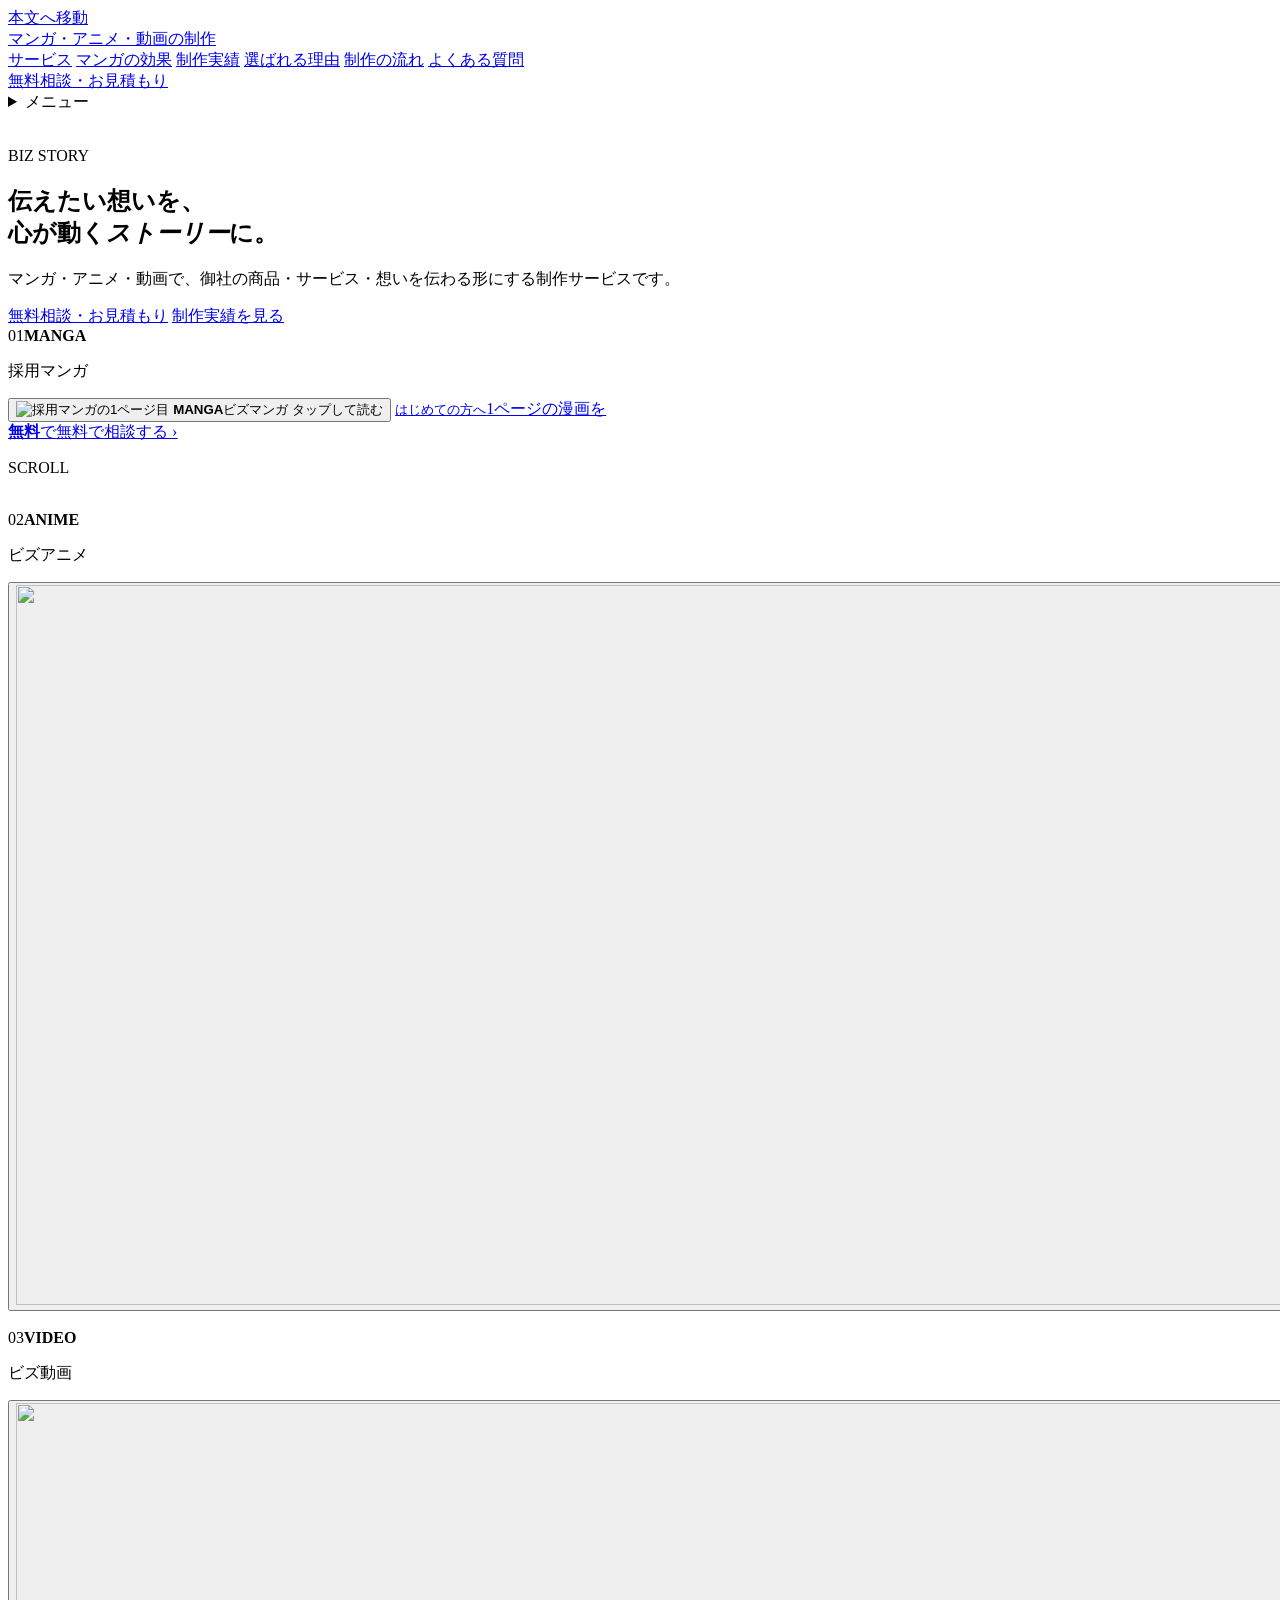
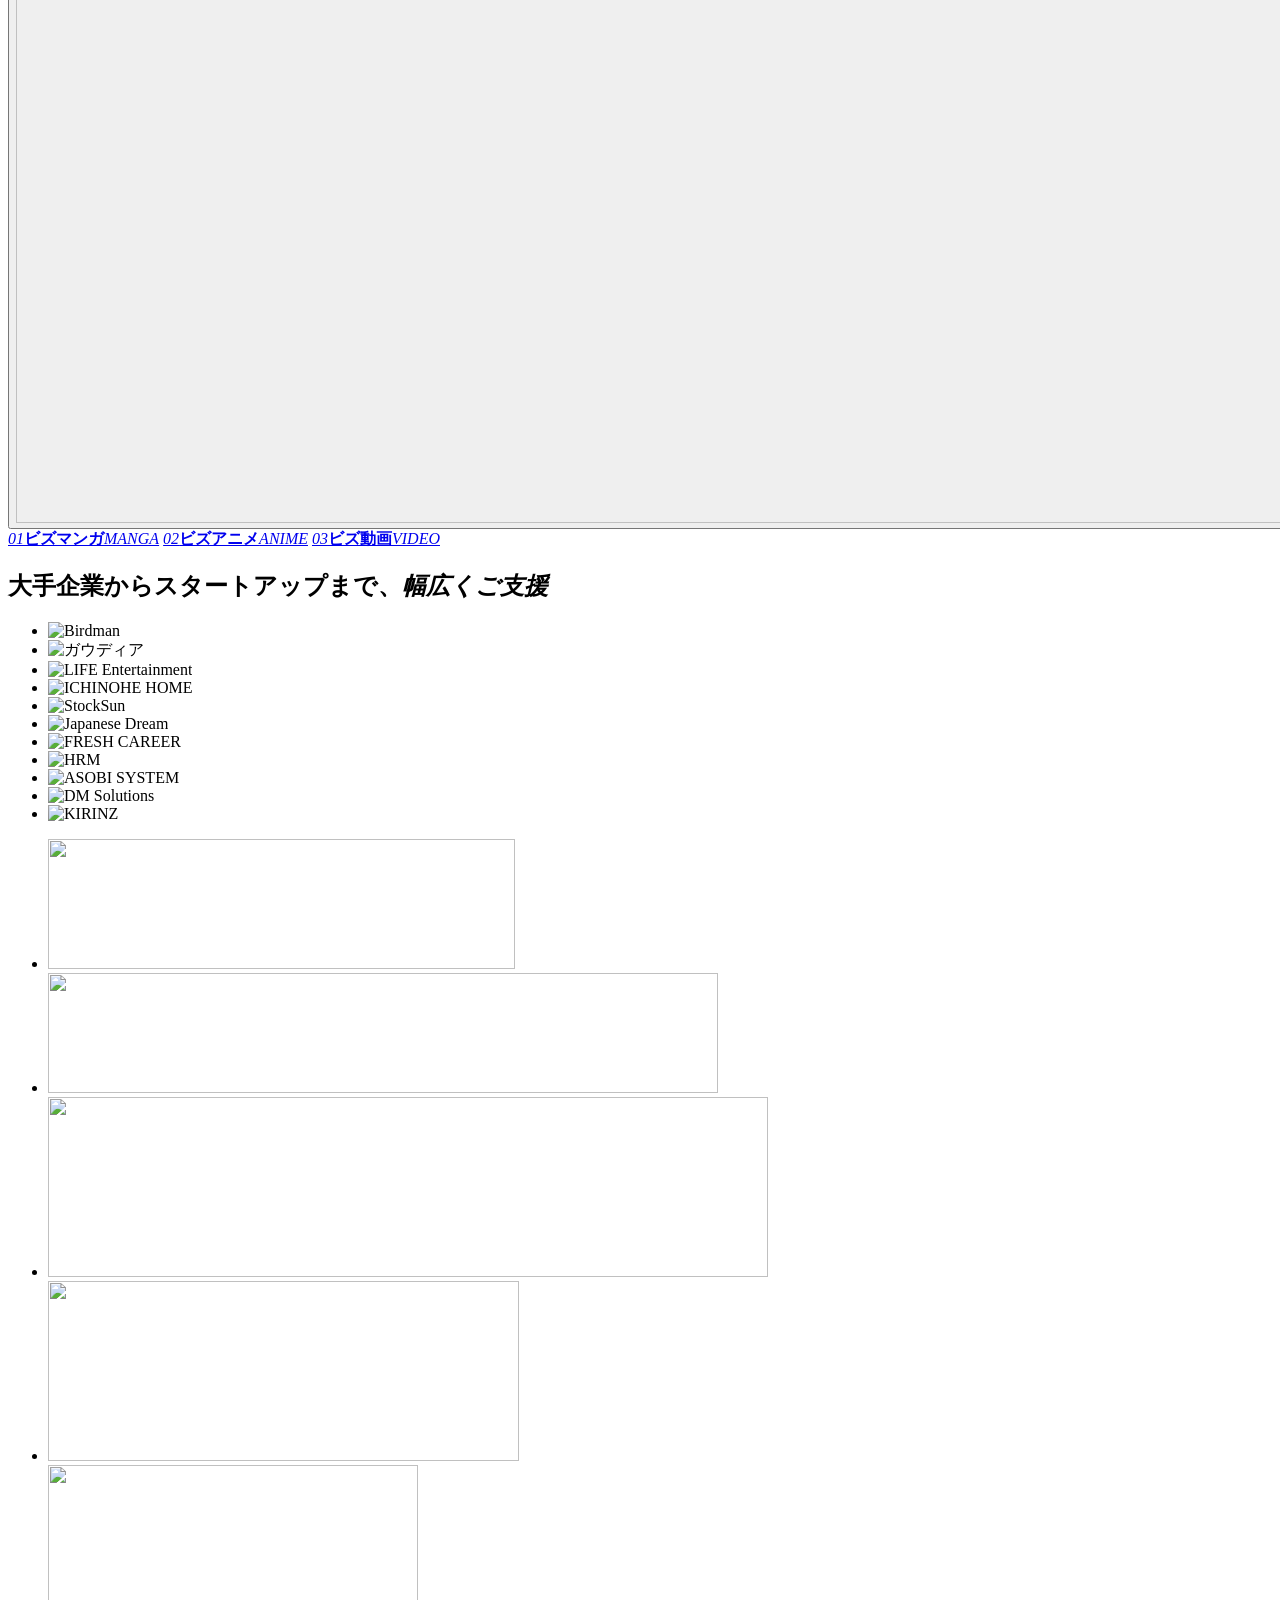
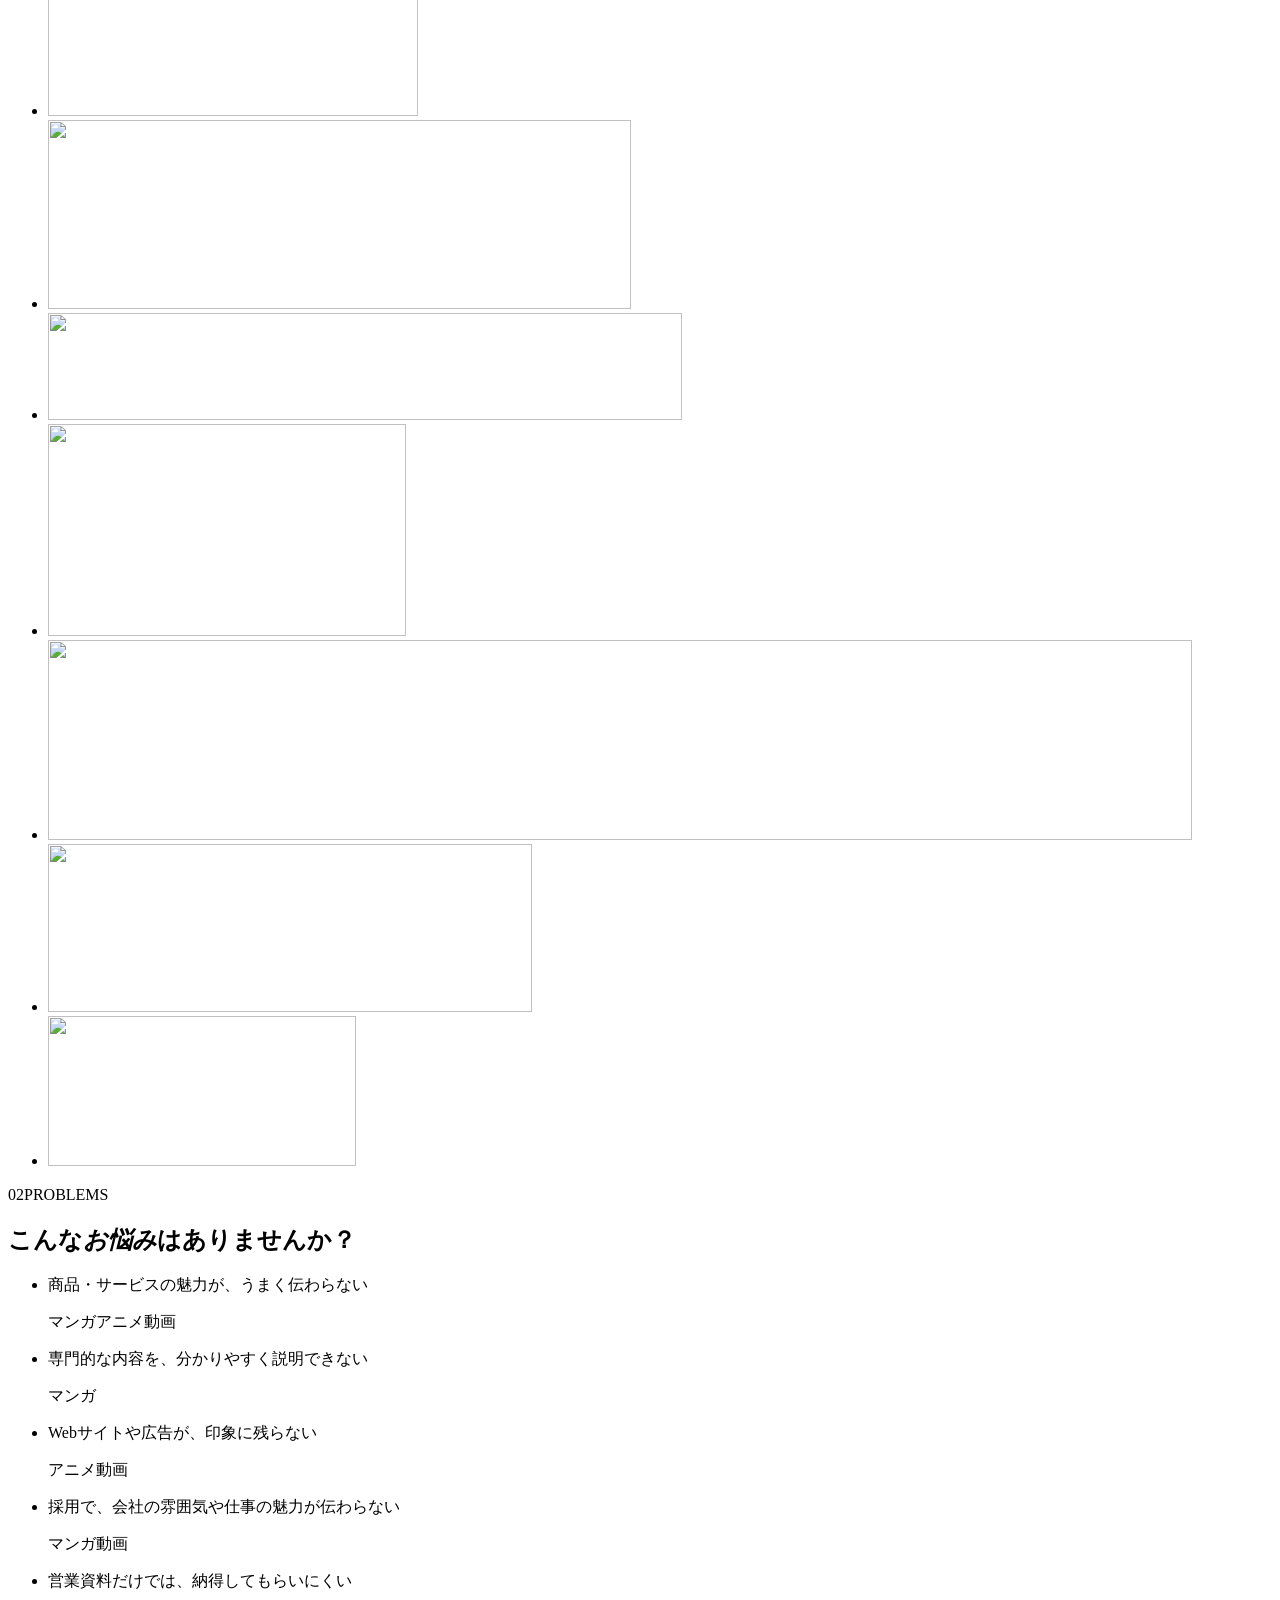
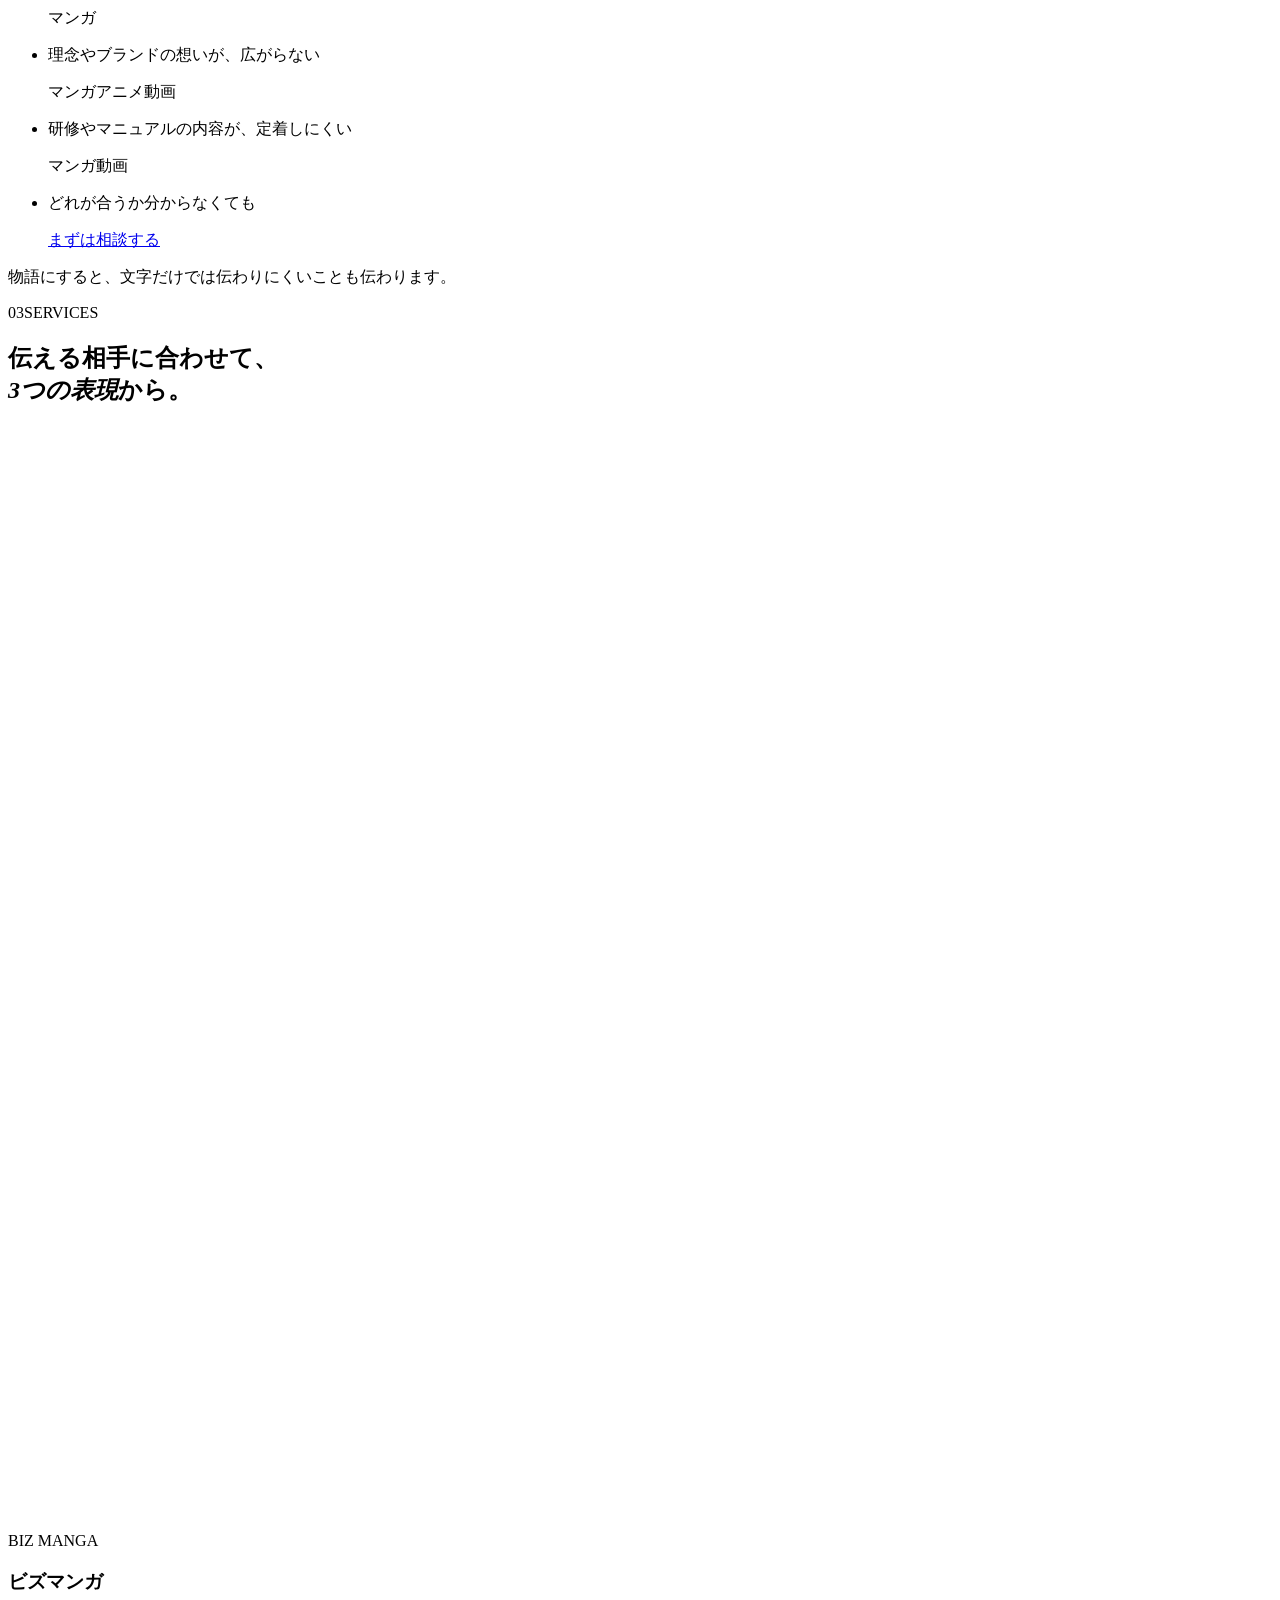
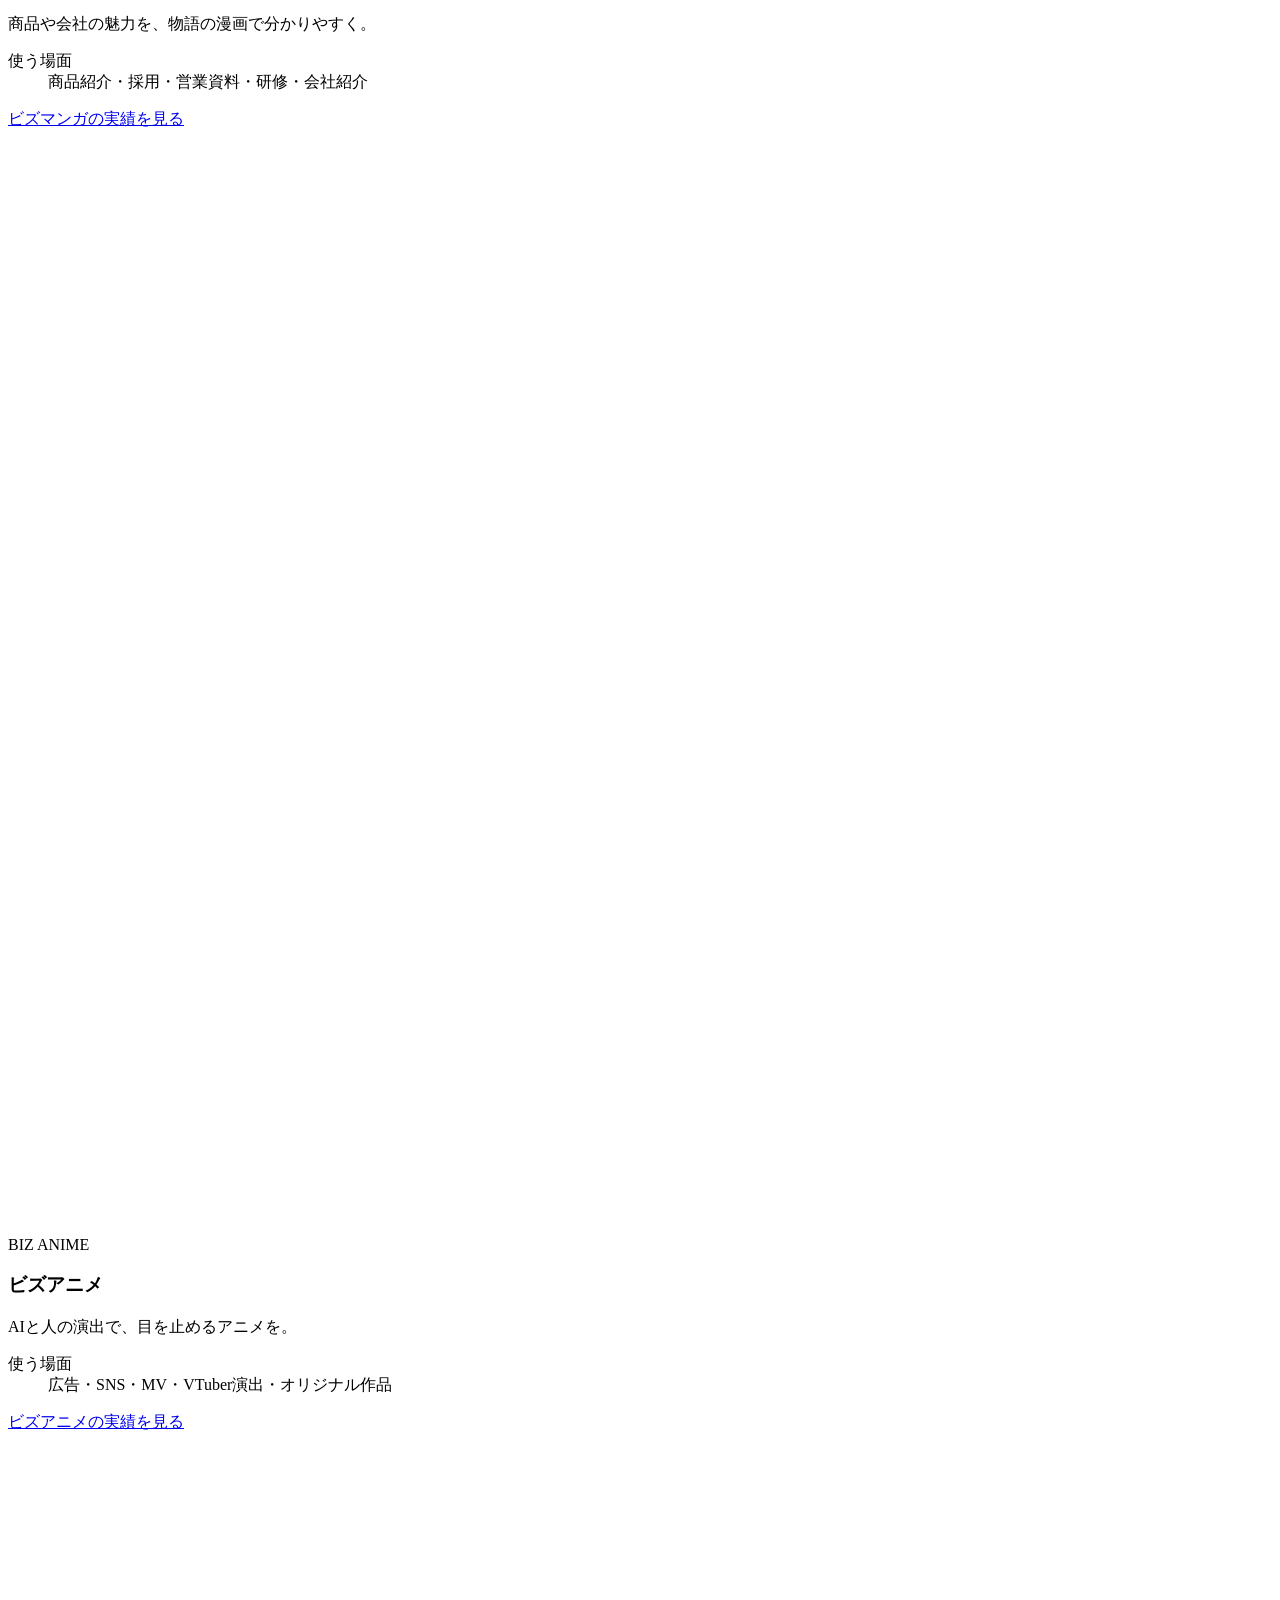
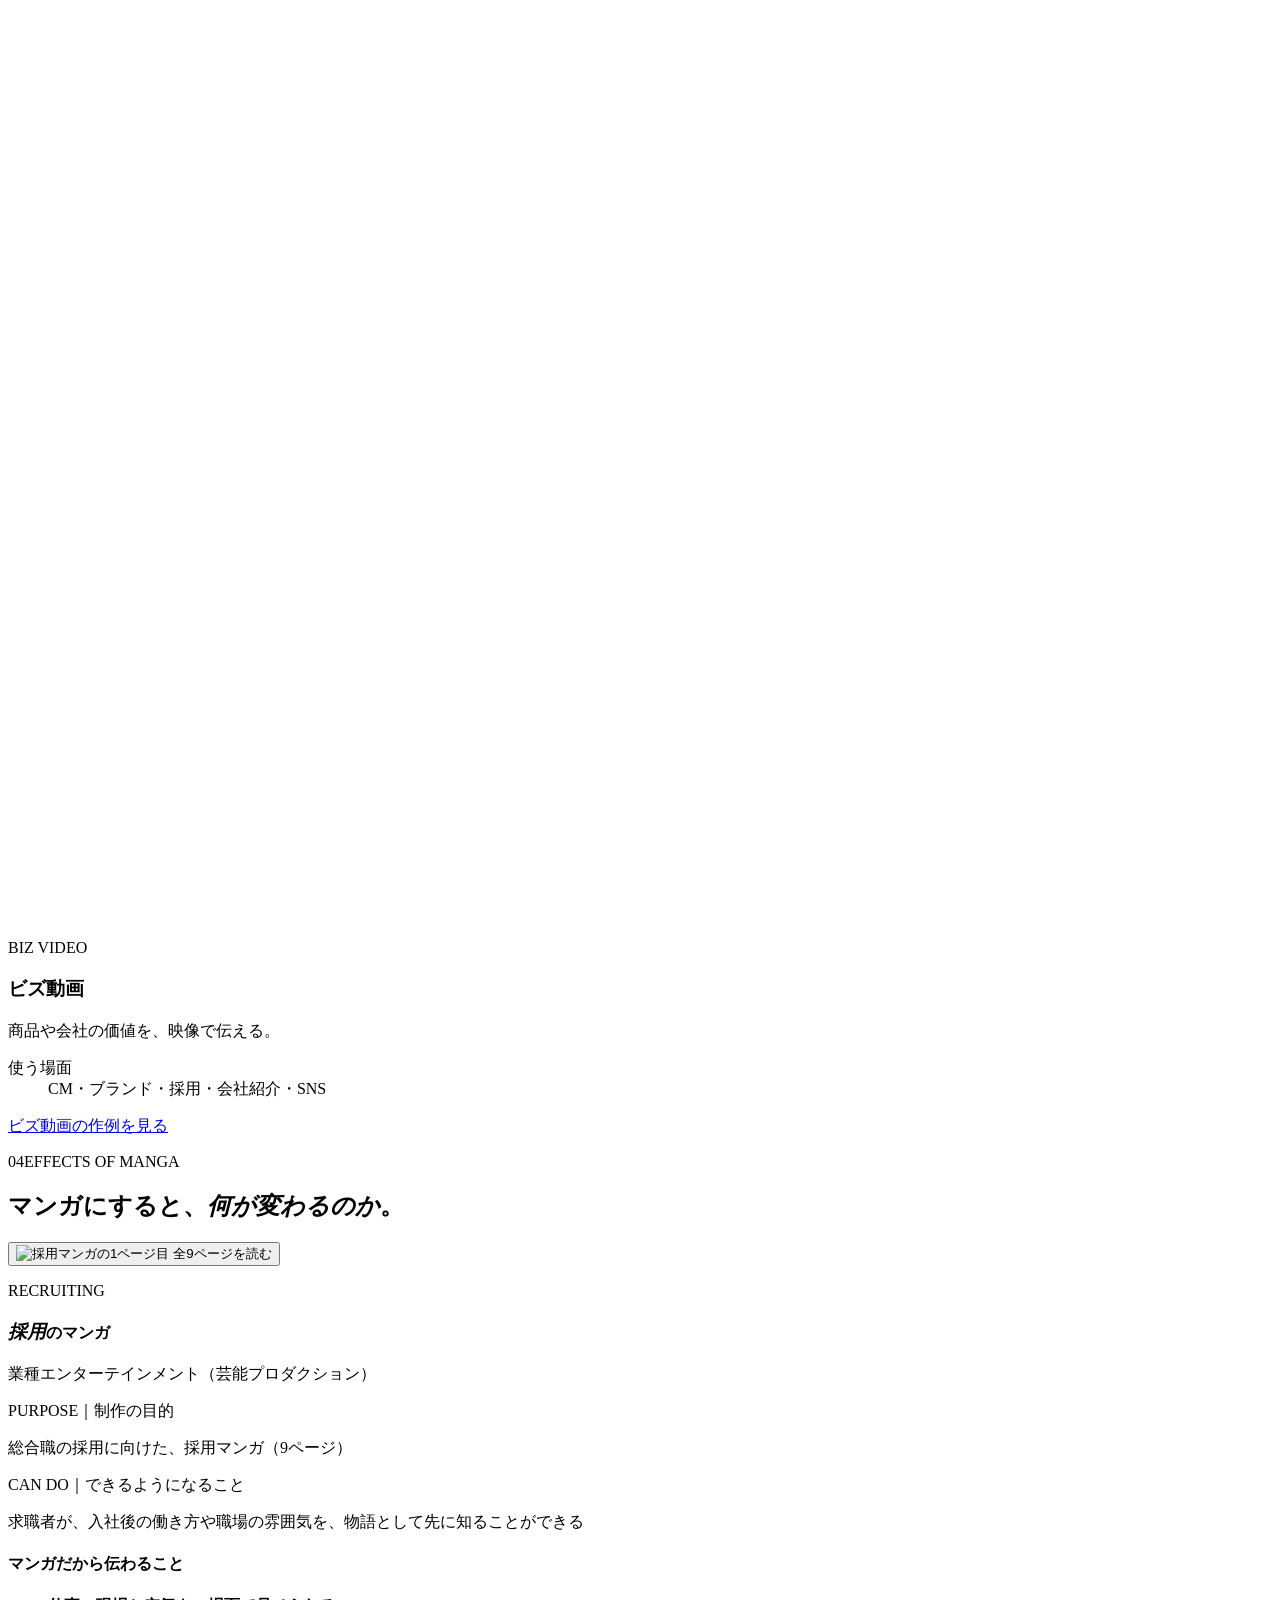
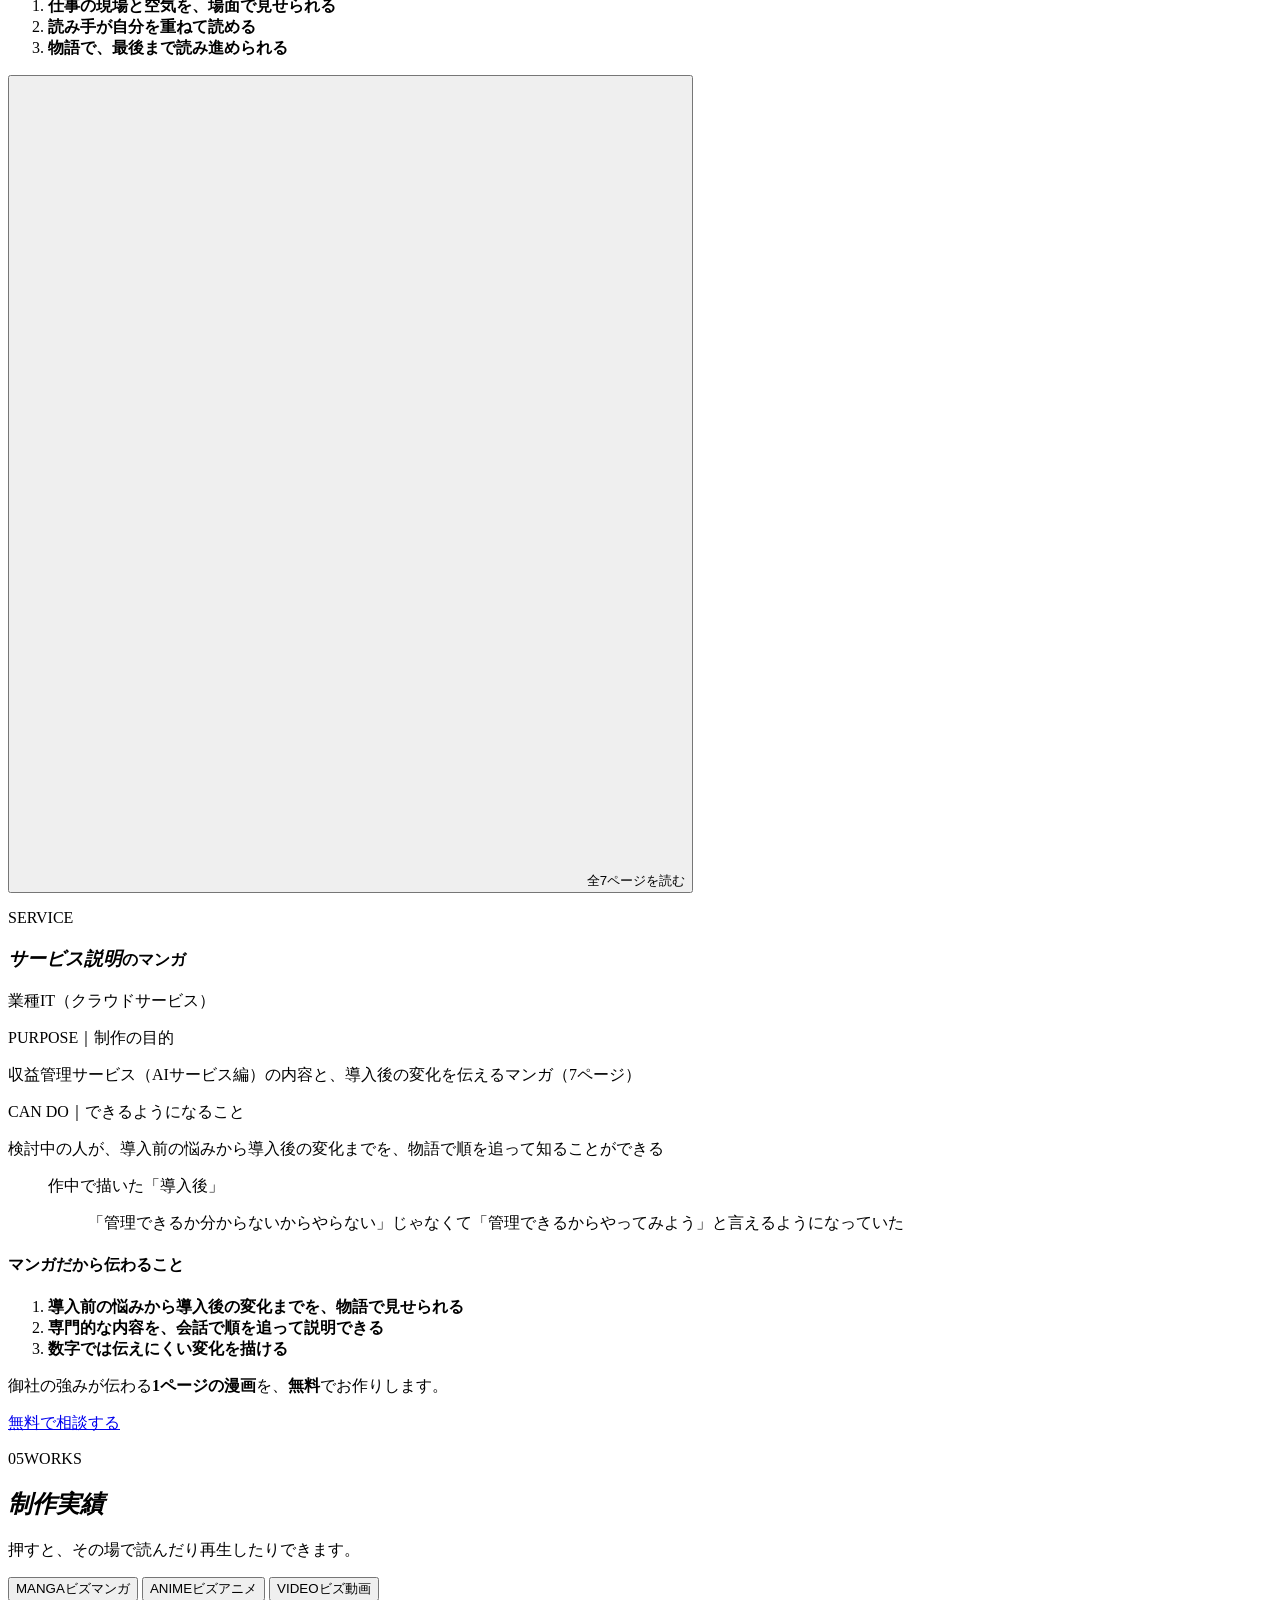
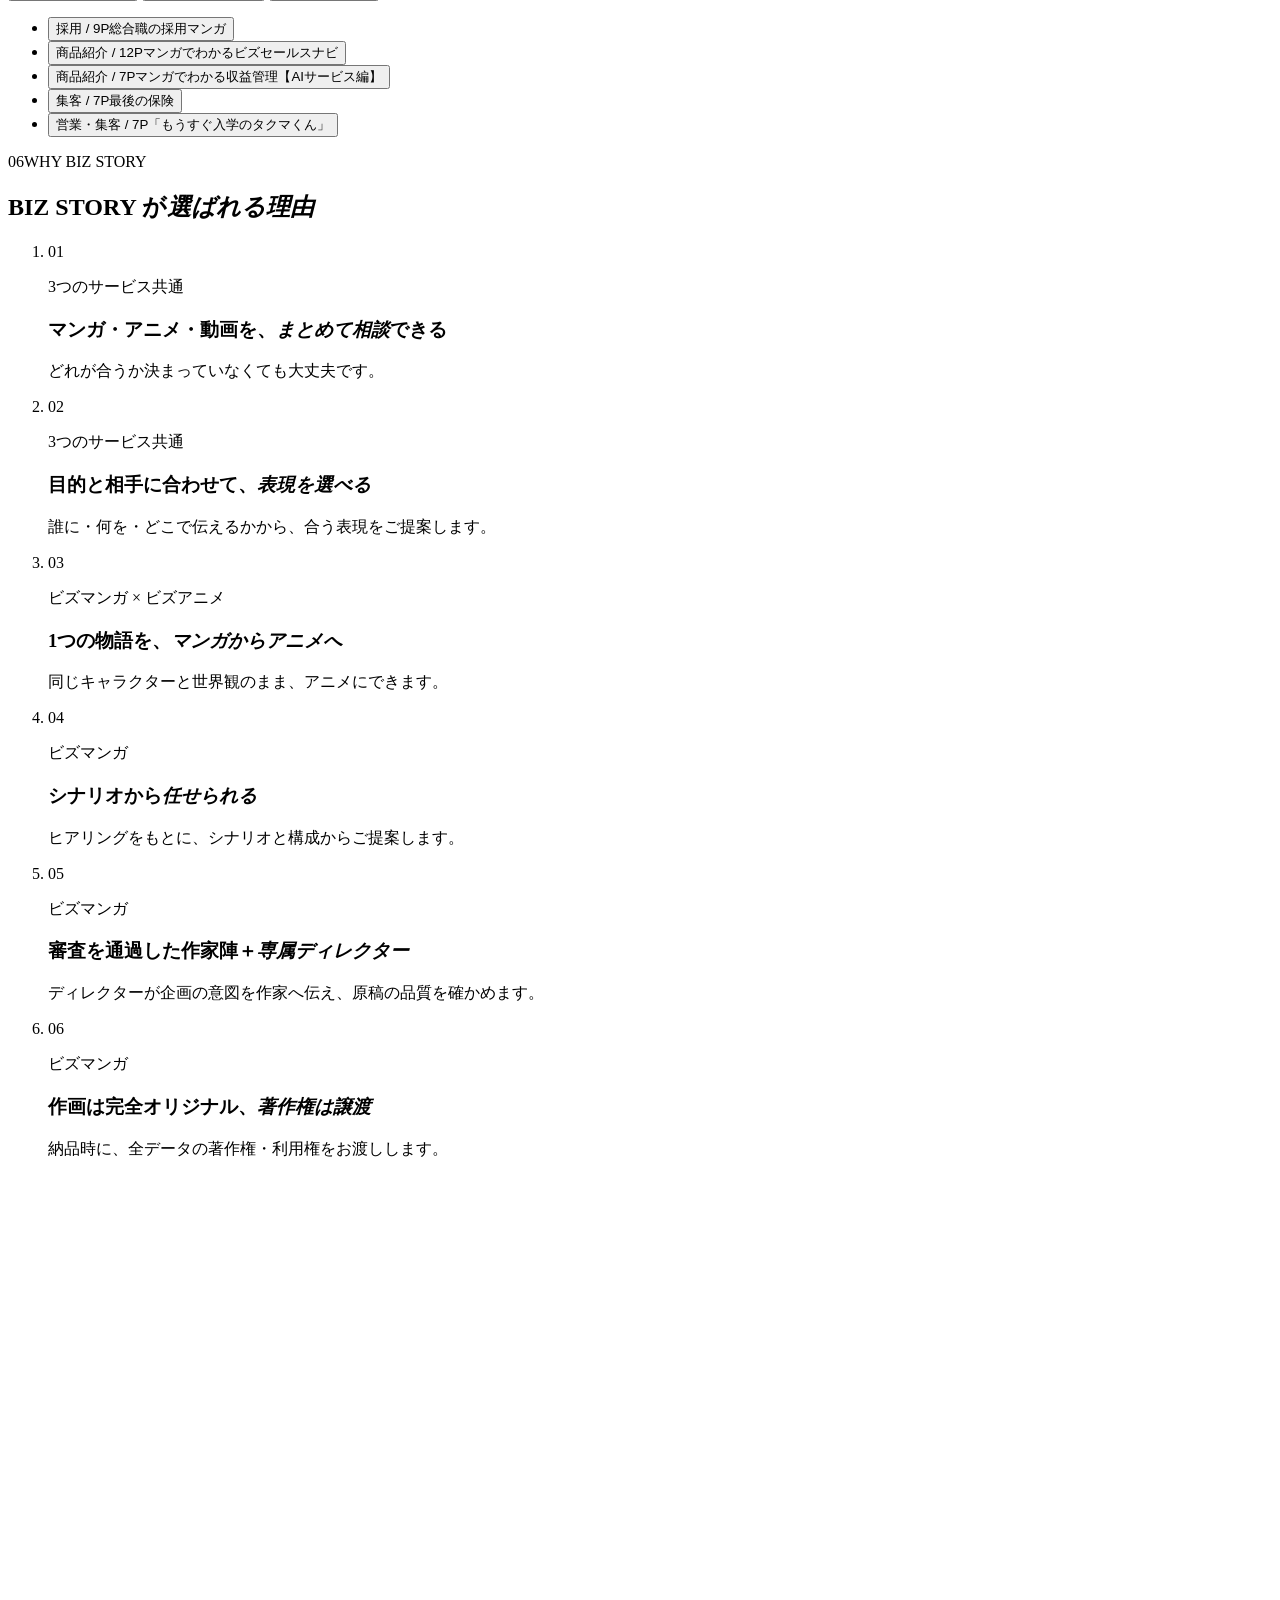
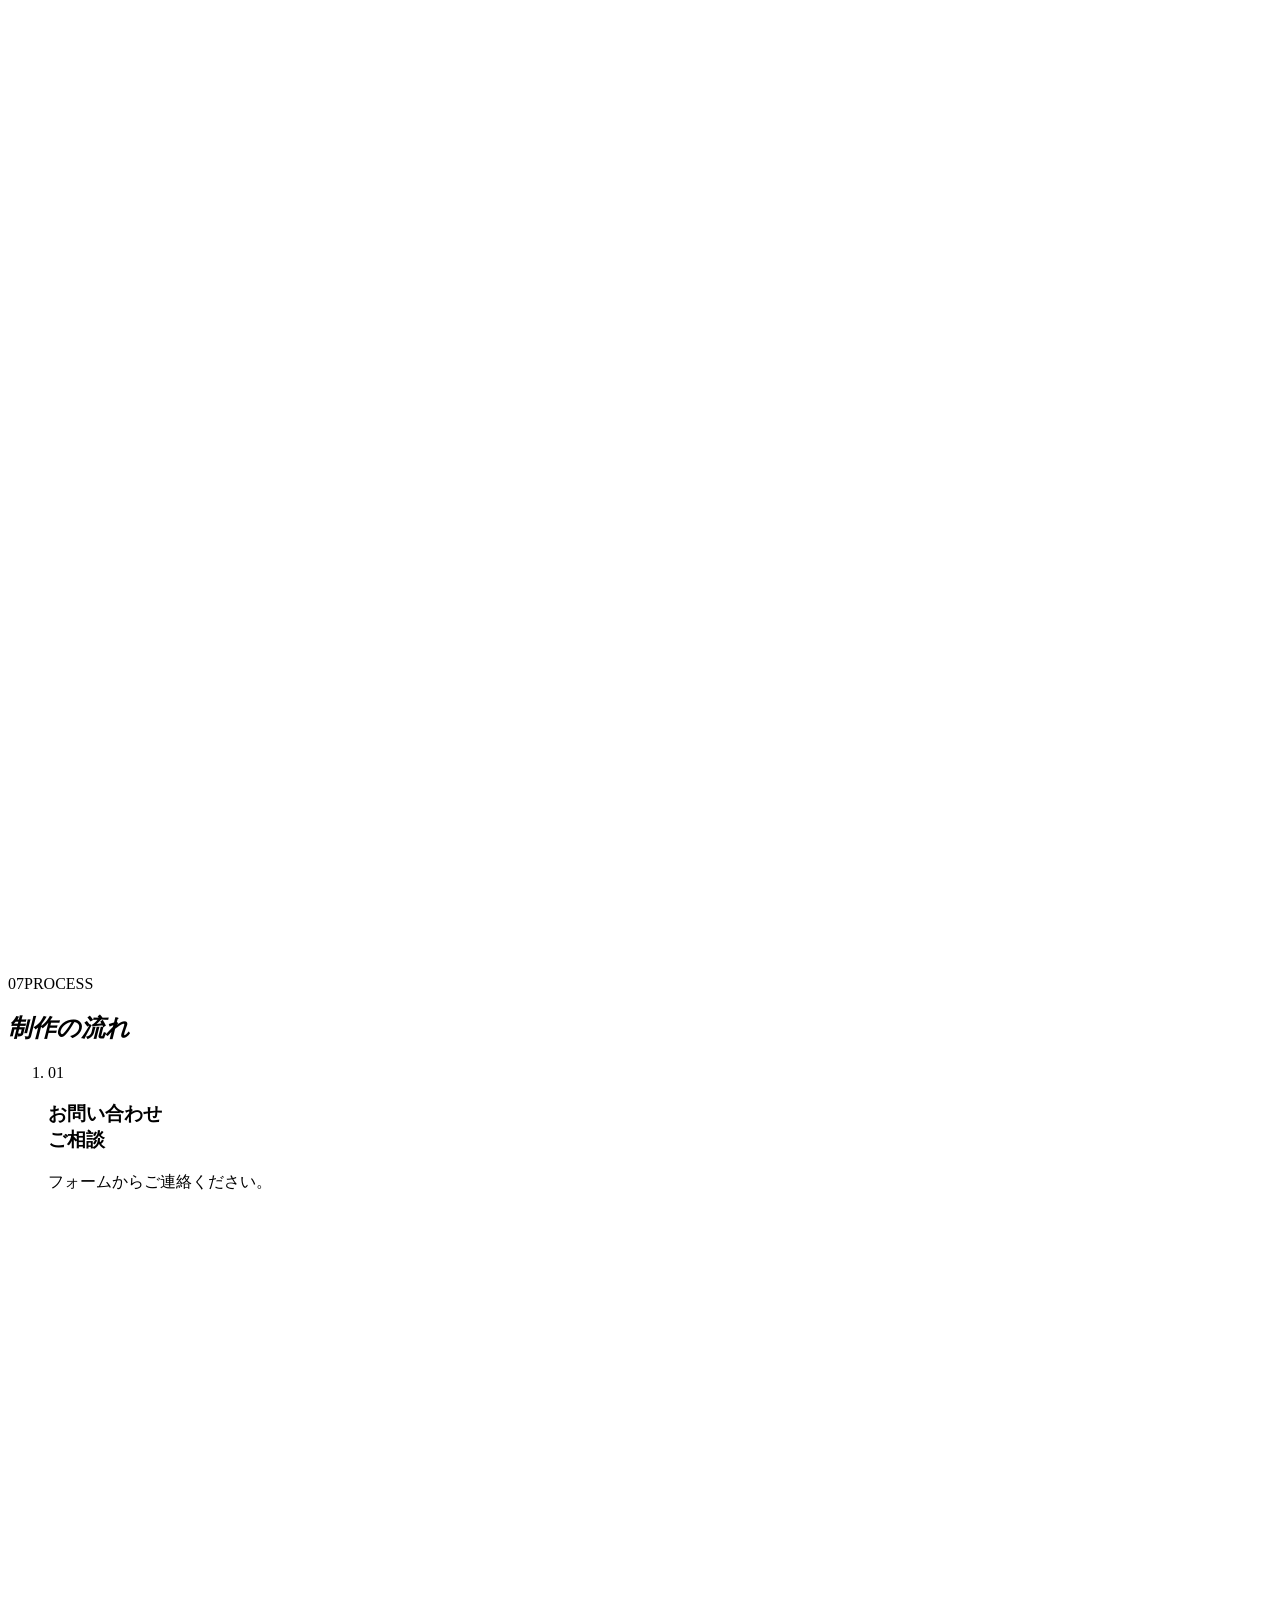
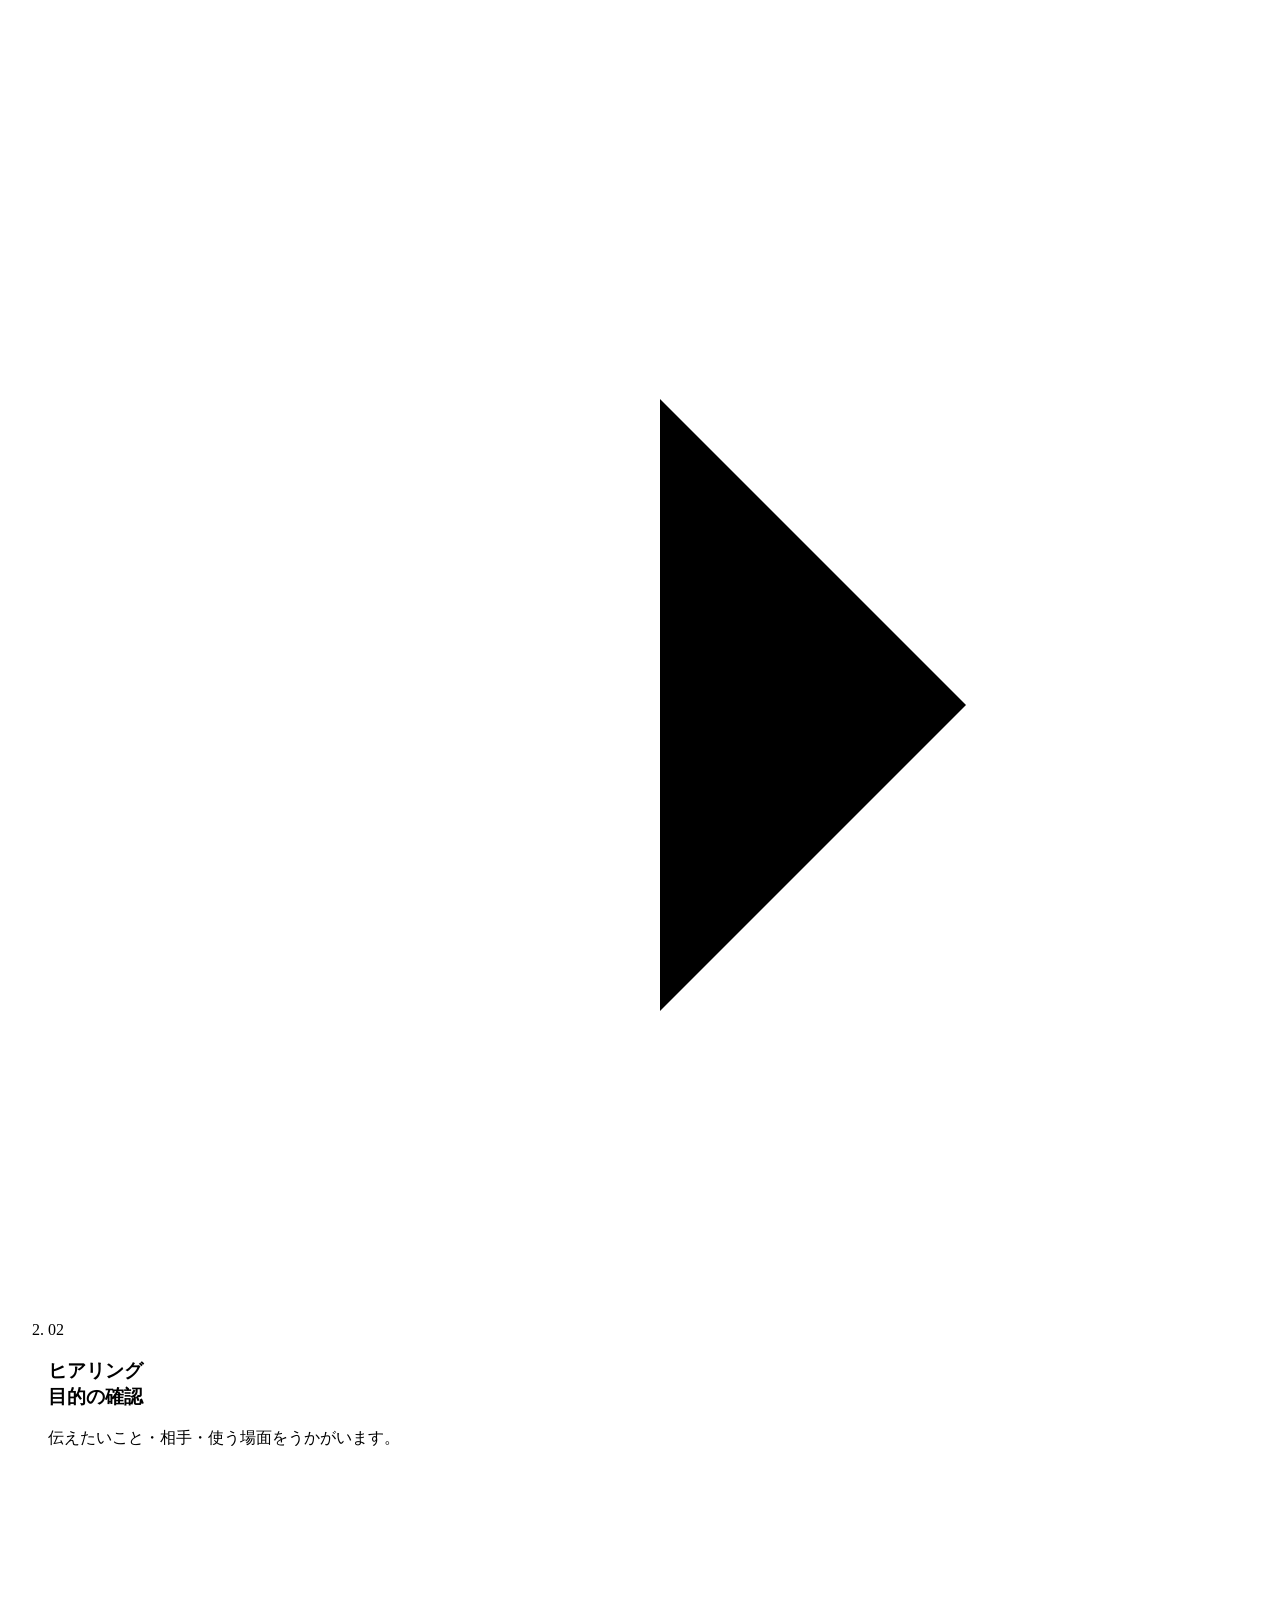
==== v7/index.html @ 313390fc "fix(v7): 事例マンガの実在の社名・商品名を架空の名前にし、広告ページを外す - サービス説明マンガ: ソアスク→Aシステム、クラルテ→A株式会社。最後の広告ページ（8ページ目）を削除して全7ペ" ====
<!DOCTYPE html>
<html lang="ja">
<head>
  <meta charset="UTF-8">
  <meta name="referrer" content="strict-origin-when-cross-origin">
  <meta name="viewport" content="width=device-width, initial-scale=1.0">
  <!-- BIZ STORY（ビズストーリー）の LP（v7。v5 をもとに、運営会社を合同会社KUROMに変え、「何ができるようになるか」で見せる形にした。
       デザインは依頼者の試作（bizstory-lp PR #1 の prototype_top）に合わせた: トップ（マンガ → アニメ → 3つの表現）と「02 マンガの効果」。
       素材は今あるもの（マンガ6本・アニメ8本・実写の作例37本・ASOBI SYSTEM のアニメ）だけで作る。
       使う場面: ① 営業担当（社長）が商談中に画面共有して見せる（主目的）② 商談後・営業メールで URL を受け取った人が社内で見る。
       営業メールは「1ページの漫画を初回無料で」という提案なので、トップと最後に無料の案内を置く。
       構成（2026-11-11 のフィードバック: 伝えたい所は大きく・文章は必要なものだけ・相談ボタンは大きく・ContentsX を知らない人が迷わない順番）:
         01 トップ（何の会社か＋相談ボタン。マンガ → アニメ → 動画 → 3つの表現）→ 02 お悩み → 03 サービス → 04 マンガの効果
         → 05 制作実績 → 06 選ばれる理由 → 07 制作の流れ → 08 よくある質問 → 09 お問い合わせ。画面下に相談ボタンを出し続ける。
         「導入のメリット」「活用シーン」は、お悩み・マンガの効果と重なるので外した。
       守ること: 実績の数字・顧客名・成果を作らない／「大手の約1/5」「一気通貫」「ワンストップ」など確かめていない言い方を使わない／
       納期・修正回数を決めつけない／ビズ動画の対応範囲を言い切らない。数値の実績は、今ある資料に無いので載せていない（先方に掲載の了承をとれたら載せてよい）。
       公開先は https://kurom.jp/（GitHub Pages。リポジトリの .github/workflows/pages.yml が v7/ を公開する）。ドメインは下の canonical・og:url の2か所だけに書いている。
       WordPress には接続しない（このドメインからは読めない）。事例のデータは bizstory.js の中にある。 -->
  <meta http-equiv="Content-Security-Policy" content="default-src 'self'; script-src 'self'; style-src 'self' https://fonts.googleapis.com; img-src 'self' data: https://i.ytimg.com; font-src 'self' https://fonts.gstatic.com; connect-src 'none'; frame-src https://www.youtube-nocookie.com; media-src 'self'; object-src 'none'; base-uri 'self'; form-action 'none'">
  <meta http-equiv="Permissions-Policy" content="interest-cohort=(), browsing-topics=()">
  <meta http-equiv="X-Content-Type-Options" content="nosniff">
  <title>BIZ STORY（ビズストーリー）｜マンガ・アニメ・動画の制作</title>
  <meta name="description" content="BIZ STORY（ビズストーリー）は、マンガ・アニメ・動画の3つの表現で、企業の商品・サービス・想いを伝わる形にする制作サービスです。">
  <meta name="robots" content="noindex, follow">
  <meta name="theme-color" content="#0a0a0a">
  <meta property="og:type" content="website">
  <meta property="og:title" content="BIZ STORY（ビズストーリー）｜マンガ・アニメ・動画の制作">
  <meta property="og:description" content="伝えたい想いを、心が動くストーリーに。マンガ・アニメ・動画の制作サービスです。">
  <link rel="canonical" href="https://kurom.jp/">
  <meta property="og:url" content="https://kurom.jp/">
  <!-- SNS で共有したときの画像を用意したら入れる: <meta property="og:image" content="https://kurom.jp/images/og.png"> -->
  <link rel="icon" href="data:,">
  <link rel="preconnect" href="https://fonts.googleapis.com">
  <link rel="preconnect" href="https://fonts.gstatic.com" crossorigin>
  <link rel="stylesheet" href="https://fonts.googleapis.com/css2?family=Noto+Sans+JP:wght@400;500;700;900&family=Noto+Serif+JP:wght@700;900&family=Public+Sans:wght@700;900&display=swap">
  <link rel="stylesheet" href="bizstory.css?v=20261115b">
  <link rel="preload" href="images/manga/asobi-recruit/01.webp?v=20261115b" as="image" type="image/webp">
  <script defer src="bizstory.js?v=20261115b"></script>
</head>
<body class="bs-page bs-v5 bs-v6">
  <a class="bs-skip" href="#main">本文へ移動</a>

  <header class="bs-header">
    <div class="bs-header__inner">
      <!-- ロゴは正式なデータが無いので、文字と本の形の簡単な印で仮に作っている（正式なロゴが届いたら差し替える） -->
      <a class="bs-brand" href="#top" aria-label="BIZ STORY ビズストーリー トップへ">
        <span class="bs-brand__mark" aria-hidden="true"></span>
        <span class="bs6-brand__tag">マンガ・アニメ・動画の制作</span>
      </a>
      <nav class="bs-nav" aria-label="ページ内">
        <a class="bs-nav__link" href="#services">サービス</a>
        <a class="bs-nav__link" href="#effects">マンガの効果</a>
        <a class="bs-nav__link" href="#works">制作実績</a>
        <a class="bs-nav__link" href="#reasons">選ばれる理由</a>
        <a class="bs-nav__link" href="#flow">制作の流れ</a>
        <a class="bs-nav__link" href="#faq">よくある質問</a>
      </nav>
      <a class="bs-cta" href="contact.html">無料相談・お見積もり</a>
      <details class="bs-menu" data-bs-menu>
        <summary class="bs-menu__btn" aria-label="ページ内のメニュー"><span class="bs-menu__icon" aria-hidden="true"></span>メニュー</summary>
        <nav class="bs-menu__panel" aria-label="ページ内（メニュー）">
          <a class="bs-menu__top" href="#solutions">こんなお悩みに</a>
          <a class="bs-menu__top" href="#services">サービス</a>
          <a class="bs-menu__top" href="#effects">マンガの効果</a>
          <a class="bs-menu__top" href="#works">制作実績</a>
          <a class="bs-menu__top" href="#reasons">選ばれる理由</a>
          <a class="bs-menu__top" href="#flow">制作の流れ</a>
          <a class="bs-menu__top" href="#faq">よくある質問</a>
          <a class="bs-menu__top" href="#contact">お問い合わせ</a>
        </nav>
      </details>
    </div>
  </header>

  <main id="main">
    <!-- ===== 01 トップ（マンガを1ページまるごと大きく → スクロールでアニメ → 動画 → 3つの表現）。
         ContentsX を知らない人が最初に「何の会社か」と「どこから相談するか」が分かるように、説明の1文と大きな相談ボタンを置く。
         マンガとアニメは顔が並ぶと視線が迷うので、別の画面に分ける。キャッチコピーはマンガに重ねず、左のぼかした背景の上に置く ===== -->
    <section class="bs6-hero" id="top" aria-labelledby="bs-top-title">
      <img class="bs6-blur" src="images/manga/asobi-recruit/01.webp?v=20261115b" alt="" aria-hidden="true">
      <div class="bs6-hero__inner">
        <div class="bs6-hero__copy">
          <p class="bs6-mast" aria-hidden="true"><span>B</span>IZ STORY</p>
          <h1 class="bs6-hero__title" id="bs-top-title">伝えたい想いを、<br>心が動く<em>ストーリー</em>に。</h1>
          <p class="bs6-hero__lead">マンガ・アニメ・動画で、<wbr>御社の商品・サービス・想いを<wbr>伝わる形にする<wbr>制作サービスです。</p>
          <div class="bs6-hero__actions">
            <a class="bs-btn bs-btn--lg bs6-btn--cta" href="contact.html">無料相談・お見積もり</a>
            <a class="bs-btn bs6-btn--line" href="#works">制作実績を見る</a>
          </div>
          <div class="bs6-anime__label bs6-hero__label"><span class="bs6-num">01</span><b>MANGA</b><p>採用マンガ</p></div>
        </div>
        <div class="bs6-hero__visual">
          <button class="bs6-page" type="button" data-bs-read="asobi-recruit" aria-haspopup="dialog">
            <img src="images/manga/asobi-recruit/01.webp?v=20261115b" width="900" height="1125" alt="採用マンガの1ページ目" fetchpriority="high">
            <span class="bs6-label"><b>MANGA</b>ビズマンガ</span>
            <span class="bs6-page__hint">タップして読む</span>
          </button>
          <!-- 営業メール（「1ページの漫画を初回無料で」）から来た人への案内。条件は未確定なので、お問い合わせ後に案内する -->
          <a class="bs6-stamp" href="contact.html?topic=free"><small>はじめての方へ</small><span>1ページの漫画を<br><b>無料</b>で</span><u>無料で相談する ›</u></a>
        </div>
      </div>
      <p class="bs6-scroll" aria-hidden="true">SCROLL</p>
    </section>

    <section class="bs6-anime" aria-label="ビズアニメの作品">
      <img class="bs6-blur" src="https://i.ytimg.com/vi/V9ZC16hTlZI/hqdefault.jpg" alt="" aria-hidden="true">
      <div class="bs6-anime__inner">
        <div class="bs6-anime__label"><span class="bs6-num">02</span><b>ANIME</b><p>ビズアニメ</p></div>
        <button class="bs6-screen" type="button" data-bs-play="V9ZC16hTlZI" data-bs-title="Good Bye MV" aria-haspopup="dialog" aria-label="ビズアニメの作品「Good Bye MV」を再生">
          <img src="https://i.ytimg.com/vi/V9ZC16hTlZI/maxresdefault.jpg" width="1280" height="720" alt="">
          <span class="bs-card__play" aria-hidden="true"></span>
        </button>
      </div>
    </section>

    <section class="bs6-anime bs6-video" aria-label="ビズ動画の作品">
      <img class="bs6-blur" src="https://i.ytimg.com/vi/4eCx5g9XSYQ/maxresdefault.jpg" alt="" aria-hidden="true">
      <div class="bs6-anime__inner">
        <div class="bs6-anime__label"><span class="bs6-num">03</span><b>VIDEO</b><p>ビズ動画</p></div>
        <button class="bs6-screen" type="button" data-bs-play="4eCx5g9XSYQ" data-bs-title="オフロード車 CM" aria-haspopup="dialog" aria-label="ビズ動画の作例「オフロード車 CM」を再生">
          <img src="https://i.ytimg.com/vi/4eCx5g9XSYQ/maxresdefault.jpg" width="1280" height="720" alt="">
          <span class="bs-card__play" aria-hidden="true"></span>
        </button>
      </div>
    </section>

    <nav class="bs6-strip" aria-label="3つの表現">
      <a href="#works" data-bs-tab-link="manga"><img src="images/manga/asobi-recruit/01.webp?v=20261115b" alt=""><span><i class="bs6-num">01</i><b>ビズマンガ</b><em>MANGA</em></span></a>
      <a href="#works" data-bs-tab-link="anime"><img src="https://i.ytimg.com/vi/V9ZC16hTlZI/hqdefault.jpg" alt=""><span><i class="bs6-num">02</i><b>ビズアニメ</b><em>ANIME</em></span></a>
      <a href="#works" data-bs-tab-link="video"><img src="https://i.ytimg.com/vi/4eCx5g9XSYQ/hqdefault.jpg" alt=""><span><i class="bs6-num">03</i><b>ビズ動画</b><em>VIDEO</em></span></a>
    </nav>

    <!-- 取引先のロゴ（ビズマンガのトップページに出ている社。画像は contentsx.jp から写した。マクニカは会議で「古い事例」とされたので外した） -->
    <section class="bs-clients" aria-labelledby="bs-clients-title">
      <div class="bs-container">
        <h2 class="bs-clients__title" id="bs-clients-title">大手企業から<wbr>スタートアップまで、<wbr><em>幅広くご支援</em></h2>
      </div>
      <div class="bs-clients__viewport">
        <div class="bs-clients__track">
          <ul class="bs-clients__list">
            <li><img src="images/clients/birdman.png" width="467" height="130" alt="Birdman" decoding="async"></li>
            <li><img src="images/clients/gaudia.png" width="670" height="120" alt="ガウディア" decoding="async"></li>
            <li><img src="images/clients/life-entertainment.png" width="720" height="180" alt="LIFE Entertainment" decoding="async"></li>
            <li><img src="images/clients/ichinohe-home.png" width="471" height="180" alt="ICHINOHE HOME" decoding="async"></li>
            <li><img src="images/clients/stocksun.png" width="370" height="251" alt="StockSun" decoding="async"></li>
            <li><img src="images/clients/japanese-dream.png" width="583" height="189" alt="Japanese Dream" decoding="async"></li>
            <li><img src="images/clients/fresh-career.png" width="634" height="107" alt="FRESH CAREER" decoding="async"></li>
            <li><img src="images/clients/hrm.png" width="358" height="212" alt="HRM" decoding="async"></li>
            <li><img src="images/clients/asobi-system.webp" width="1144" height="200" alt="ASOBI SYSTEM" decoding="async"></li>
            <li><img src="images/clients/dm-solutions.webp" width="484" height="168" alt="DM Solutions" decoding="async"></li>
            <li><img src="images/clients/kirinz.webp" width="308" height="150" alt="KIRINZ" decoding="async"></li>
          </ul>
          <ul class="bs-clients__list" aria-hidden="true">
            <li><img src="images/clients/birdman.png" width="467" height="130" alt="" decoding="async"></li>
            <li><img src="images/clients/gaudia.png" width="670" height="120" alt="" decoding="async"></li>
            <li><img src="images/clients/life-entertainment.png" width="720" height="180" alt="" decoding="async"></li>
            <li><img src="images/clients/ichinohe-home.png" width="471" height="180" alt="" decoding="async"></li>
            <li><img src="images/clients/stocksun.png" width="370" height="251" alt="" decoding="async"></li>
            <li><img src="images/clients/japanese-dream.png" width="583" height="189" alt="" decoding="async"></li>
            <li><img src="images/clients/fresh-career.png" width="634" height="107" alt="" decoding="async"></li>
            <li><img src="images/clients/hrm.png" width="358" height="212" alt="" decoding="async"></li>
            <li><img src="images/clients/asobi-system.webp" width="1144" height="200" alt="" decoding="async"></li>
            <li><img src="images/clients/dm-solutions.webp" width="484" height="168" alt="" decoding="async"></li>
            <li><img src="images/clients/kirinz.webp" width="308" height="150" alt="" decoding="async"></li>
          </ul>
        </div>
      </div>
    </section>

    <!-- ===== 02 こんなお悩みに（自分ごとにしてもらう。悩みを大きく、合う表現は札だけ。おすすめの表現は目安） ===== -->
    <section class="bs-section" id="solutions" aria-labelledby="bs-solutions-title">
      <div class="bs-container">
        <div class="bs-head">
          <p class="bs-eyebrow"><span class="bs-eyebrow__no">02</span>PROBLEMS</p>
          <h2 class="bs-h2" id="bs-solutions-title">こんな<em>お悩み</em>は<wbr>ありませんか？</h2>
        </div>
        <ul class="bs-solutions bs-solutions--short">
          <li><p class="bs-solutions__pain">商品・サービスの<wbr>魅力が、<wbr>うまく伝わらない</p><p class="bs-solutions__fit"><span>マンガ</span><span>アニメ</span><span>動画</span></p></li>
          <li><p class="bs-solutions__pain">専門的な内容を、<wbr>分かりやすく<wbr>説明できない</p><p class="bs-solutions__fit"><span>マンガ</span></p></li>
          <li><p class="bs-solutions__pain">Webサイトや<wbr>広告が、<wbr>印象に残らない</p><p class="bs-solutions__fit"><span>アニメ</span><span>動画</span></p></li>
          <li><p class="bs-solutions__pain">採用で、<wbr>会社の雰囲気や<wbr>仕事の魅力が<wbr>伝わらない</p><p class="bs-solutions__fit"><span>マンガ</span><span>動画</span></p></li>
          <li><p class="bs-solutions__pain">営業資料だけでは、<wbr>納得して<wbr>もらいにくい</p><p class="bs-solutions__fit"><span>マンガ</span></p></li>
          <li><p class="bs-solutions__pain">理念や<wbr>ブランドの想いが、<wbr>広がらない</p><p class="bs-solutions__fit"><span>マンガ</span><span>アニメ</span><span>動画</span></p></li>
          <li><p class="bs-solutions__pain">研修や<wbr>マニュアルの<wbr>内容が、<wbr>定着しにくい</p><p class="bs-solutions__fit"><span>マンガ</span><span>動画</span></p></li>
          <li class="bs-solutions__more"><p class="bs-solutions__pain">どれが合うか<wbr>分からなくても</p><a class="bs-solutions__link" href="contact.html">まずは相談する</a></li>
        </ul>
        <p class="bs7-bridge">物語にすると、<wbr>文字だけでは<wbr>伝わりにくいことも<wbr>伝わります。</p>
      </div>
    </section>

    <!-- ===== 03 サービス（3つの違いを短く。押すと制作実績の該当タブへ） ===== -->
    <section class="bs-section bs-section--cream" id="services" aria-labelledby="bs-services-title">
      <div class="bs-container">
        <div class="bs-head">
          <p class="bs-eyebrow"><span class="bs-eyebrow__no">03</span>SERVICES</p>
          <h2 class="bs-h2" id="bs-services-title">伝える相手に合わせて、<br><em>3つの表現</em>から。</h2>
        </div>
        <div class="bs-services3">
          <article class="bs-service">
            <img class="bs-service__img" src="images/bizmanga.webp" width="1448" height="1086" alt="" loading="lazy">
            <div class="bs-service__body">
              <p class="bs-service__en">BIZ MANGA</p>
              <h3 class="bs-service__name">ビズマンガ</h3>
              <p class="bs-service__def">商品や会社の魅力を、<wbr>物語の漫画で<wbr>分かりやすく。</p>
              <dl class="bs-service__rows">
                <div><dt>使う場面</dt><dd>商品紹介・採用・営業資料・研修・会社紹介</dd></div>
              </dl>
              <a class="bs-service__more" href="#works" data-bs-tab-link="manga">ビズマンガの実績を見る</a>
            </div>
          </article>
          <article class="bs-service">
            <img class="bs-service__img" src="images/bizanime.webp" width="1448" height="1086" alt="" loading="lazy">
            <div class="bs-service__body">
              <p class="bs-service__en">BIZ ANIME</p>
              <h3 class="bs-service__name">ビズアニメ</h3>
              <p class="bs-service__def">AIと人の演出で、<wbr>目を止めるアニメを。</p>
              <dl class="bs-service__rows">
                <div><dt>使う場面</dt><dd>広告・SNS・MV・VTuber演出・オリジナル作品</dd></div>
              </dl>
              <a class="bs-service__more" href="#works" data-bs-tab-link="anime">ビズアニメの実績を見る</a>
            </div>
          </article>
          <article class="bs-service">
            <img class="bs-service__img" src="images/bizvideo.webp" width="1448" height="1086" alt="" loading="lazy">
            <div class="bs-service__body">
              <p class="bs-service__en">BIZ VIDEO</p>
              <h3 class="bs-service__name">ビズ動画</h3>
              <p class="bs-service__def">商品や会社の価値を、<wbr>映像で伝える。</p>
              <dl class="bs-service__rows">
                <div><dt>使う場面</dt><dd>CM・ブランド・採用・会社紹介・SNS</dd></div>
              </dl>
              <a class="bs-service__more" href="#works" data-bs-tab-link="video">ビズ動画の作例を見る</a>
            </div>
          </article>
        </div>
      </div>
    </section>

    <!-- ===== 04 マンガの効果（目的ごとに、制作の目的と「何ができるようになるか」を実際の作品で見せる。
         数値の成果は、今ある資料に無いので載せていない。先方に掲載の了承をとれたら、できることの下に足す。数字や成果は作らない） ===== -->
    <section class="bs-section bs-section--cream bs6-effects" id="effects" aria-labelledby="bs-effects-title">
      <div class="bs-container">
        <div class="bs-head">
          <p class="bs-eyebrow"><span class="bs-eyebrow__no">04</span>EFFECTS OF MANGA</p>
          <h2 class="bs-h2" id="bs-effects-title">マンガにすると、<em>何が変わるのか</em>。</h2>
        </div>
        <article class="bs6-uc" aria-labelledby="bs6-uc-recruit">
          <div class="bs6-uc__media">
            <button class="bs6-page bs6-page--tilt" type="button" data-bs-read="asobi-recruit" aria-haspopup="dialog">
              <img src="images/manga/asobi-recruit/01.webp?v=20261115b" width="900" height="1125" alt="採用マンガの1ページ目" loading="lazy">
              <span class="bs6-page__hint">全9ページを読む</span>
            </button>
          </div>
          <div class="bs6-uc__body">
            <p class="bs6-uc__en">RECRUITING</p>
            <h3 class="bs6-uc__title" id="bs6-uc-recruit"><em>採用</em><small>のマンガ</small></h3>
            <p class="bs6-uc__industry"><span>業種</span>エンターテインメント（芸能プロダクション）</p>
            <div class="bs6-ba">
              <div class="bs6-ba__before"><p class="bs6-ba__label">PURPOSE｜制作の目的</p><p>総合職の採用に向けた、採用マンガ（9ページ）</p></div>
              <span class="bs6-ba__arrow" aria-hidden="true"></span>
              <div class="bs6-ba__after"><p class="bs6-ba__label">CAN DO｜できるようになること</p><p class="bs6-ba__result">求職者が、<wbr>入社後の働き方や<wbr>職場の雰囲気を、<wbr>物語として<wbr>先に知ることができる</p></div>
            </div>
            <div class="bs6-why">
              <!-- マンガという媒体の特徴（成果の言い切りはしない） -->
              <h4>マンガだから伝わること</h4>
              <ol>
                <li><b>仕事の現場と空気を、場面で見せられる</b></li>
                <li><b>読み手が自分を重ねて読める</b></li>
                <li><b>物語で、最後まで読み進められる</b></li>
              </ol>
            </div>
          </div>
        </article>
        <article class="bs6-uc bs6-uc--flip" aria-labelledby="bs6-uc-service">
          <div class="bs6-uc__media">
            <button class="bs6-page bs6-page--tilt" type="button" data-bs-read="service-manga" aria-haspopup="dialog">
              <img src="images/manga/service-manga/effect.png?v=20261115b" width="567" height="807" alt="サービス説明のマンガ。導入後の変化を描いたページ" loading="lazy">
              <span class="bs6-page__hint">全7ページを読む</span>
            </button>
          </div>
          <div class="bs6-uc__body">
            <p class="bs6-uc__en">SERVICE</p>
            <h3 class="bs6-uc__title" id="bs6-uc-service"><em>サービス説明</em><small>のマンガ</small></h3>
            <p class="bs6-uc__industry"><span>業種</span>IT（クラウドサービス）</p>
            <div class="bs6-ba">
              <div class="bs6-ba__before"><p class="bs6-ba__label">PURPOSE｜制作の目的</p><p>収益管理サービス（AIサービス編）の内容と、導入後の変化を伝えるマンガ（7ページ）</p></div>
              <span class="bs6-ba__arrow" aria-hidden="true"></span>
              <div class="bs6-ba__after"><p class="bs6-ba__label">CAN DO｜できるようになること</p><p class="bs6-ba__result">検討中の人が、<wbr>導入前の悩みから<wbr>導入後の変化までを、<wbr>物語で順を追って<wbr>知ることができる</p></div>
            </div>
            <figure class="bs6-quote"><figcaption>作中で描いた「導入後」</figcaption><blockquote>「管理できるか分からないからやらない」じゃなくて「管理できるからやってみよう」と言えるようになっていた</blockquote></figure>
            <div class="bs6-why">
              <!-- マンガという媒体の特徴（成果の言い切りはしない） -->
              <h4>マンガだから伝わること</h4>
              <ol>
                <li><b>導入前の悩みから導入後の変化までを、物語で見せられる</b></li>
                <li><b>専門的な内容を、会話で順を追って説明できる</b></li>
                <li><b>数字では伝えにくい変化を描ける</b></li>
              </ol>
            </div>
          </div>
        </article>
        <div class="bs6-offer">
          <p>御社の強みが伝わる<wbr><strong>1ページの漫画</strong>を、<wbr><strong>無料</strong>で<wbr>お作りします。</p>
          <a class="bs-btn bs-btn--lg bs6-btn--cta" href="contact.html?topic=free">無料で相談する</a>
        </div>
      </div>
    </section>

    <!-- ===== 05 制作実績 ===== -->
    <section class="bs-section bs-section--cream" id="works" aria-labelledby="bs-works-title">
      <div class="bs-container">
        <div class="bs-head">
          <p class="bs-eyebrow"><span class="bs-eyebrow__no">05</span>WORKS</p>
          <h2 class="bs-h2" id="bs-works-title"><em>制作実績</em></h2>
          <p class="bs-lead">押すと、その場で読んだり再生したりできます。</p>
        </div>

        <!-- 一覧（タブで マンガ／アニメ／動画 を切り替える） -->
        <div class="bs-works">
          <div class="bs-tabs" role="tablist" aria-label="作品の種類">
            <button class="bs-tab" role="tab" id="bs-tab-manga" aria-controls="bs-panel-manga" aria-selected="true" data-bs-tab="manga"><span class="bs-tab__en">MANGA</span><span class="bs-tab__name">ビズマンガ</span></button>
            <button class="bs-tab" role="tab" id="bs-tab-anime" aria-controls="bs-panel-anime" aria-selected="false" tabindex="-1" data-bs-tab="anime"><span class="bs-tab__en">ANIME</span><span class="bs-tab__name">ビズアニメ</span></button>
            <button class="bs-tab" role="tab" id="bs-tab-video" aria-controls="bs-panel-video" aria-selected="false" tabindex="-1" data-bs-tab="video"><span class="bs-tab__en">VIDEO</span><span class="bs-tab__name">ビズ動画</span></button>
          </div>
          <div class="bs-works__panel" role="tabpanel" id="bs-panel-manga" aria-labelledby="bs-tab-manga" data-bs-panel="manga">
            <ul class="bs-grid bs-grid--manga" data-bs-grid="manga"></ul>
            <div class="bs-more" data-bs-more="manga" hidden><button class="bs-btn bs-btn--ghost" type="button"></button></div>
          </div>
          <div class="bs-works__panel" role="tabpanel" id="bs-panel-anime" aria-labelledby="bs-tab-anime" data-bs-panel="anime" hidden>
            <ul class="bs-grid bs-grid--video" data-bs-grid="anime"></ul>
            <div class="bs-more" data-bs-more="anime" hidden><button class="bs-btn bs-btn--ghost" type="button"></button></div>
          </div>
          <div class="bs-works__panel" role="tabpanel" id="bs-panel-video" aria-labelledby="bs-tab-video" data-bs-panel="video" hidden>
            <div class="bs-filter" data-bs-filter="video" hidden></div>
            <ul class="bs-grid bs-grid--wide" data-bs-grid="video"></ul>
            <div class="bs-more" data-bs-more="video" hidden><button class="bs-btn bs-btn--ghost" type="button"></button></div>
            <p class="bs-note">※ 掲載作品は、表現の幅をお示しするための作例です。特定企業の受注実績や、実在する商品・ブランドとの関係を示すものではありません。<br>※ 登場する人物は、AIで生成した架空の人物です。配信時は、掲載先に合わせてAI生成である旨の表示をご案内します。<br>※ 美容室の採用動画（前編・後編）は構成の作例です。実際の採用動画では、社員ご本人の声や写真を使います。</p>
          </div>
          <noscript><p class="bs-note">制作実績の一覧を表示するには、JavaScript を有効にしてください。</p></noscript>
        </div>
      </div>
    </section>

    <!-- ===== 06 選ばれる理由（3つのサービスに共通しないものは、サービスの札を付ける） ===== -->
    <section class="bs-section" id="reasons" aria-labelledby="bs-reasons-title">
      <div class="bs-container">
        <div class="bs-head">
          <p class="bs-eyebrow"><span class="bs-eyebrow__no">06</span>WHY BIZ STORY</p>
          <h2 class="bs-h2" id="bs-reasons-title">BIZ STORY が<em>選ばれる理由</em></h2>
        </div>
        <ol class="bs-reasons">
          <li class="bs-reason">
            <span class="bs-reason__num">01</span>
            <p class="bs-reason__tag">3つのサービス共通</p>
            <h3 class="bs-reason__title">マンガ・アニメ・動画を、<wbr><em>まとめて相談</em>できる</h3>
            <p>どれが合うか決まっていなくても大丈夫です。</p>
          </li>
          <li class="bs-reason">
            <span class="bs-reason__num">02</span>
            <p class="bs-reason__tag">3つのサービス共通</p>
            <h3 class="bs-reason__title">目的と相手に合わせて、<wbr><em>表現を選べる</em></h3>
            <p>誰に・何を・どこで伝えるかから、合う表現をご提案します。</p>
          </li>
          <li class="bs-reason">
            <span class="bs-reason__num">03</span>
            <p class="bs-reason__tag">ビズマンガ × ビズアニメ</p>
            <h3 class="bs-reason__title">1つの物語を、<wbr><em>マンガからアニメへ</em></h3>
            <p>同じキャラクターと世界観のまま、アニメにできます。</p>
          </li>
          <li class="bs-reason">
            <span class="bs-reason__num">04</span>
            <p class="bs-reason__tag">ビズマンガ</p>
            <h3 class="bs-reason__title">シナリオから<wbr><em>任せられる</em></h3>
            <p>ヒアリングをもとに、シナリオと構成からご提案します。</p>
          </li>
          <li class="bs-reason">
            <span class="bs-reason__num">05</span>
            <p class="bs-reason__tag">ビズマンガ</p>
            <h3 class="bs-reason__title">審査を通過した作家陣<wbr>＋<wbr><em>専属ディレクター</em></h3>
            <p>ディレクターが企画の意図を作家へ伝え、原稿の品質を確かめます。</p>
          </li>
          <li class="bs-reason">
            <span class="bs-reason__num">06</span>
            <p class="bs-reason__tag">ビズマンガ</p>
            <h3 class="bs-reason__title">作画は完全オリジナル、<wbr><em>著作権は譲渡</em></h3>
            <p>納品時に、全データの著作権・利用権をお渡しします。</p>
          </li>
        </ol>
      </div>
    </section>

    <!-- ===== 07 制作の流れ（漫画の6コマ。依頼者の採用デザイン BIZ_STORY_Process_Claude_Package に合わせた。
         文字・番号・枠・矢印は HTML/CSS、漫画の絵だけ画像（images/process/）。納期・修正回数はサービスごとに異なるので書かない） ===== -->
    <section class="bs-section bs-flow7-section" id="flow" aria-labelledby="bs-flow-title">
      <img class="bs-flow7__decor bs-flow7__decor--left" src="images/process/decor-left.webp" width="560" height="700" alt="" aria-hidden="true" loading="lazy" decoding="async">
      <img class="bs-flow7__decor bs-flow7__decor--right" src="images/process/decor-right.webp" width="900" height="675" alt="" aria-hidden="true" loading="lazy" decoding="async">
      <div class="bs-container">
        <div class="bs-head">
          <p class="bs-eyebrow"><span class="bs-eyebrow__no">07</span>PROCESS</p>
          <h2 class="bs-h2" id="bs-flow-title"><em>制作の流れ</em></h2>
        </div>
        <ol class="bs-flow7">
          <li class="bs-flow7__item">
            <span class="bs-flow7__step">01</span>
            <div class="bs-flow7__panel">
              <div class="bs-flow7__inner">
                <h3 class="bs-flow7__title">お問い合わせ<br>ご相談</h3>
                <p class="bs-flow7__text">フォームから<wbr>ご連絡ください。</p>
                <img class="bs-flow7__img" src="images/process/scene-01.webp" width="640" height="480" alt="" loading="lazy" decoding="async">
              </div>
            </div>
            <span class="bs-flow7__arrow" aria-hidden="true"><svg viewBox="0 0 24 24" focusable="false"><path d="M5 12h12M12 6l6 6-6 6"/></svg></span>
          </li>
          <li class="bs-flow7__item">
            <span class="bs-flow7__step">02</span>
            <div class="bs-flow7__panel">
              <div class="bs-flow7__inner">
                <h3 class="bs-flow7__title">ヒアリング<br>目的の確認</h3>
                <p class="bs-flow7__text">伝えたいこと・<wbr>相手・<wbr>使う場面を<wbr>うかがいます。</p>
                <img class="bs-flow7__img" src="images/process/scene-02.webp" width="640" height="480" alt="" loading="lazy" decoding="async">
              </div>
            </div>
            <span class="bs-flow7__arrow" aria-hidden="true"><svg viewBox="0 0 24 24" focusable="false"><path d="M5 12h12M12 6l6 6-6 6"/></svg></span>
          </li>
          <li class="bs-flow7__item">
            <span class="bs-flow7__step">03</span>
            <span class="bs-flow7__arrow bs-flow7__arrow--in" aria-hidden="true"><svg viewBox="0 0 24 24" focusable="false"><path d="M5 12h12M12 6l6 6-6 6"/></svg></span>
            <div class="bs-flow7__panel">
              <div class="bs-flow7__inner">
                <h3 class="bs-flow7__title">企画・構成<br>お見積もり</h3>
                <p class="bs-flow7__text">表現と構成、<wbr>お見積もりを<wbr>ご提案します。</p>
                <img class="bs-flow7__img" src="images/process/scene-03.webp" width="640" height="480" alt="" loading="lazy" decoding="async">
              </div>
            </div>
            <span class="bs-flow7__arrow" aria-hidden="true"><svg viewBox="0 0 24 24" focusable="false"><path d="M5 12h12M12 6l6 6-6 6"/></svg></span>
          </li>
          <li class="bs-flow7__item">
            <span class="bs-flow7__step">04</span>
            <div class="bs-flow7__panel">
              <div class="bs-flow7__inner">
                <h3 class="bs-flow7__title">制作</h3>
                <p class="bs-flow7__text">マンガ・<wbr>アニメ・<wbr>動画を<wbr>つくります。</p>
                <img class="bs-flow7__img" src="images/process/scene-04.webp" width="640" height="480" alt="" loading="lazy" decoding="async">
              </div>
            </div>
            <span class="bs-flow7__arrow" aria-hidden="true"><svg viewBox="0 0 24 24" focusable="false"><path d="M5 12h12M12 6l6 6-6 6"/></svg></span>
          </li>
          <li class="bs-flow7__item">
            <span class="bs-flow7__step">05</span>
            <span class="bs-flow7__arrow bs-flow7__arrow--in" aria-hidden="true"><svg viewBox="0 0 24 24" focusable="false"><path d="M5 12h12M12 6l6 6-6 6"/></svg></span>
            <div class="bs-flow7__panel">
              <div class="bs-flow7__inner">
                <h3 class="bs-flow7__title">ご確認<br>修正</h3>
                <p class="bs-flow7__text">途中で<wbr>ご確認いただき、<wbr>直します。</p>
                <img class="bs-flow7__img" src="images/process/scene-05.webp" width="640" height="480" alt="" loading="lazy" decoding="async">
              </div>
            </div>
            <span class="bs-flow7__arrow" aria-hidden="true"><svg viewBox="0 0 24 24" focusable="false"><path d="M5 12h12M12 6l6 6-6 6"/></svg></span>
          </li>
          <li class="bs-flow7__item">
            <span class="bs-flow7__step">06</span>
            <div class="bs-flow7__panel">
              <div class="bs-flow7__inner">
                <h3 class="bs-flow7__title">納品</h3>
                <p class="bs-flow7__text">使う場面に<wbr>合わせた形で<wbr>お渡しします。</p>
                <img class="bs-flow7__img" src="images/process/scene-06.webp" width="640" height="480" alt="" loading="lazy" decoding="async">
              </div>
            </div>
          </li>
        </ol>
      </div>
    </section>

    <!-- ===== 08 よくある質問（はじめての人が気にすることだけ。確かめていない条件は書かず「個別にご案内」にする） ===== -->
    <section class="bs-section bs-section--cream" id="faq" aria-labelledby="bs-faq-title">
      <div class="bs-container">
        <div class="bs-head">
          <p class="bs-eyebrow"><span class="bs-eyebrow__no">08</span>FAQ</p>
          <h2 class="bs-h2" id="bs-faq-title"><em>よくある質問</em></h2>
        </div>
        <div class="bs-faq">
          <details class="bs-faq__item"><summary>相談や見積もりだけでも大丈夫ですか？</summary><p>はい。ご相談・お見積もりは無料です。</p></details>
          <details class="bs-faq__item"><summary>1ページの漫画を無料で作ってもらえるのは、どんな内容ですか？</summary><p>御社の事業の強みを、お客様の課題が解決するまでの流れとして1ページの漫画にしたものです。対象や条件は、お問い合わせのあとにご案内します。</p></details>
          <details class="bs-faq__item"><summary>マンガ・アニメ・動画のどれが合うか分からなくても相談できますか？</summary><p>はい。目的や使う場面をうかがい、合う表現をご提案します。</p></details>
          <details class="bs-faq__item"><summary>予算や素材が決まっていなくても相談できますか？</summary><p>はい。目的と内容をうかがい、ご予算に合わせた進め方をご提案します。</p></details>
          <details class="bs-faq__item"><summary>制作期間はどのくらいですか？</summary><p>内容・ページ数・映像の長さによって異なります。ご希望の時期をうかがい、個別にご案内します。</p></details>
          <details class="bs-faq__item"><summary>制作物の著作権や、使える範囲はどうなりますか？</summary><p>ビズマンガは、納品時に著作権・利用権をお客様へ譲渡します。ビズアニメ・ビズ動画は、ご契約の際に個別にご案内します。</p></details>
        </div>
      </div>
    </section>

    <!-- ===== 09 お問い合わせ（お問い合わせ画面へ。会社の情報もここに） ===== -->
    <section class="bs-end" id="contact" aria-labelledby="bs-end-title">
      <div class="bs-end__inner">
        <p class="bs-end__eyebrow">09 CONTACT</p>
        <h2 class="bs-end__title" id="bs-end-title">伝えたいことを、<br><em>伝わるカタチ</em>に。</h2>
        <p class="bs-end__text">まずは、<wbr>やりたいことを<wbr>お聞かせください。</p>
        <div class="bs-end__actions">
          <a class="bs-btn bs-btn--lg bs-btn--on-dark bs6-btn--cta" href="contact.html">無料相談・お見積もり</a>
          <a class="bs-btn bs-btn--lg bs-btn--ghost" href="contact.html?topic=free">1ページ漫画の無料制作を相談する</a>
        </div>
        <dl class="bs-end__company">
          <div><dt>運営会社</dt><dd>合同会社KUROM</dd></div>
          <div><dt>所在地</dt><dd>東京都目黒区目黒2-11-15</dd></div>
        </dl>
      </div>
    </section>
  </main>

  <footer class="bs-footer">
    <div class="bs-footer__inner">
      <p class="bs-footer__brand">BIZ STORY<span>ビズストーリー</span></p>
      <ul class="bs-footer__links">
        <li><a href="https://bizmanga.contentsx.jp/" target="_blank" rel="noopener">ビズマンガ</a></li>
        <li><a href="https://bizmanga.contentsx.jp/bizanime" target="_blank" rel="noopener">ビズアニメ</a></li>
        <li><a href="https://bizmanga.contentsx.jp/privacy-policy" target="_blank" rel="noopener">プライバシーポリシー</a></li>
      </ul>
      <p class="bs-footer__copy"><small>&copy; 2026 合同会社KUROM</small></p>
    </div>
  </footer>

  <!-- 画面右下の丸い相談ボタン（トップの「無料で」の丸と同じ形。トップを過ぎてから、お問い合わせの章が見えるまで出す） -->
  <a class="bs-float" href="contact.html" data-bs-float hidden><small>お問い合わせ</small><span><b>無料</b>相談<br>お見積もり</span><u>相談する ›</u></a>

  <!-- 動画を見るための窓 -->
  <div class="bs-modal" data-bs-modal hidden>
    <div class="bs-modal__backdrop" data-bs-close></div>
    <div class="bs-modal__dialog" role="dialog" aria-modal="true" aria-labelledby="bs-modal-title" tabindex="-1">
      <div class="bs-modal__head">
        <h2 class="bs-modal__title" id="bs-modal-title"></h2>
        <button class="bs-modal__close" type="button" data-bs-close aria-label="閉じる">&times;</button>
      </div>
      <div class="bs-modal__body" data-bs-modal-body></div>
    </div>
  </div>

  <!-- マンガを読む窓（ビズマンガのHPのトップと同じ、1ページずつめくる形。企業名・用途・ページ数は出さない）。中身は bizstory.js の openViewer が入れる -->
  <div class="bs-viewer" data-bs-viewer hidden>
    <div class="bs-viewer__backdrop" data-bs-viewer-close></div>
    <div class="bs-viewer__dialog" role="dialog" aria-modal="true" aria-label="マンガ">
      <div class="bs-viewer__stage">
        <div class="bs-viewer__track"></div>
        <button class="bs-viewer__arrow bs-viewer__prev" type="button" aria-label="前のページ">&#8249;</button>
        <button class="bs-viewer__arrow bs-viewer__next" type="button" aria-label="次のページ">&#8250;</button>
      </div>
      <div class="bs-viewer__foot">
        <div class="bs-viewer__dots"></div>
        <p class="bs-viewer__count" aria-live="polite"></p>
      </div>
    </div>
    <button class="bs-viewer__close" type="button" data-bs-viewer-close aria-label="閉じる">&times;</button>
  </div>
</body>
</html>
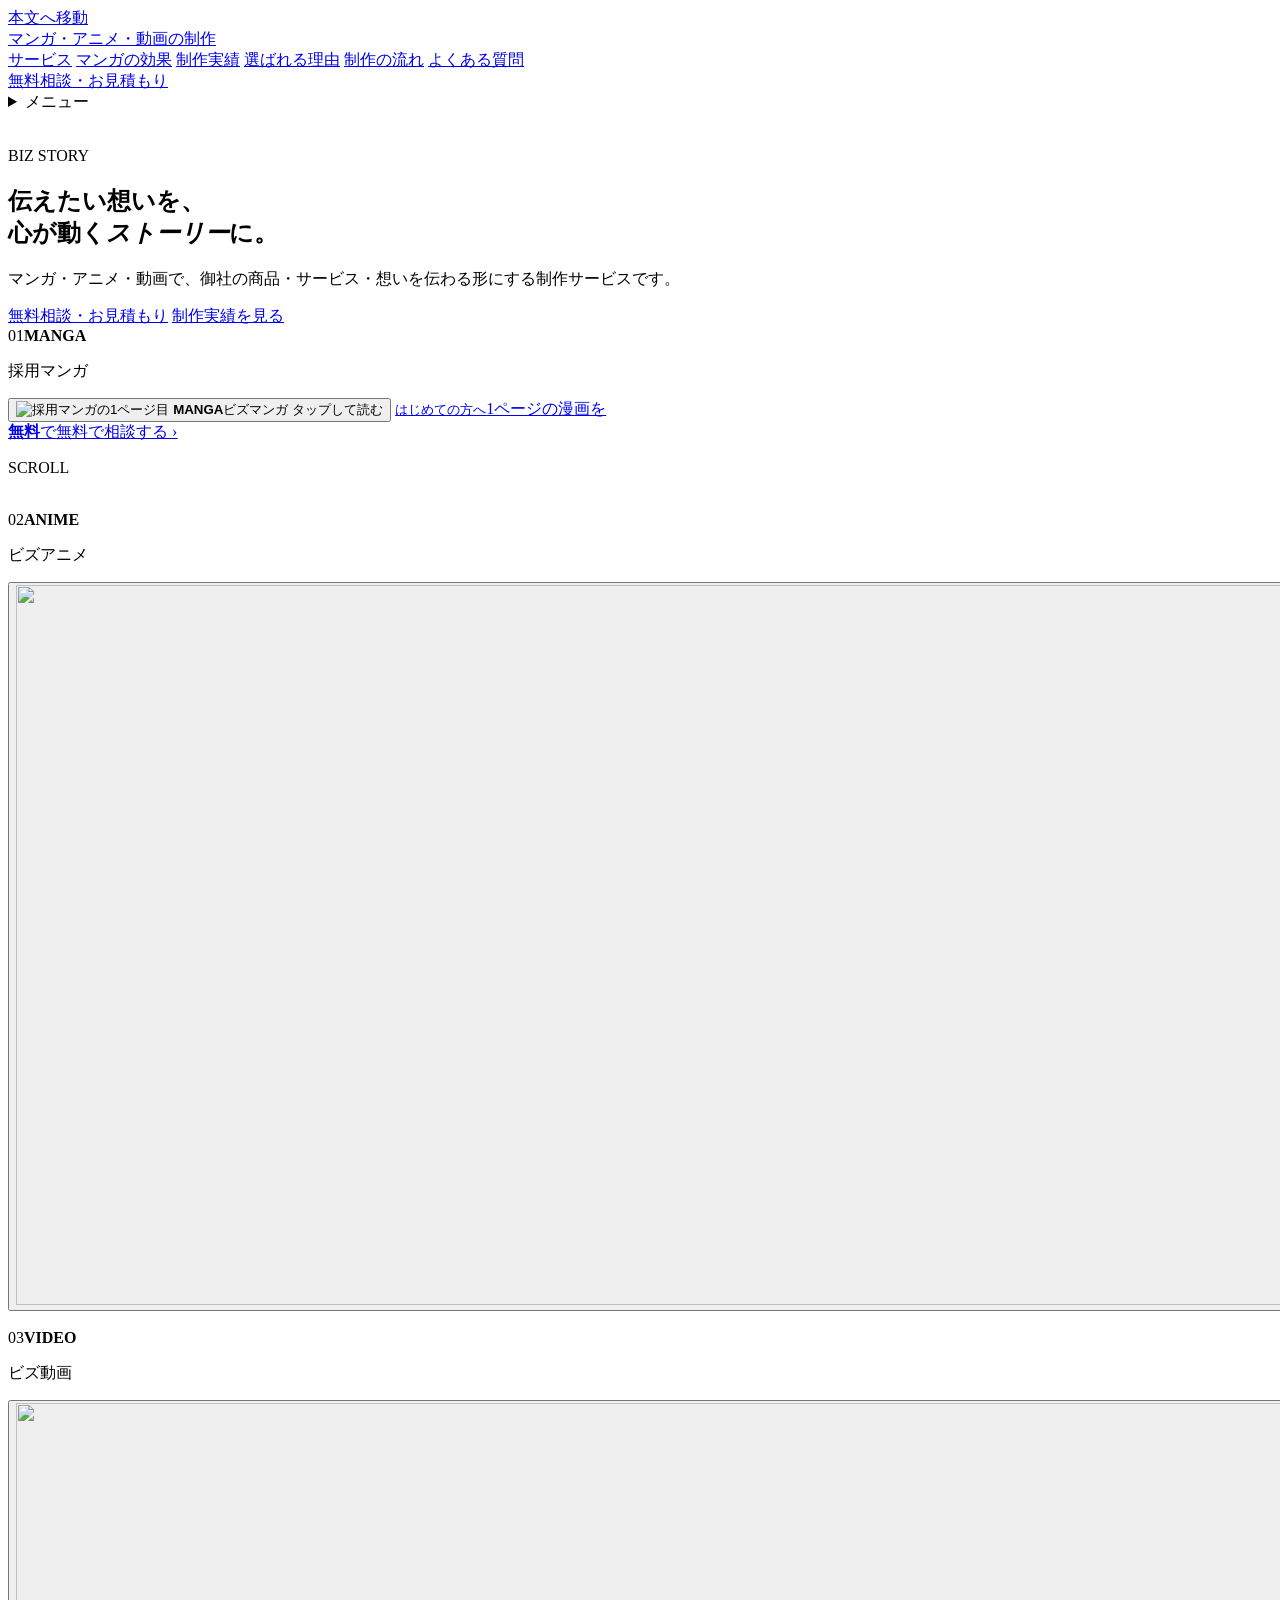
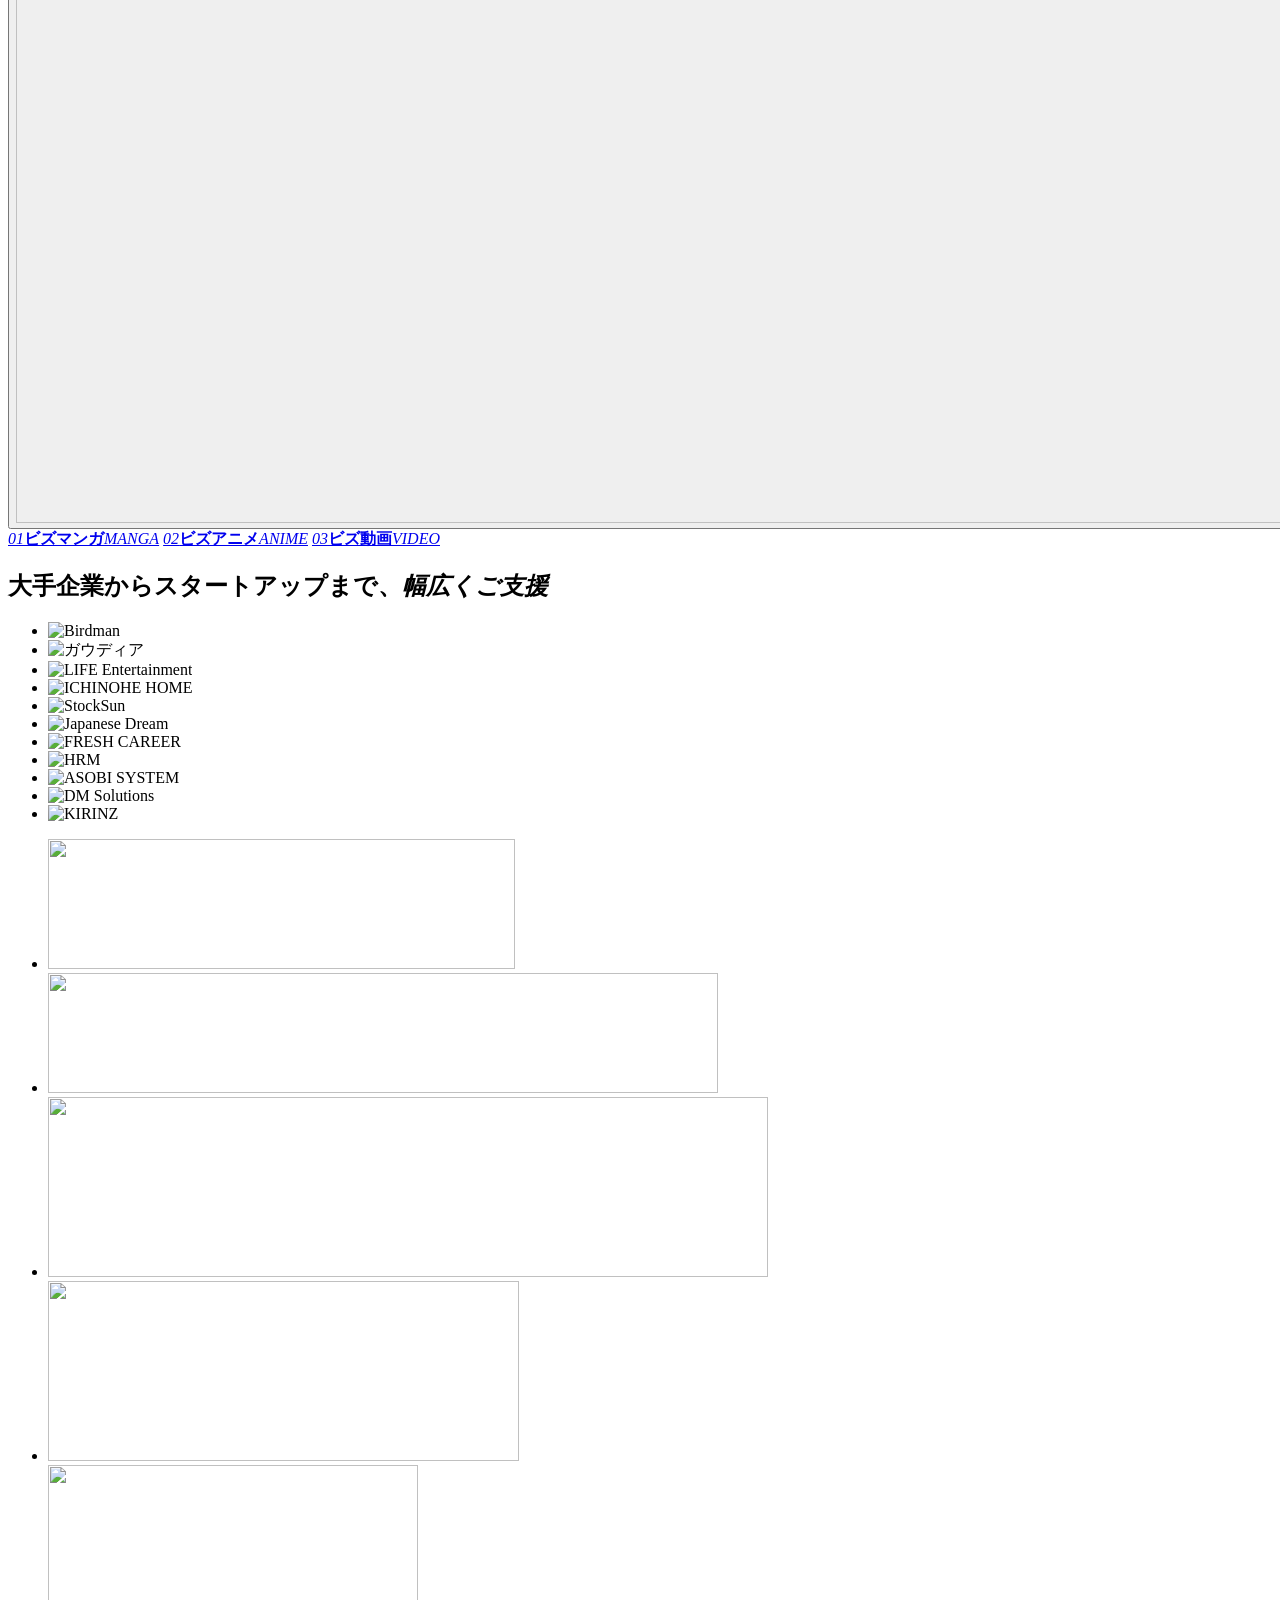
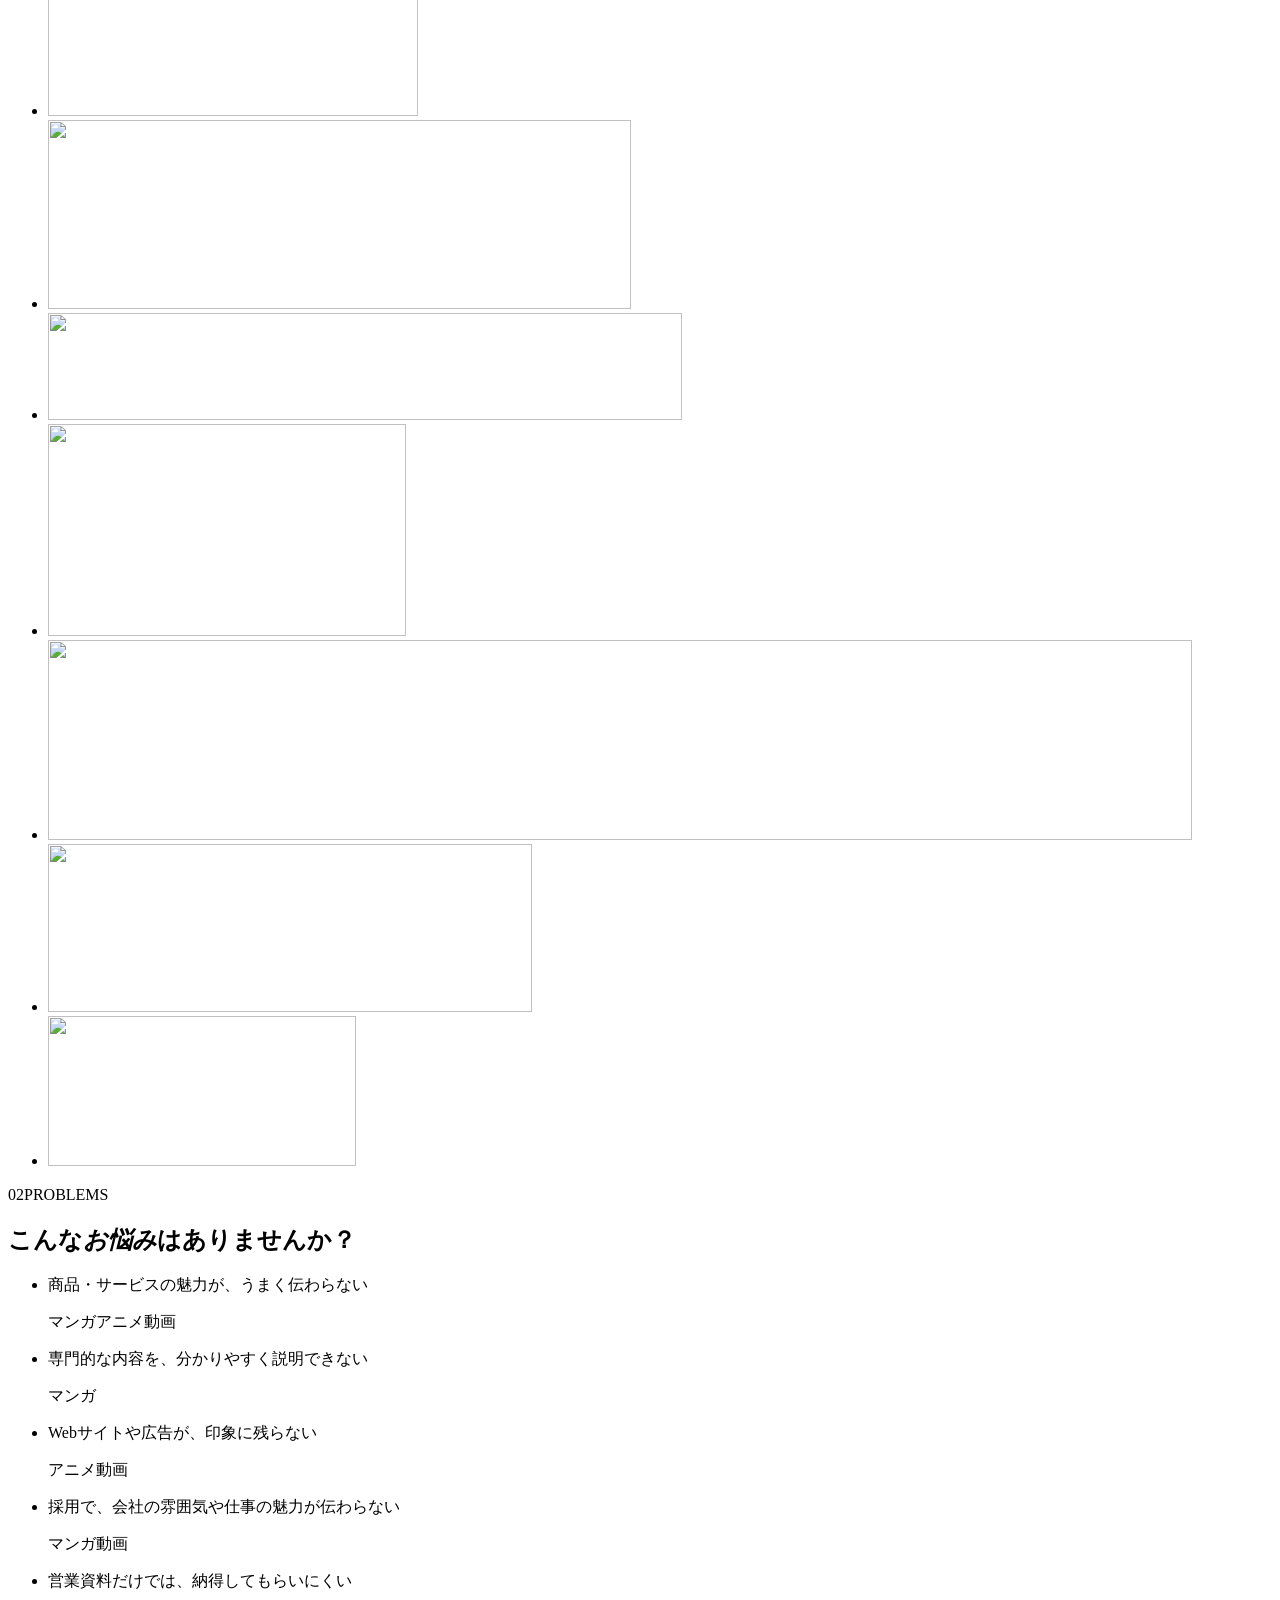
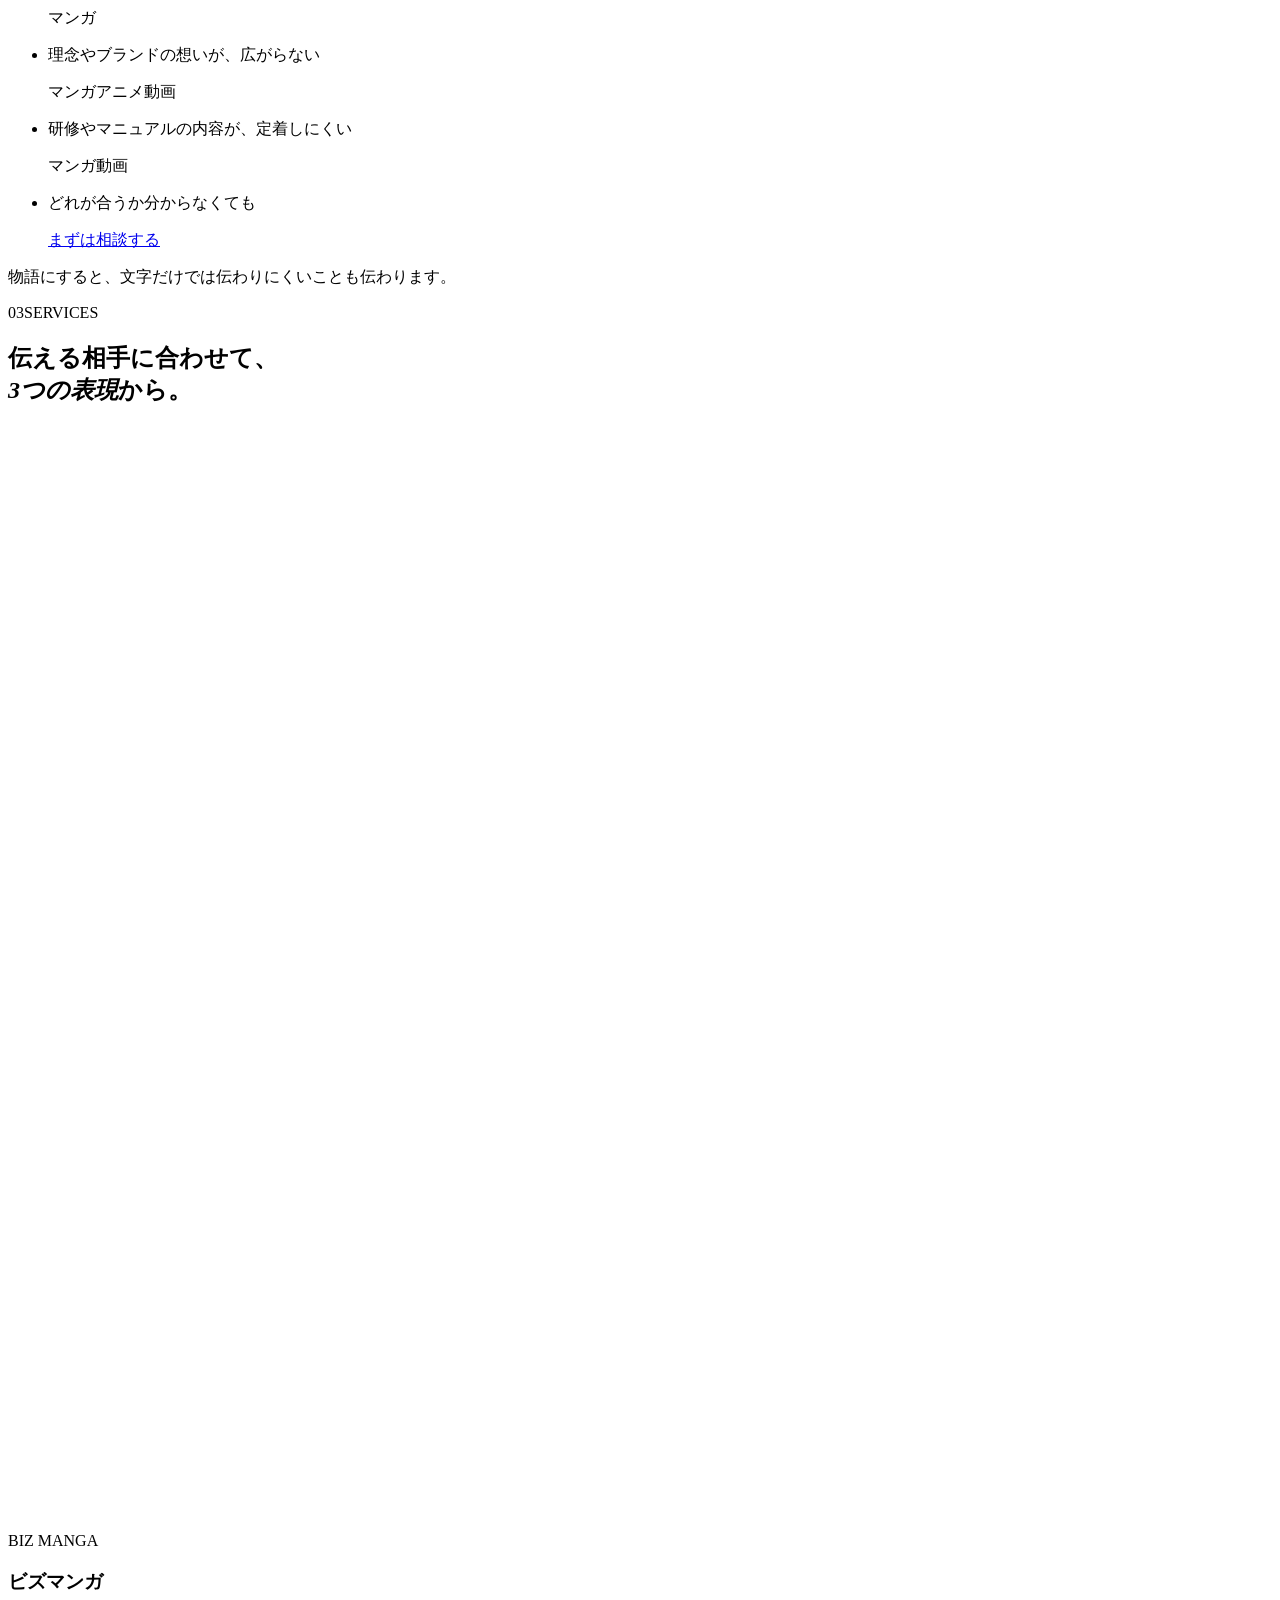
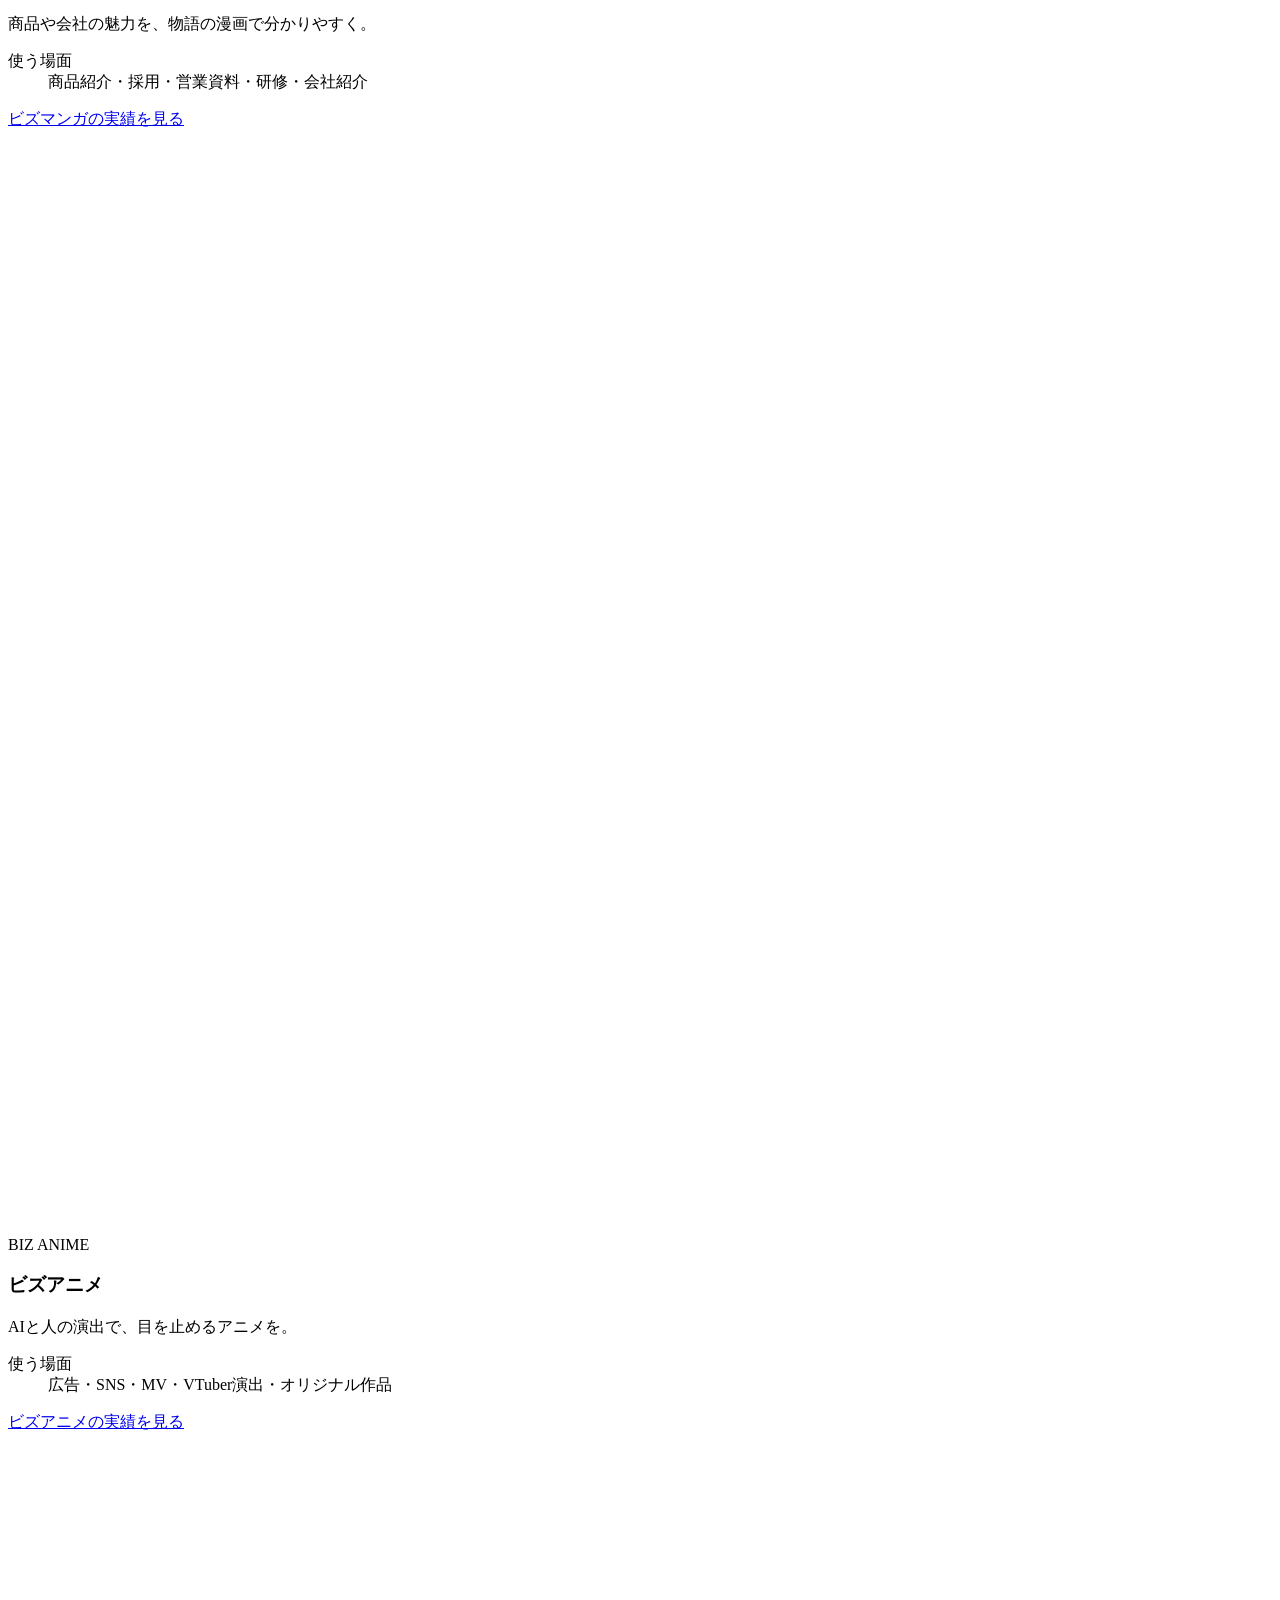
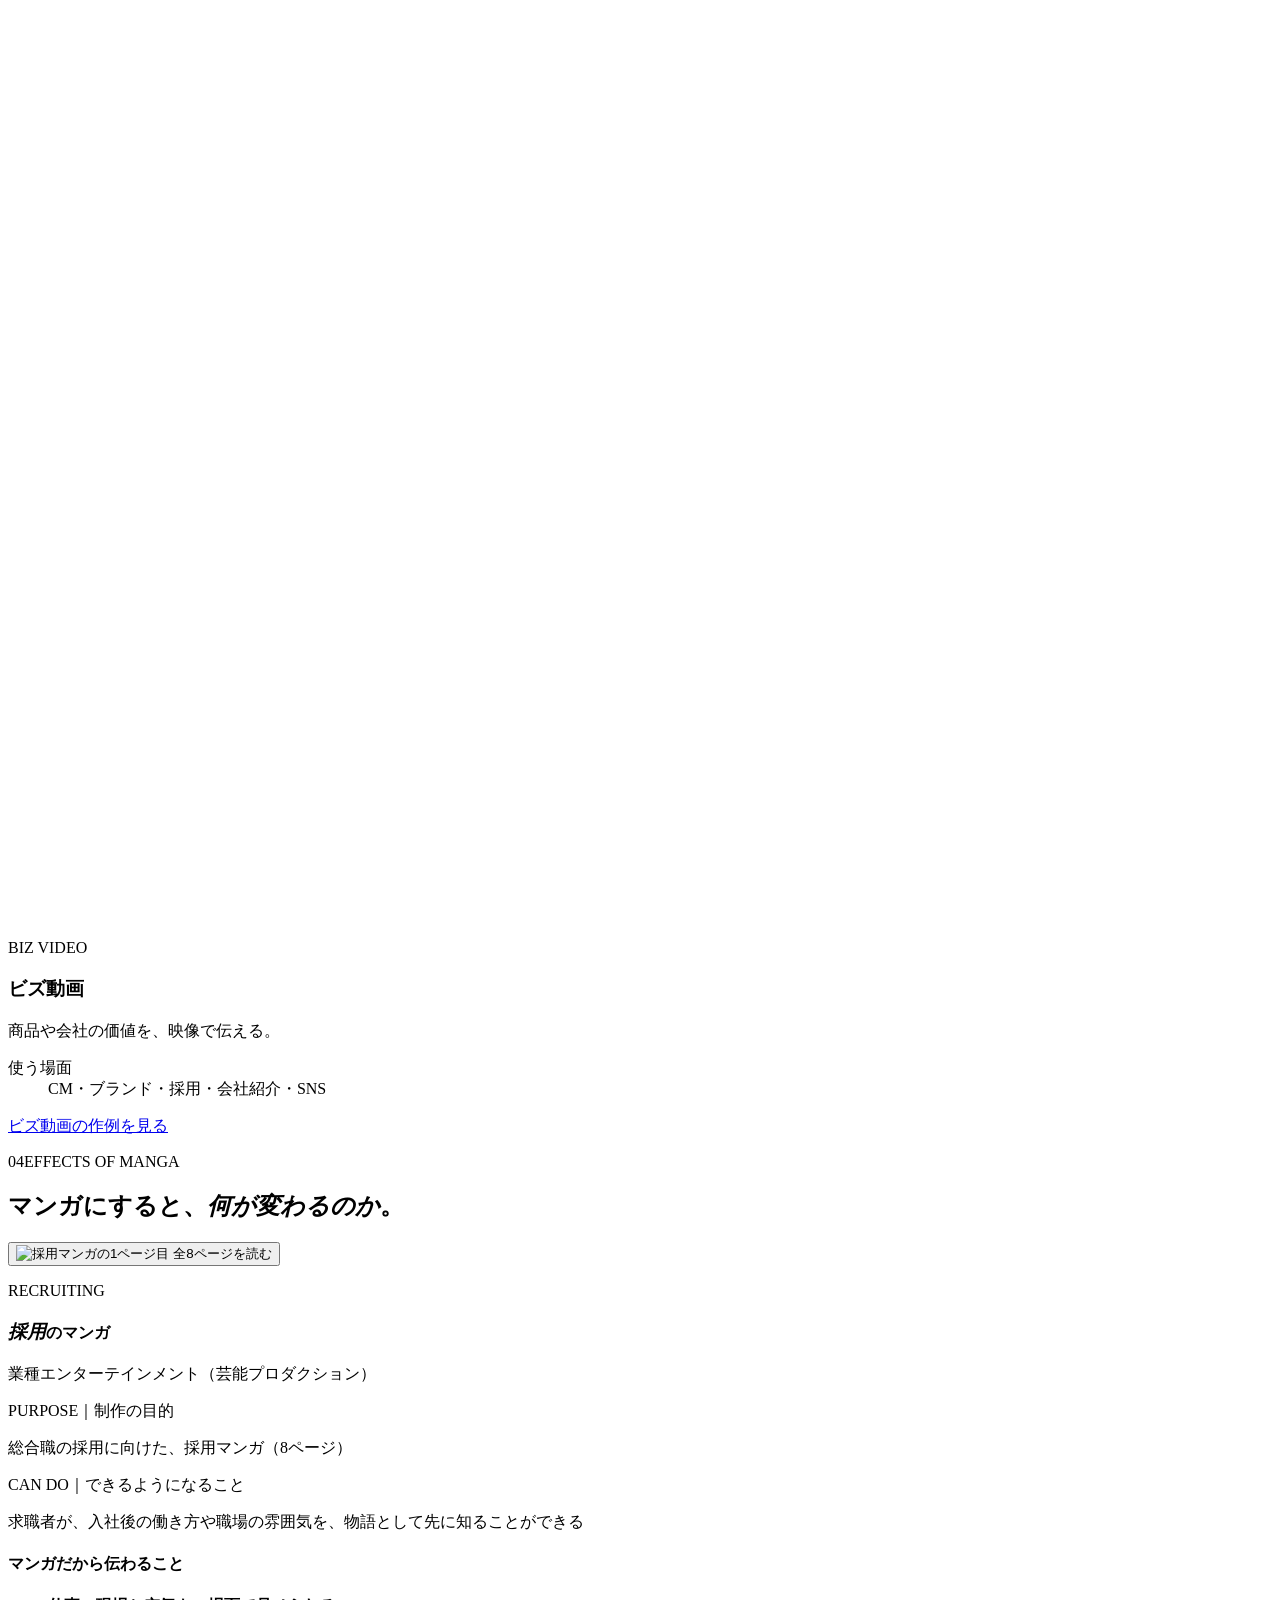
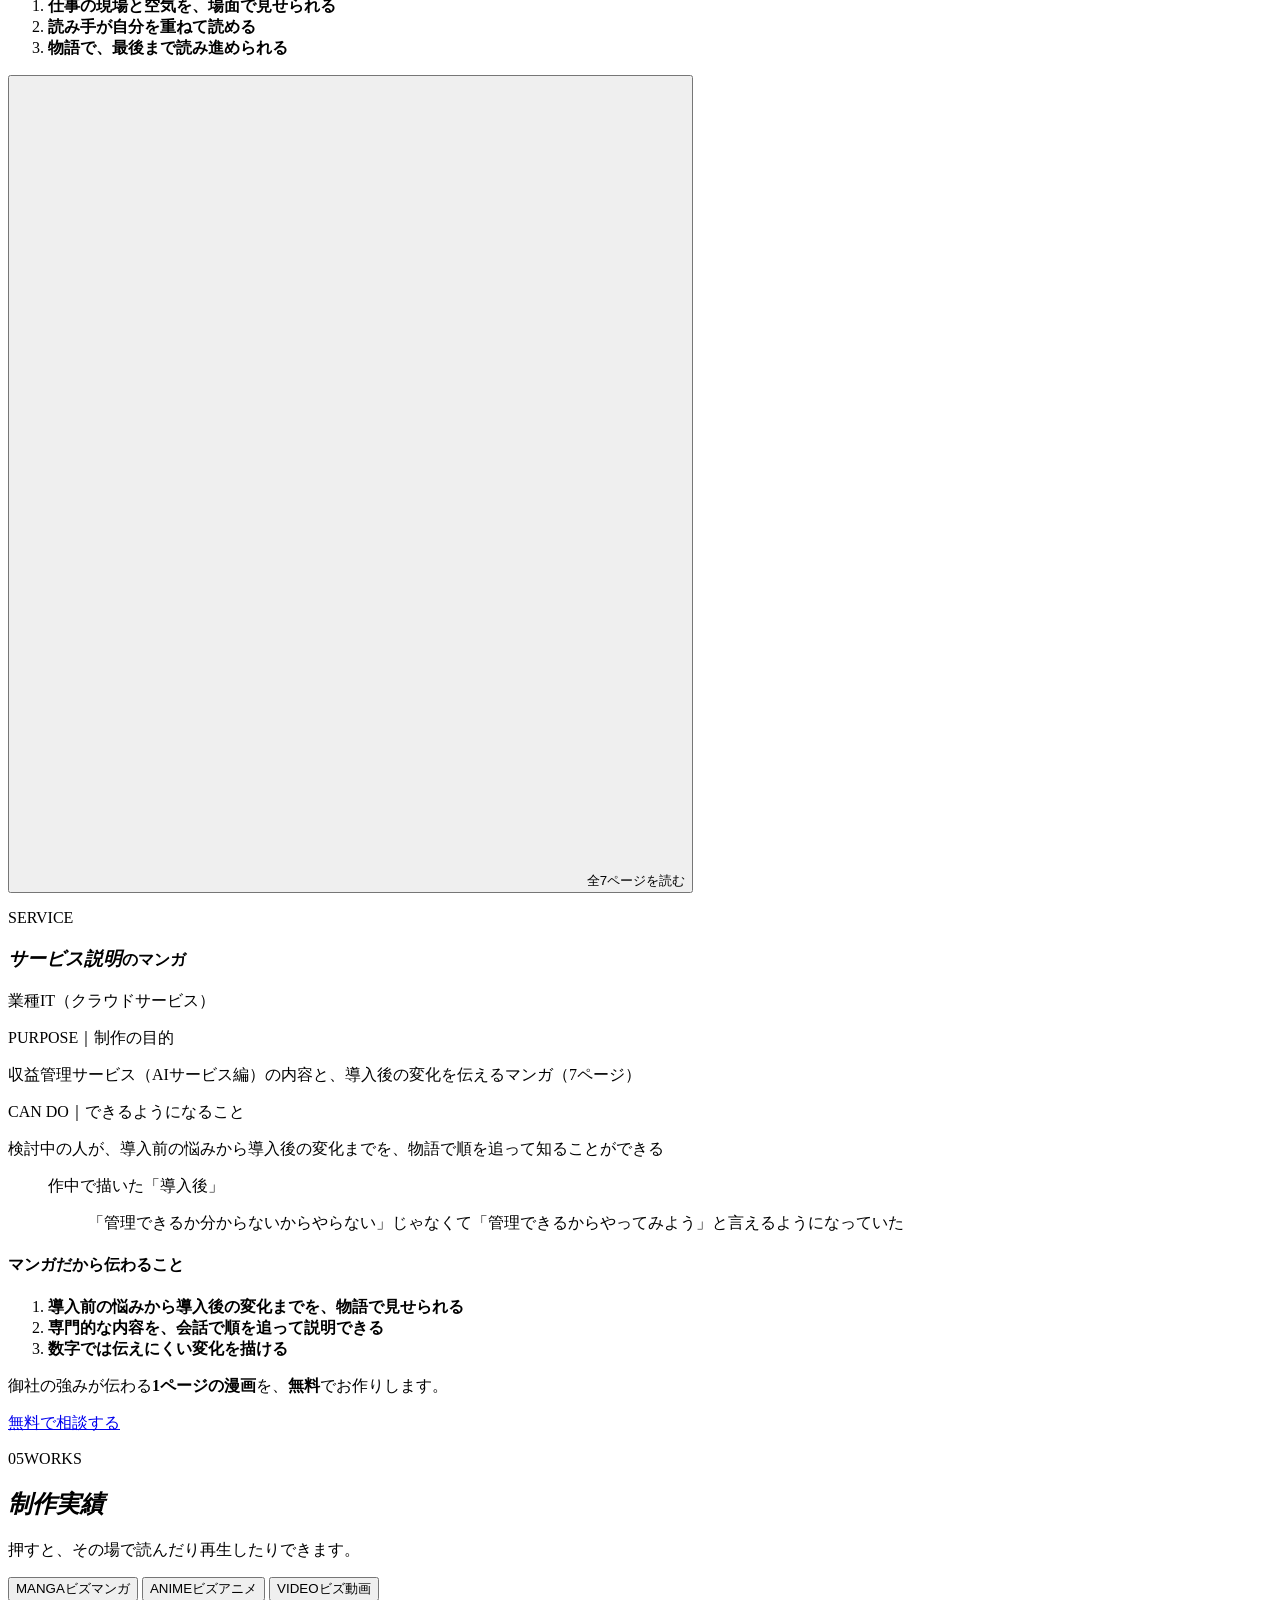
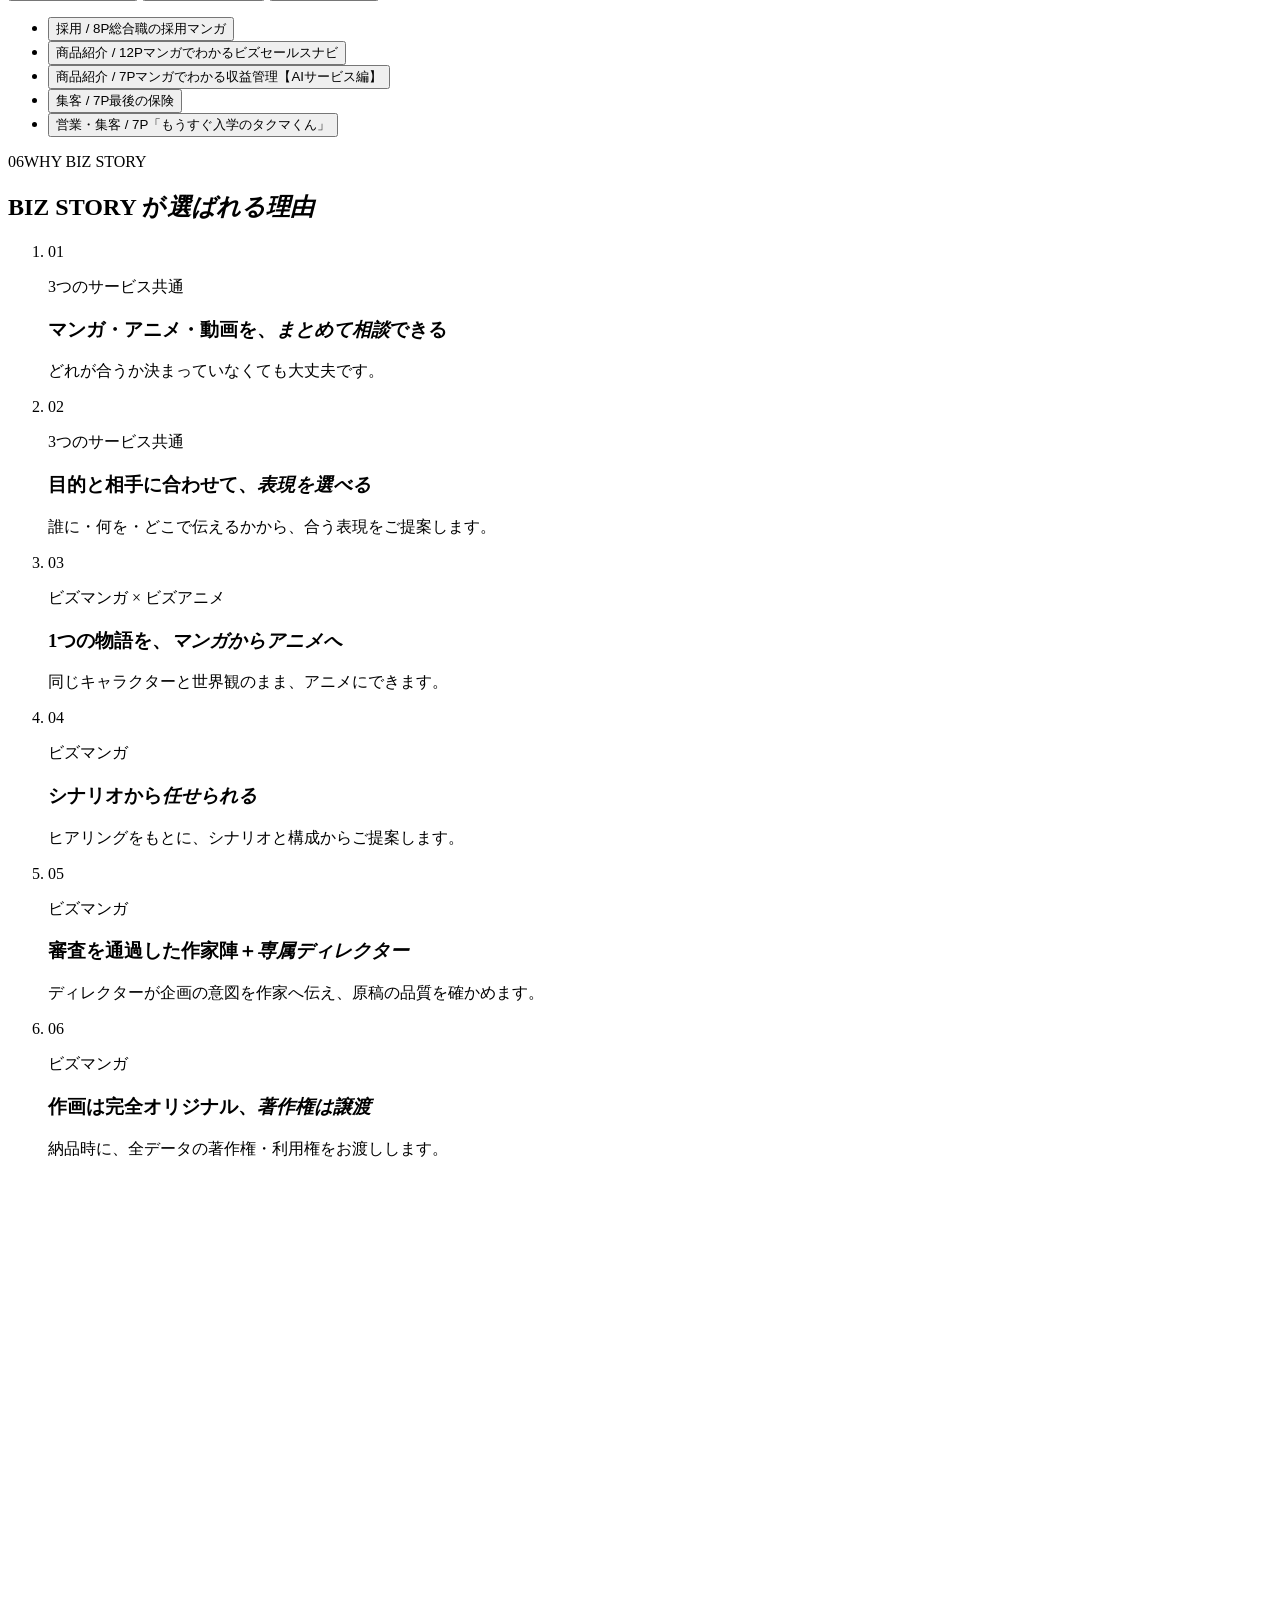
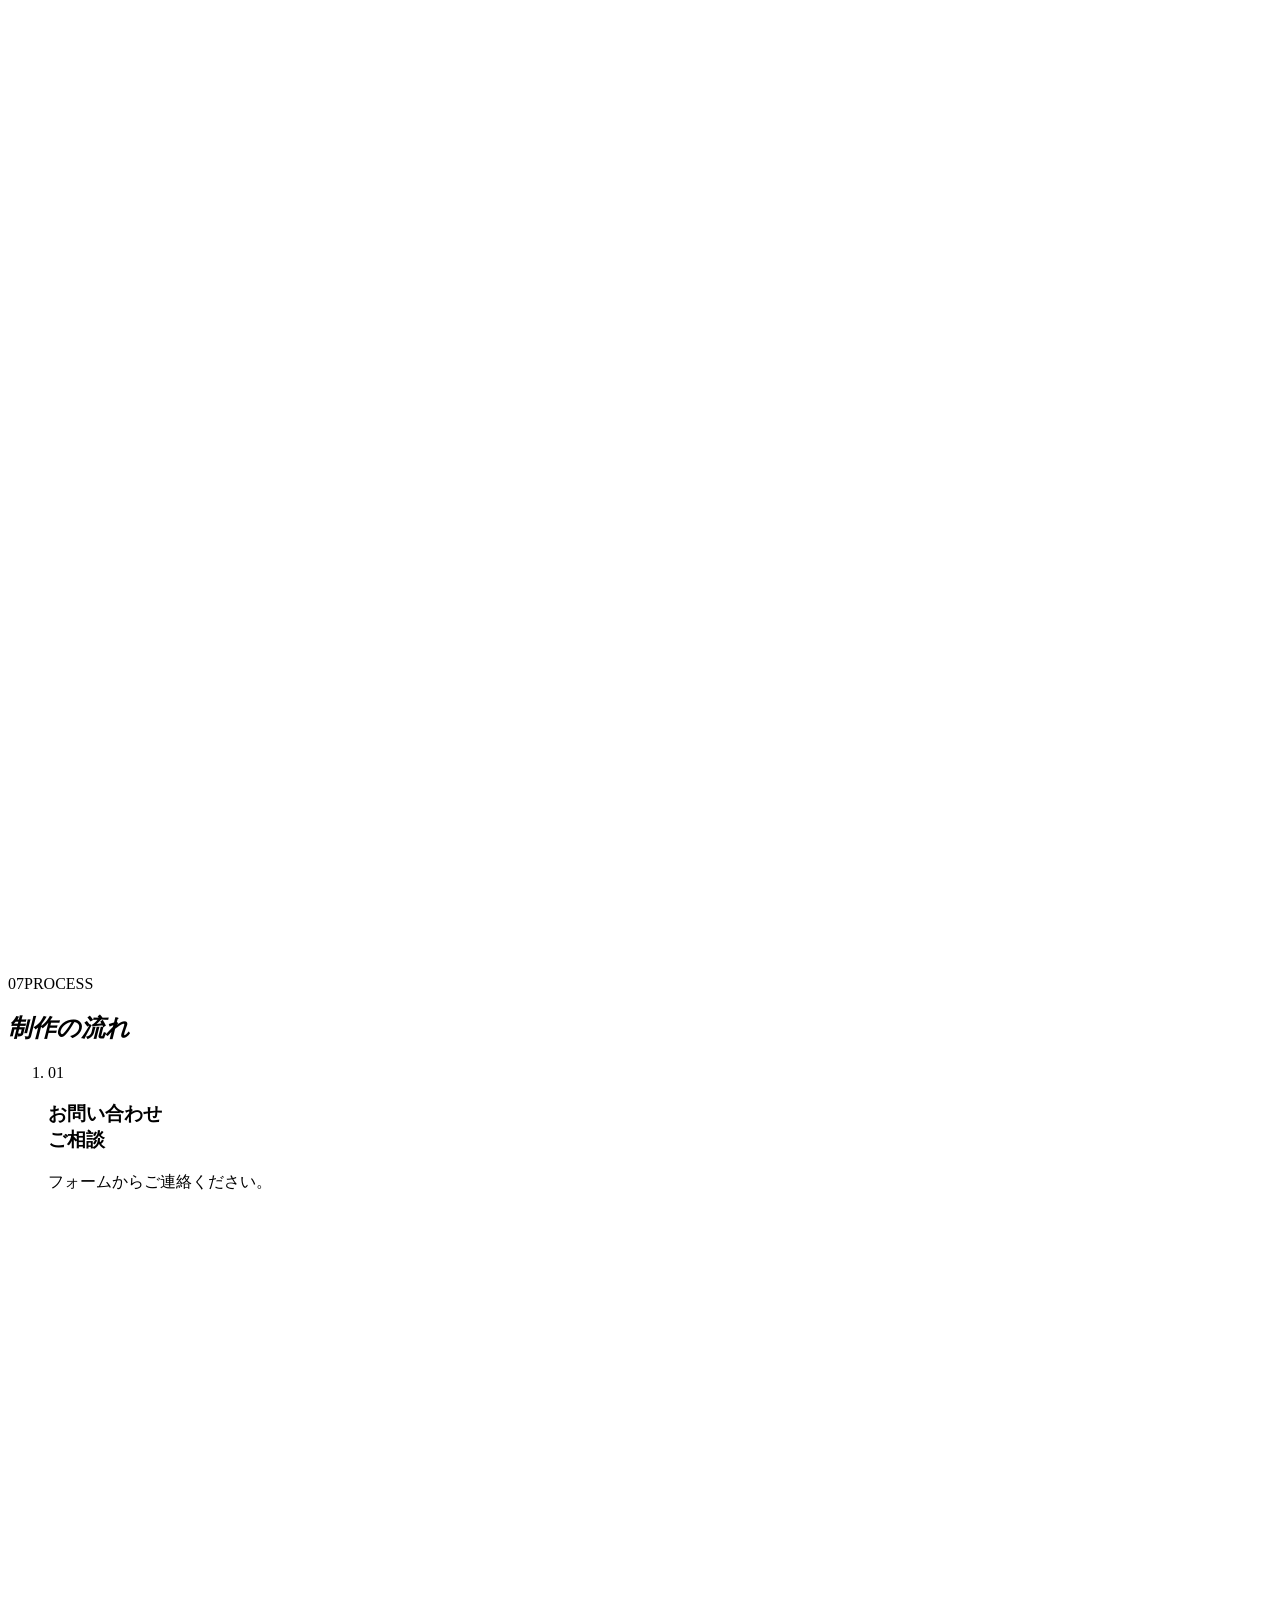
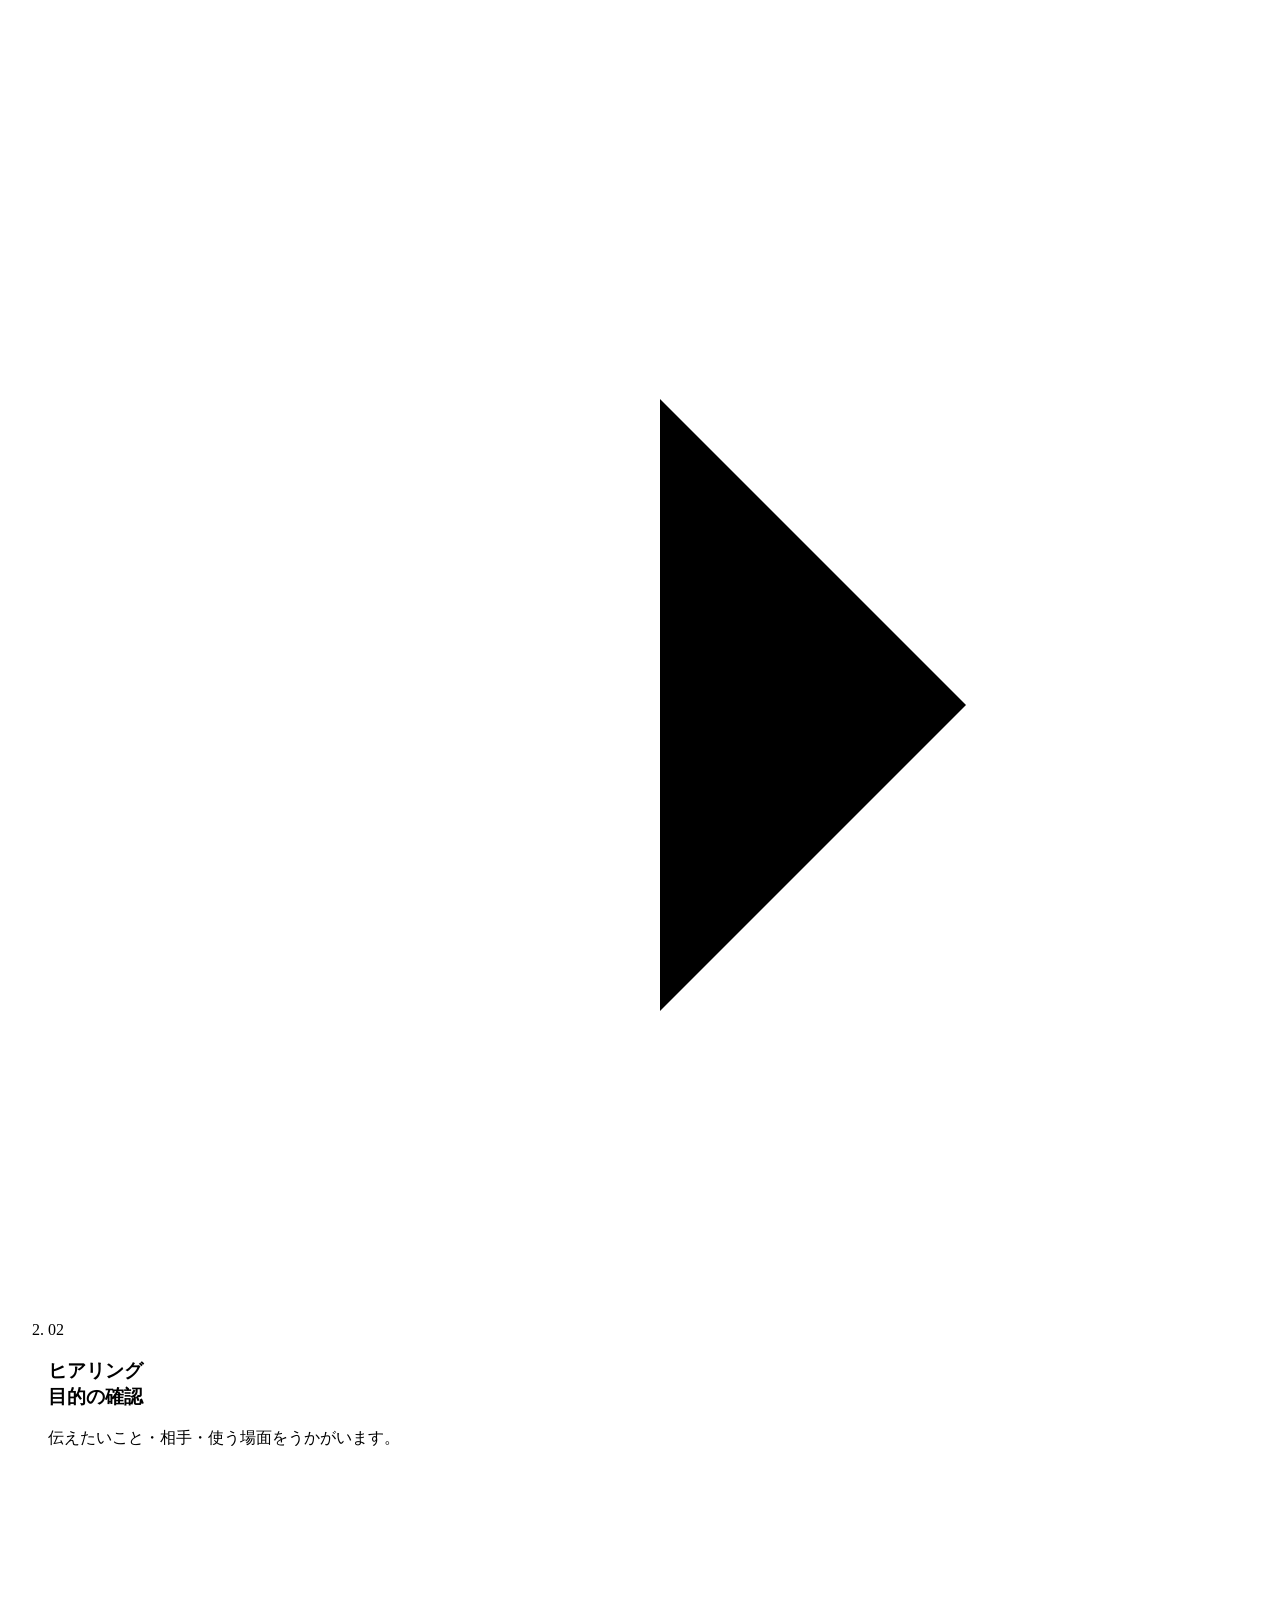
==== commit 7ae47c88: "fix(v7): 事例マンガの実在の社名を架空の名前にし、採用マンガの白紙ページを外す - 最後の保険: 楽天モバイル/Rakuten Mobile → Aモバイル/A Mobile（YouTube " ====
--- a/v7/index.html
+++ b/v7/index.html
@@ -34,9 +34,9 @@
   <link rel="preconnect" href="https://fonts.googleapis.com">
   <link rel="preconnect" href="https://fonts.gstatic.com" crossorigin>
   <link rel="stylesheet" href="https://fonts.googleapis.com/css2?family=Noto+Sans+JP:wght@400;500;700;900&family=Noto+Serif+JP:wght@700;900&family=Public+Sans:wght@700;900&display=swap">
-  <link rel="stylesheet" href="bizstory.css?v=20261115b">
-  <link rel="preload" href="images/manga/asobi-recruit/01.webp?v=20261115b" as="image" type="image/webp">
-  <script defer src="bizstory.js?v=20261115b"></script>
+  <link rel="stylesheet" href="bizstory.css?v=20261116a">
+  <link rel="preload" href="images/manga/asobi-recruit/01.webp?v=20261116a" as="image" type="image/webp">
+  <script defer src="bizstory.js?v=20261116a"></script>
 </head>
 <body class="bs-page bs-v5 bs-v6">
   <a class="bs-skip" href="#main">本文へ移動</a>
@@ -78,7 +78,7 @@
          ContentsX を知らない人が最初に「何の会社か」と「どこから相談するか」が分かるように、説明の1文と大きな相談ボタンを置く。
          マンガとアニメは顔が並ぶと視線が迷うので、別の画面に分ける。キャッチコピーはマンガに重ねず、左のぼかした背景の上に置く ===== -->
     <section class="bs6-hero" id="top" aria-labelledby="bs-top-title">
-      <img class="bs6-blur" src="images/manga/asobi-recruit/01.webp?v=20261115b" alt="" aria-hidden="true">
+      <img class="bs6-blur" src="images/manga/asobi-recruit/01.webp?v=20261116a" alt="" aria-hidden="true">
       <div class="bs6-hero__inner">
         <div class="bs6-hero__copy">
           <p class="bs6-mast" aria-hidden="true"><span>B</span>IZ STORY</p>
@@ -92,7 +92,7 @@
         </div>
         <div class="bs6-hero__visual">
           <button class="bs6-page" type="button" data-bs-read="asobi-recruit" aria-haspopup="dialog">
-            <img src="images/manga/asobi-recruit/01.webp?v=20261115b" width="900" height="1125" alt="採用マンガの1ページ目" fetchpriority="high">
+            <img src="images/manga/asobi-recruit/01.webp?v=20261116a" width="900" height="1125" alt="採用マンガの1ページ目" fetchpriority="high">
             <span class="bs6-label"><b>MANGA</b>ビズマンガ</span>
             <span class="bs6-page__hint">タップして読む</span>
           </button>
@@ -126,7 +126,7 @@
     </section>
 
     <nav class="bs6-strip" aria-label="3つの表現">
-      <a href="#works" data-bs-tab-link="manga"><img src="images/manga/asobi-recruit/01.webp?v=20261115b" alt=""><span><i class="bs6-num">01</i><b>ビズマンガ</b><em>MANGA</em></span></a>
+      <a href="#works" data-bs-tab-link="manga"><img src="images/manga/asobi-recruit/01.webp?v=20261116a" alt=""><span><i class="bs6-num">01</i><b>ビズマンガ</b><em>MANGA</em></span></a>
       <a href="#works" data-bs-tab-link="anime"><img src="https://i.ytimg.com/vi/V9ZC16hTlZI/hqdefault.jpg" alt=""><span><i class="bs6-num">02</i><b>ビズアニメ</b><em>ANIME</em></span></a>
       <a href="#works" data-bs-tab-link="video"><img src="https://i.ytimg.com/vi/4eCx5g9XSYQ/hqdefault.jpg" alt=""><span><i class="bs6-num">03</i><b>ビズ動画</b><em>VIDEO</em></span></a>
     </nav>
@@ -248,8 +248,8 @@
         <article class="bs6-uc" aria-labelledby="bs6-uc-recruit">
           <div class="bs6-uc__media">
             <button class="bs6-page bs6-page--tilt" type="button" data-bs-read="asobi-recruit" aria-haspopup="dialog">
-              <img src="images/manga/asobi-recruit/01.webp?v=20261115b" width="900" height="1125" alt="採用マンガの1ページ目" loading="lazy">
-              <span class="bs6-page__hint">全9ページを読む</span>
+              <img src="images/manga/asobi-recruit/01.webp?v=20261116a" width="900" height="1125" alt="採用マンガの1ページ目" loading="lazy">
+              <span class="bs6-page__hint">全8ページを読む</span>
             </button>
           </div>
           <div class="bs6-uc__body">
@@ -257,7 +257,7 @@
             <h3 class="bs6-uc__title" id="bs6-uc-recruit"><em>採用</em><small>のマンガ</small></h3>
             <p class="bs6-uc__industry"><span>業種</span>エンターテインメント（芸能プロダクション）</p>
             <div class="bs6-ba">
-              <div class="bs6-ba__before"><p class="bs6-ba__label">PURPOSE｜制作の目的</p><p>総合職の採用に向けた、採用マンガ（9ページ）</p></div>
+              <div class="bs6-ba__before"><p class="bs6-ba__label">PURPOSE｜制作の目的</p><p>総合職の採用に向けた、採用マンガ（8ページ）</p></div>
               <span class="bs6-ba__arrow" aria-hidden="true"></span>
               <div class="bs6-ba__after"><p class="bs6-ba__label">CAN DO｜できるようになること</p><p class="bs6-ba__result">求職者が、<wbr>入社後の働き方や<wbr>職場の雰囲気を、<wbr>物語として<wbr>先に知ることができる</p></div>
             </div>
@@ -275,7 +275,7 @@
         <article class="bs6-uc bs6-uc--flip" aria-labelledby="bs6-uc-service">
           <div class="bs6-uc__media">
             <button class="bs6-page bs6-page--tilt" type="button" data-bs-read="service-manga" aria-haspopup="dialog">
-              <img src="images/manga/service-manga/effect.png?v=20261115b" width="567" height="807" alt="サービス説明のマンガ。導入後の変化を描いたページ" loading="lazy">
+              <img src="images/manga/service-manga/effect.png?v=20261116a" width="567" height="807" alt="サービス説明のマンガ。導入後の変化を描いたページ" loading="lazy">
               <span class="bs6-page__hint">全7ページを読む</span>
             </button>
           </div>
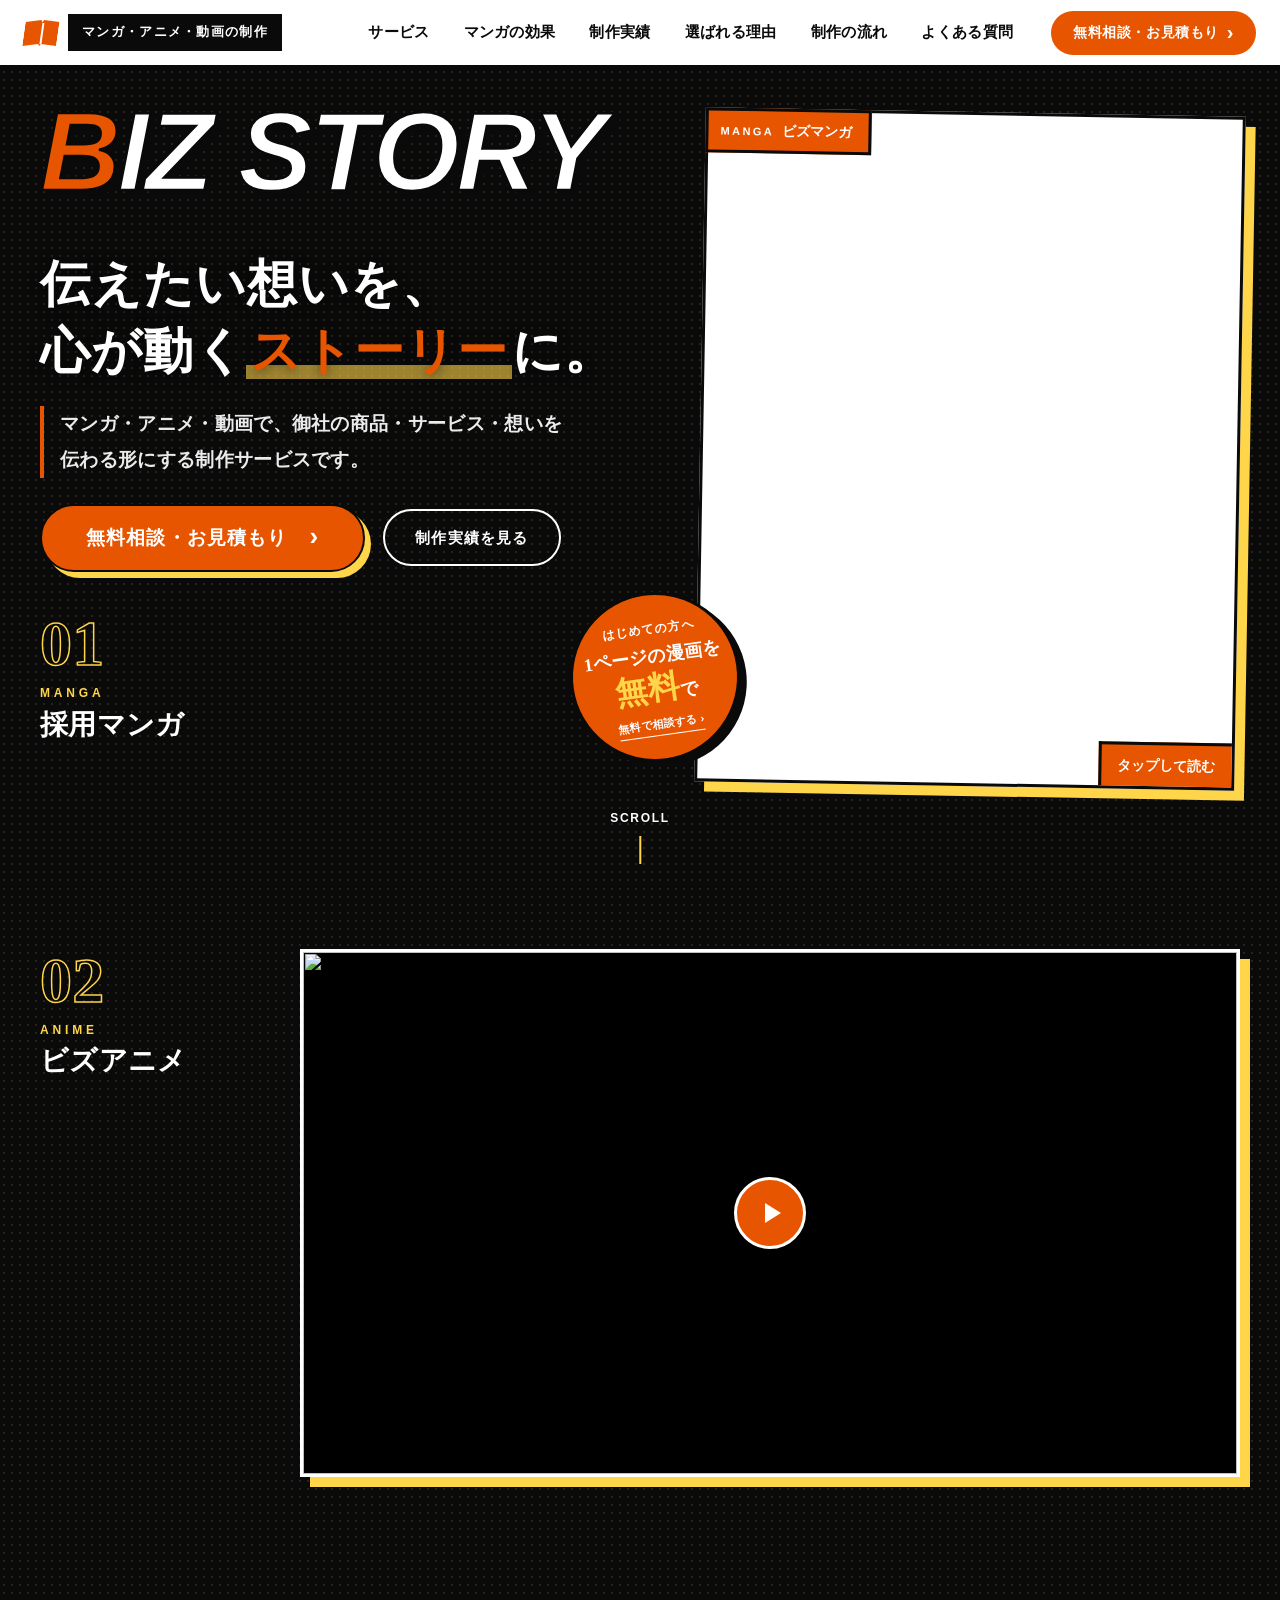
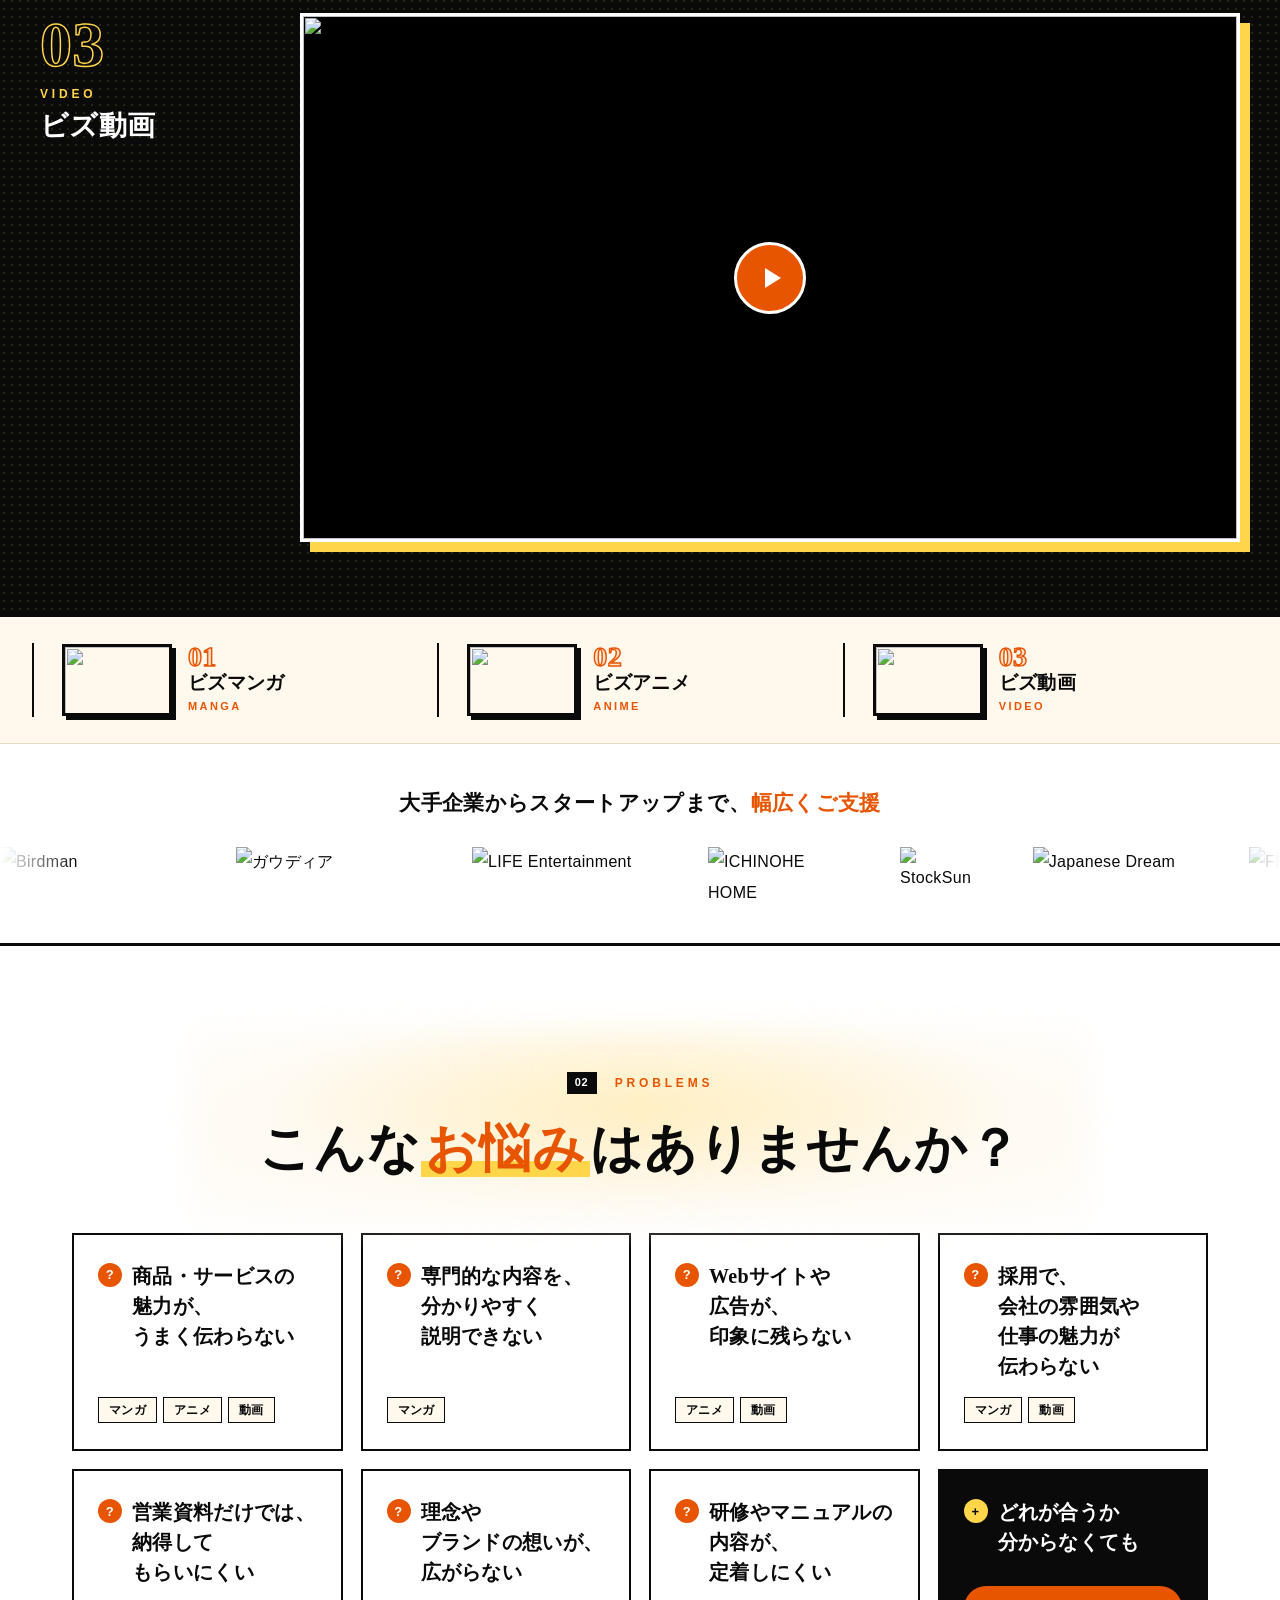
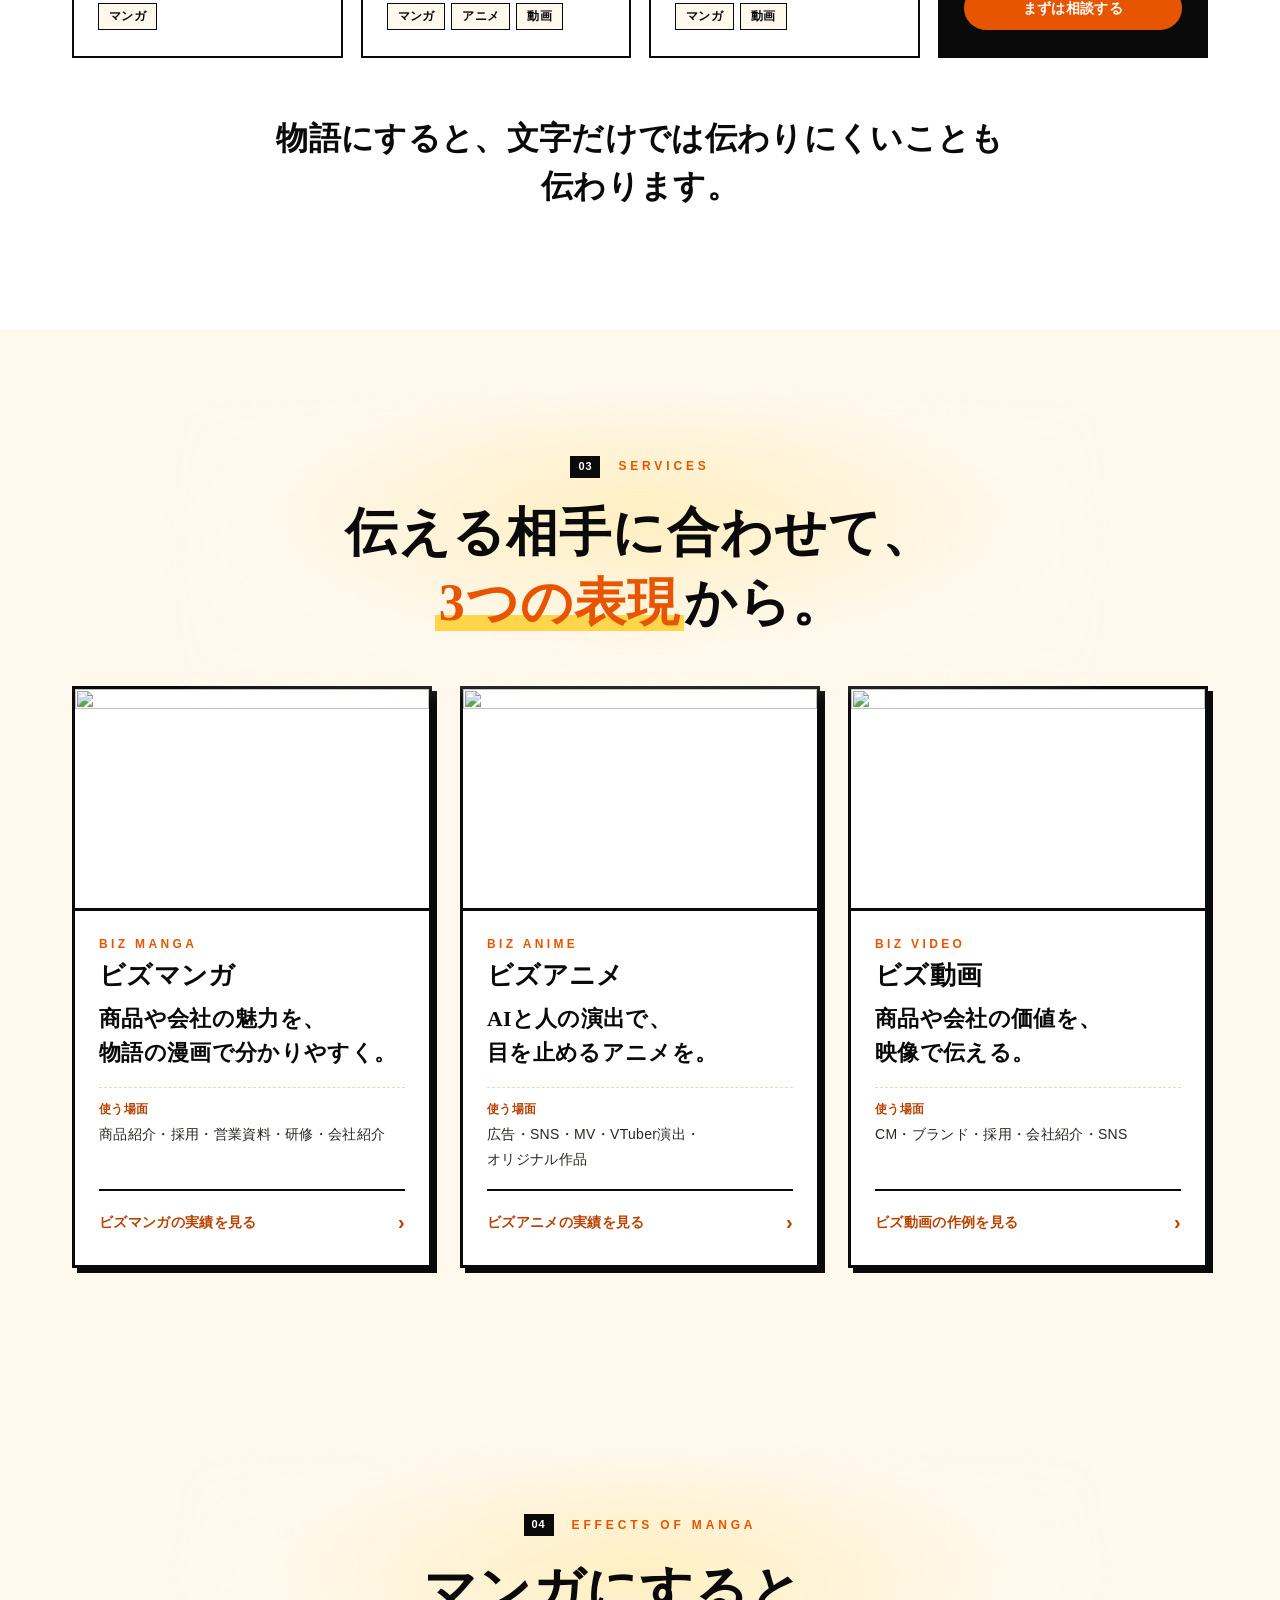
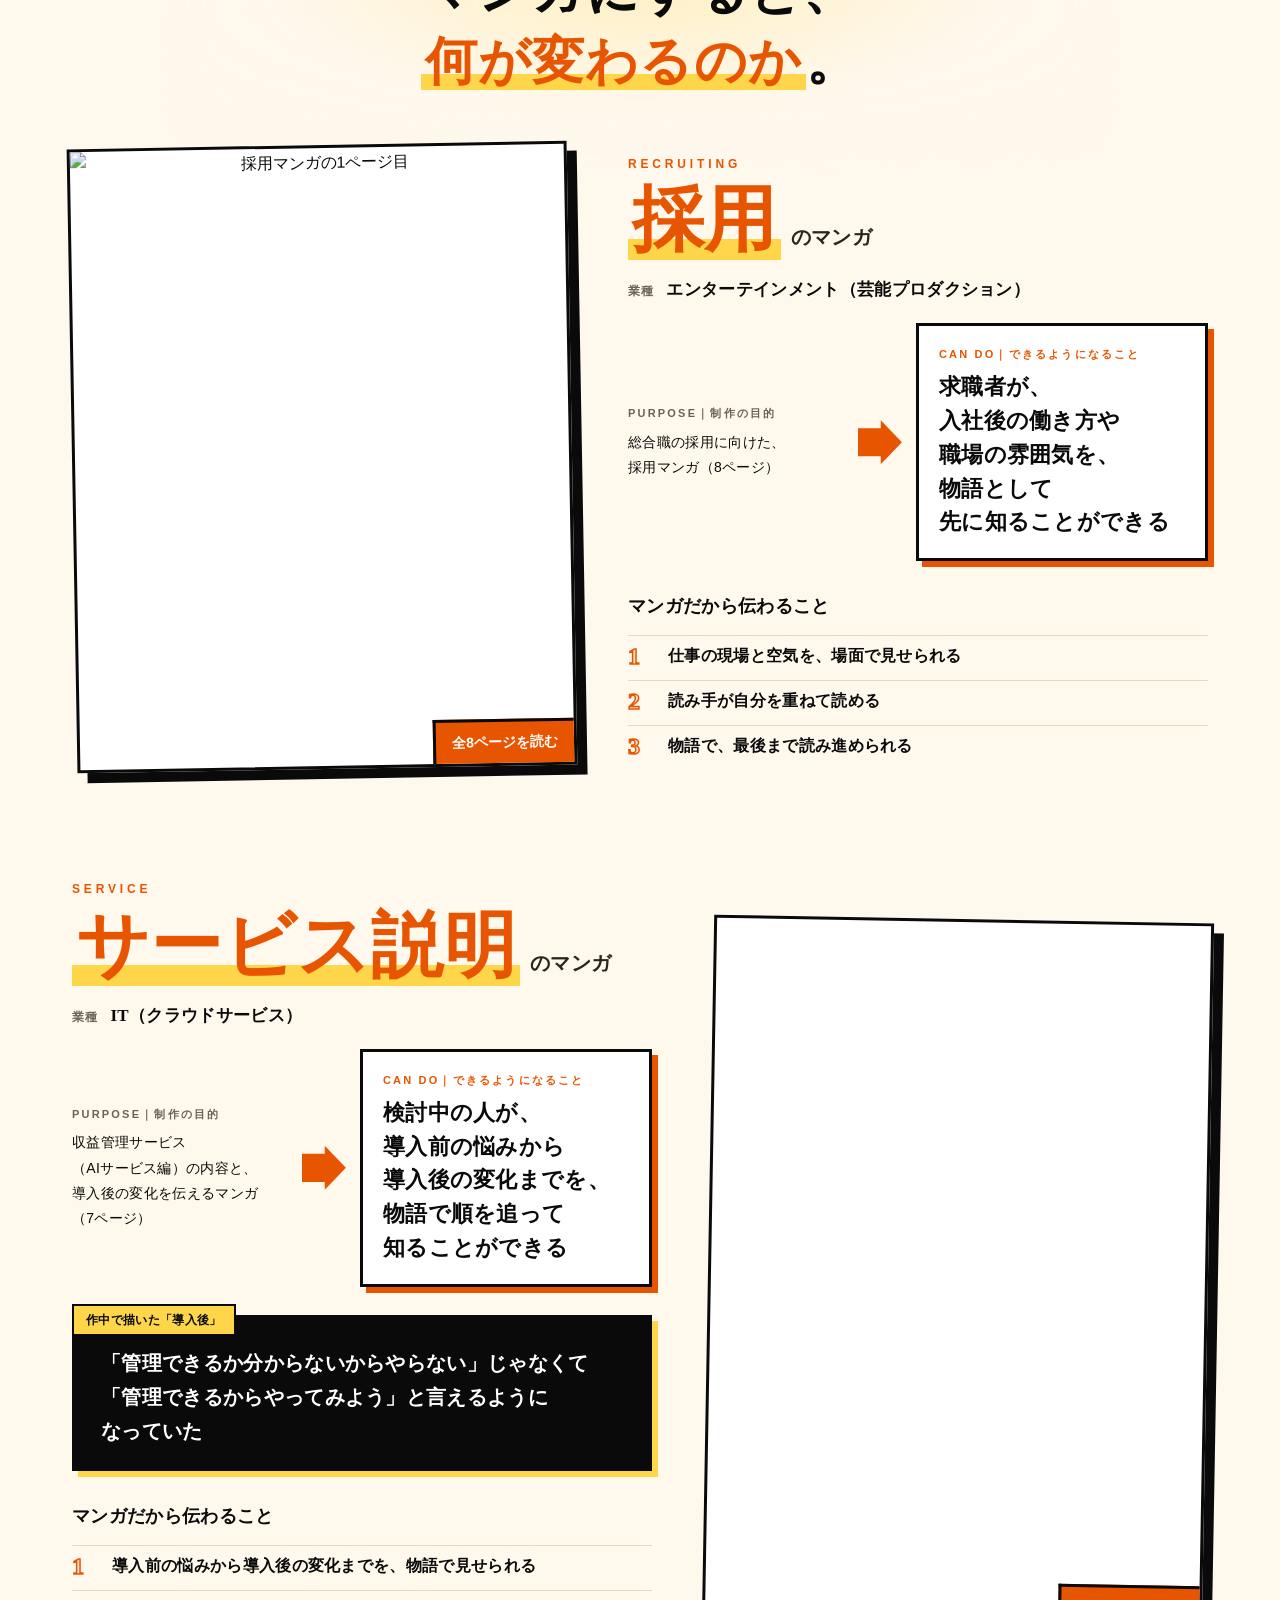
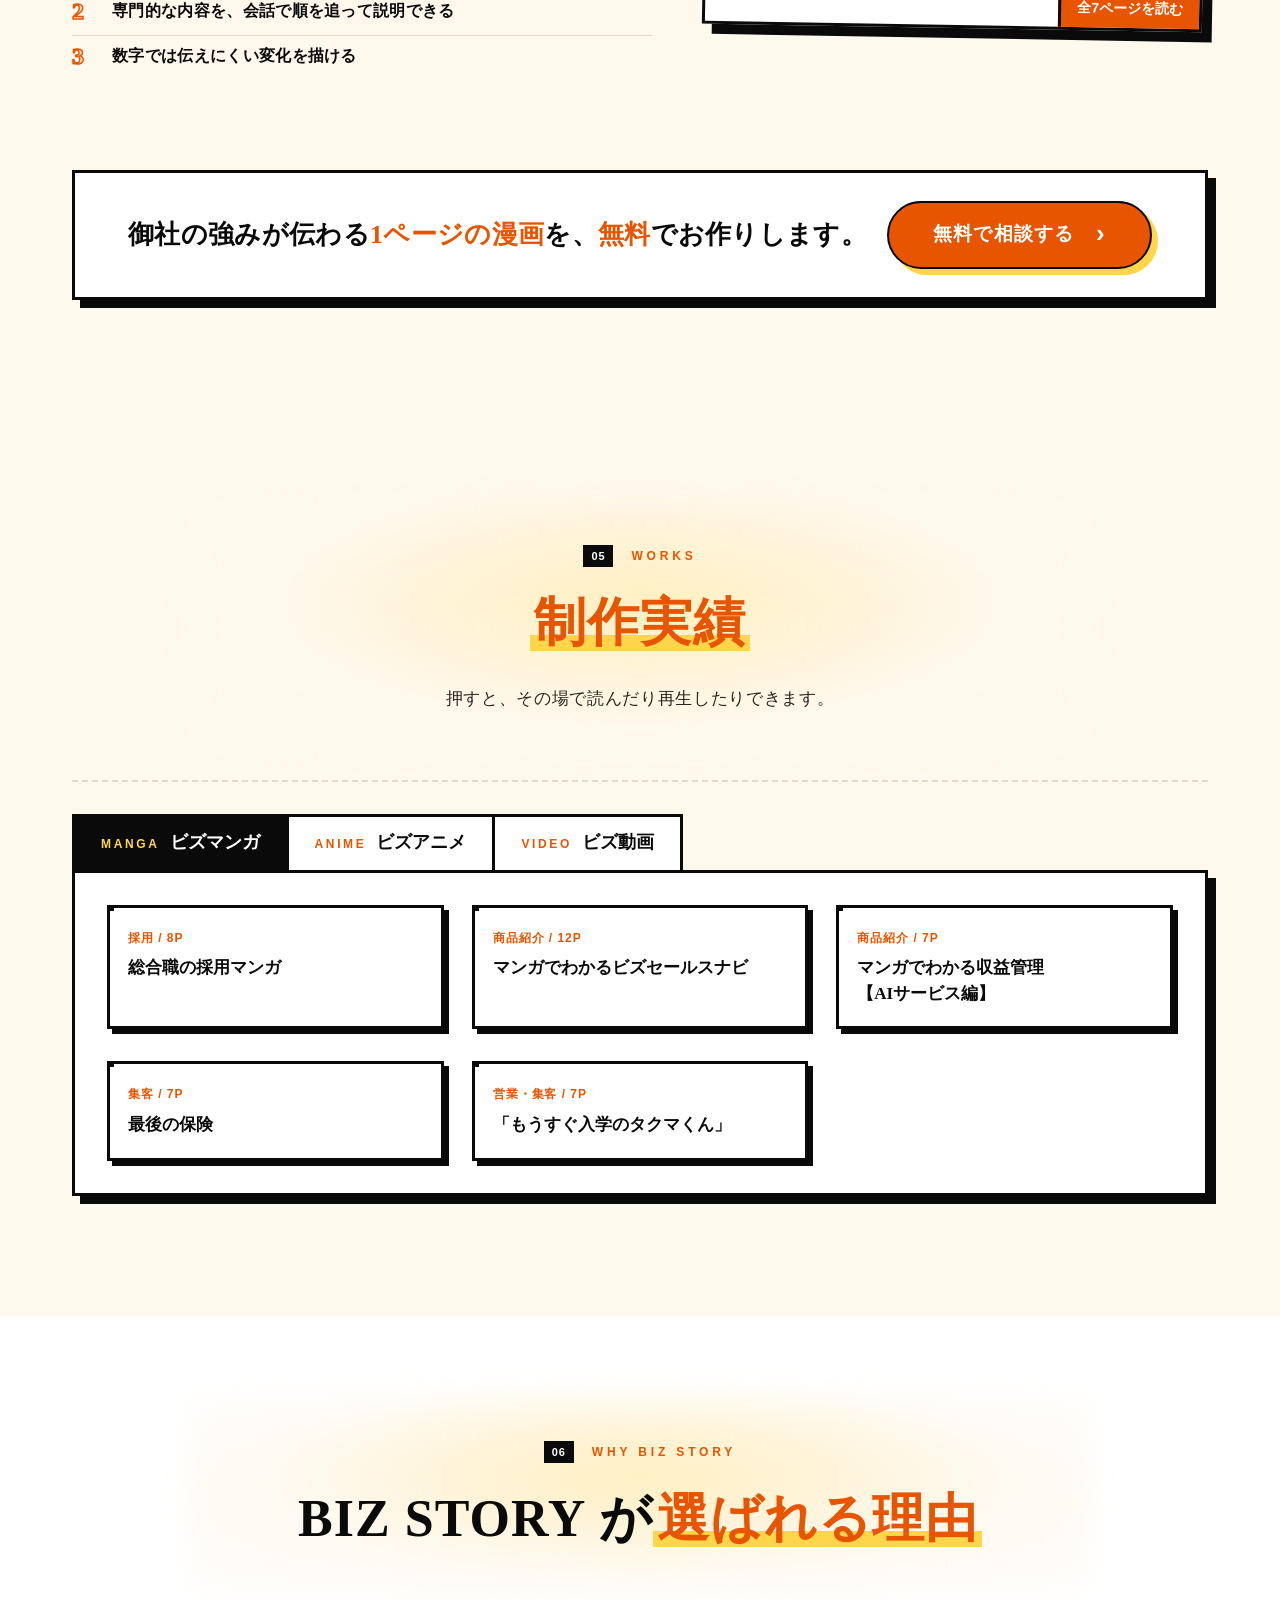
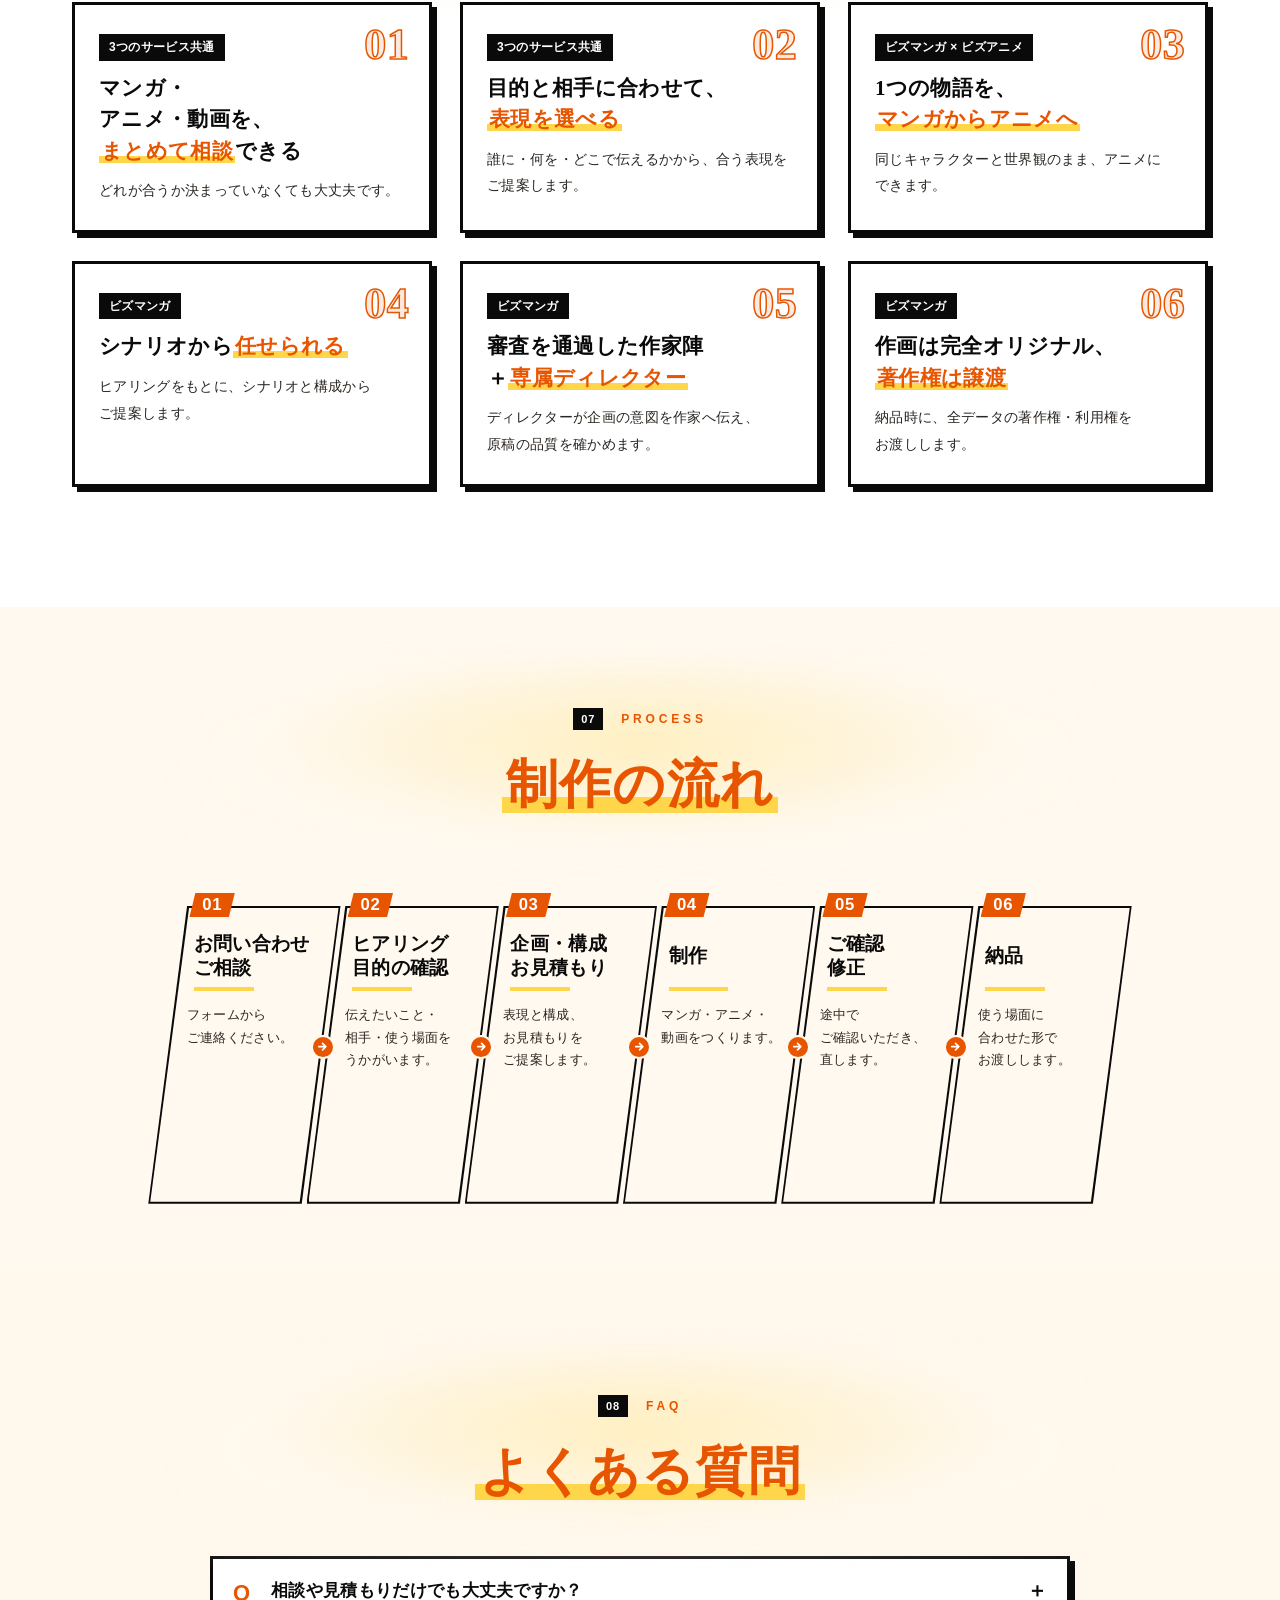
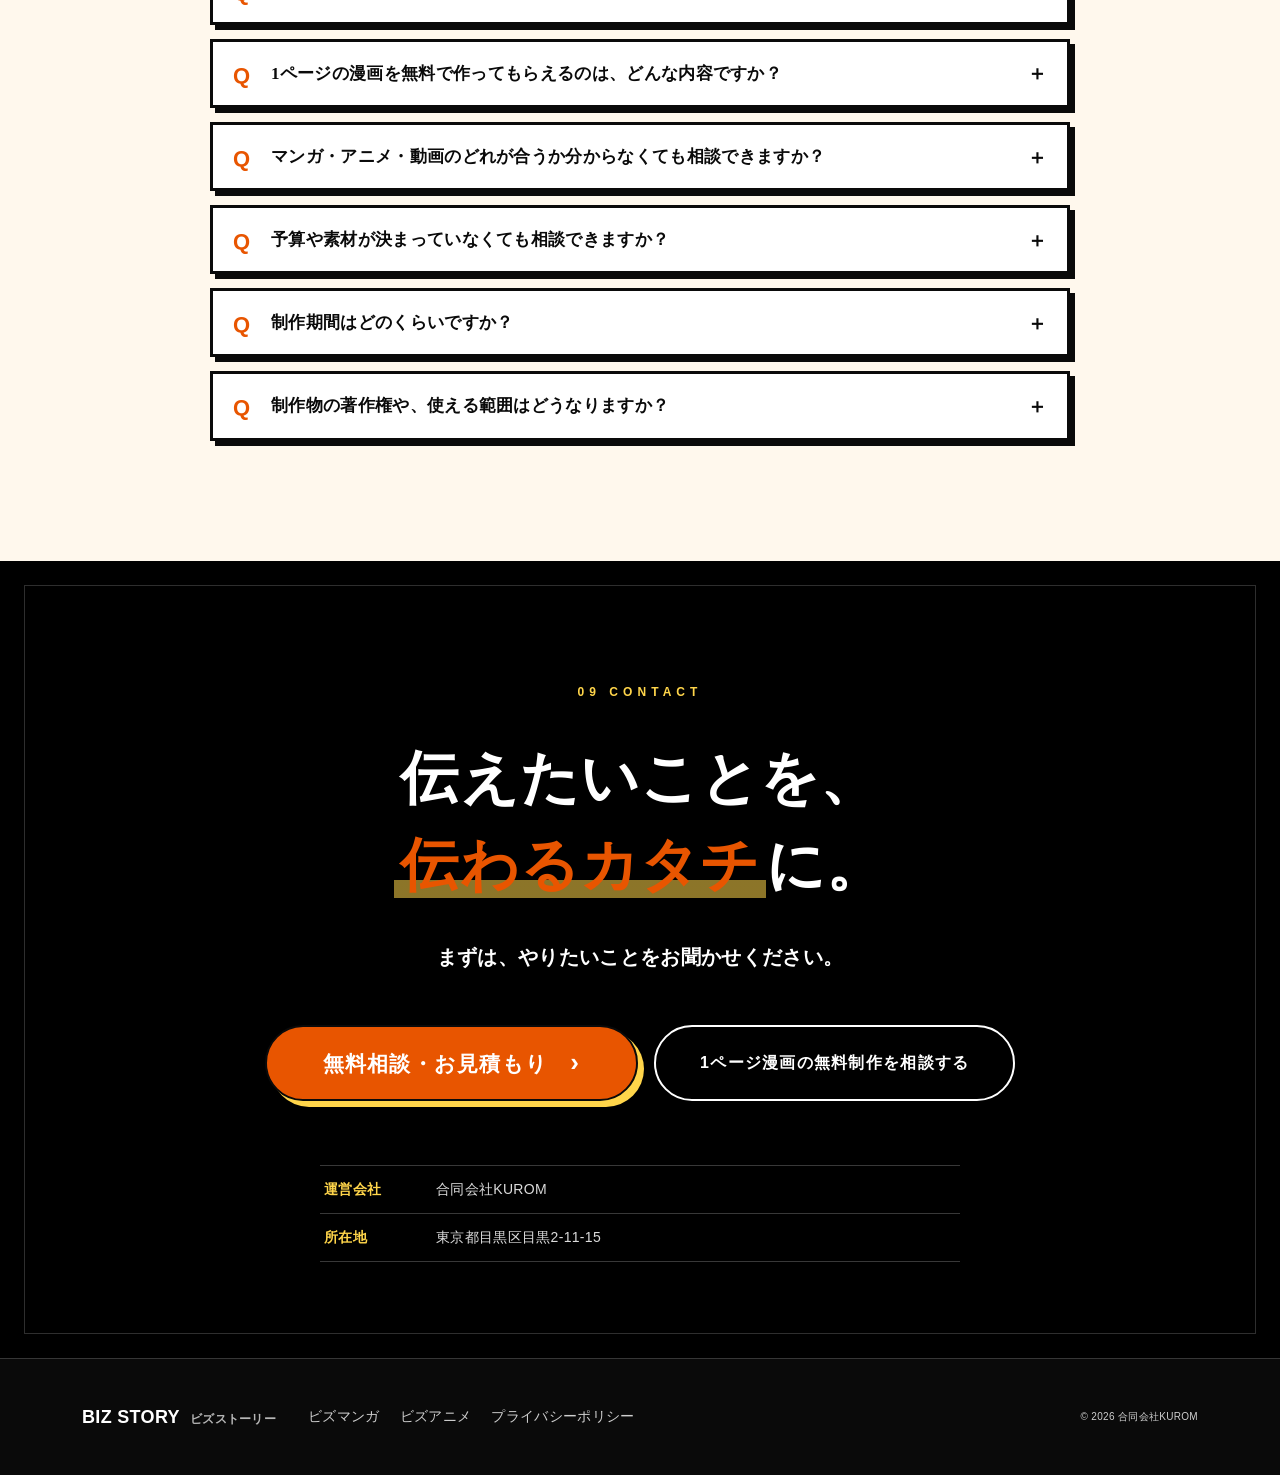
==== commit 6af30de7: "feat: マンガをパソコンでは見開きで読めるようにする（スマホは1ページずつのまま） - 幅769px以上は見開き（左から右へ）。右半分のクリックで次・左半分で前、矢印は出さない - 「右クリック：" ====
--- a/v7/index.html
+++ b/v7/index.html
@@ -34,9 +34,9 @@
   <link rel="preconnect" href="https://fonts.googleapis.com">
   <link rel="preconnect" href="https://fonts.gstatic.com" crossorigin>
   <link rel="stylesheet" href="https://fonts.googleapis.com/css2?family=Noto+Sans+JP:wght@400;500;700;900&family=Noto+Serif+JP:wght@700;900&family=Public+Sans:wght@700;900&display=swap">
-  <link rel="stylesheet" href="bizstory.css?v=20261116a">
-  <link rel="preload" href="images/manga/asobi-recruit/01.webp?v=20261116a" as="image" type="image/webp">
-  <script defer src="bizstory.js?v=20261116a"></script>
+  <link rel="stylesheet" href="bizstory.css?v=20261116f">
+  <link rel="preload" href="images/manga/asobi-recruit/01.webp?v=20261116f" as="image" type="image/webp">
+  <script defer src="bizstory.js?v=20261116f"></script>
 </head>
 <body class="bs-page bs-v5 bs-v6">
   <a class="bs-skip" href="#main">本文へ移動</a>
@@ -78,7 +78,7 @@
          ContentsX を知らない人が最初に「何の会社か」と「どこから相談するか」が分かるように、説明の1文と大きな相談ボタンを置く。
          マンガとアニメは顔が並ぶと視線が迷うので、別の画面に分ける。キャッチコピーはマンガに重ねず、左のぼかした背景の上に置く ===== -->
     <section class="bs6-hero" id="top" aria-labelledby="bs-top-title">
-      <img class="bs6-blur" src="images/manga/asobi-recruit/01.webp?v=20261116a" alt="" aria-hidden="true">
+      <img class="bs6-blur" src="images/manga/asobi-recruit/01.webp?v=20261116f" alt="" aria-hidden="true">
       <div class="bs6-hero__inner">
         <div class="bs6-hero__copy">
           <p class="bs6-mast" aria-hidden="true"><span>B</span>IZ STORY</p>
@@ -92,7 +92,7 @@
         </div>
         <div class="bs6-hero__visual">
           <button class="bs6-page" type="button" data-bs-read="asobi-recruit" aria-haspopup="dialog">
-            <img src="images/manga/asobi-recruit/01.webp?v=20261116a" width="900" height="1125" alt="採用マンガの1ページ目" fetchpriority="high">
+            <img src="images/manga/asobi-recruit/01.webp?v=20261116f" width="900" height="1125" alt="採用マンガの1ページ目" fetchpriority="high">
             <span class="bs6-label"><b>MANGA</b>ビズマンガ</span>
             <span class="bs6-page__hint">タップして読む</span>
           </button>
@@ -126,7 +126,7 @@
     </section>
 
     <nav class="bs6-strip" aria-label="3つの表現">
-      <a href="#works" data-bs-tab-link="manga"><img src="images/manga/asobi-recruit/01.webp?v=20261116a" alt=""><span><i class="bs6-num">01</i><b>ビズマンガ</b><em>MANGA</em></span></a>
+      <a href="#works" data-bs-tab-link="manga"><img src="images/manga/asobi-recruit/01.webp?v=20261116f" alt=""><span><i class="bs6-num">01</i><b>ビズマンガ</b><em>MANGA</em></span></a>
       <a href="#works" data-bs-tab-link="anime"><img src="https://i.ytimg.com/vi/V9ZC16hTlZI/hqdefault.jpg" alt=""><span><i class="bs6-num">02</i><b>ビズアニメ</b><em>ANIME</em></span></a>
       <a href="#works" data-bs-tab-link="video"><img src="https://i.ytimg.com/vi/4eCx5g9XSYQ/hqdefault.jpg" alt=""><span><i class="bs6-num">03</i><b>ビズ動画</b><em>VIDEO</em></span></a>
     </nav>
@@ -248,7 +248,7 @@
         <article class="bs6-uc" aria-labelledby="bs6-uc-recruit">
           <div class="bs6-uc__media">
             <button class="bs6-page bs6-page--tilt" type="button" data-bs-read="asobi-recruit" aria-haspopup="dialog">
-              <img src="images/manga/asobi-recruit/01.webp?v=20261116a" width="900" height="1125" alt="採用マンガの1ページ目" loading="lazy">
+              <img src="images/manga/asobi-recruit/01.webp?v=20261116f" width="900" height="1125" alt="採用マンガの1ページ目" loading="lazy">
               <span class="bs6-page__hint">全8ページを読む</span>
             </button>
           </div>
@@ -275,7 +275,7 @@
         <article class="bs6-uc bs6-uc--flip" aria-labelledby="bs6-uc-service">
           <div class="bs6-uc__media">
             <button class="bs6-page bs6-page--tilt" type="button" data-bs-read="service-manga" aria-haspopup="dialog">
-              <img src="images/manga/service-manga/effect.png?v=20261116a" width="567" height="807" alt="サービス説明のマンガ。導入後の変化を描いたページ" loading="lazy">
+              <img src="images/manga/service-manga/effect.png?v=20261116f" width="567" height="807" alt="サービス説明のマンガ。導入後の変化を描いたページ" loading="lazy">
               <span class="bs6-page__hint">全7ページを読む</span>
             </button>
           </div>
@@ -535,7 +535,7 @@
     </div>
   </div>
 
-  <!-- マンガを読む窓（ビズマンガのHPのトップと同じ、1ページずつめくる形。企業名・用途・ページ数は出さない）。中身は bizstory.js の openViewer が入れる -->
+  <!-- マンガを読む窓（パソコンは見開き・右半分のタップで次・左半分で前、スマホは1ページずつ。企業名・用途・ページ数は出さない）。中身は bizstory.js の openViewer が入れる -->
   <div class="bs-viewer" data-bs-viewer hidden>
     <div class="bs-viewer__backdrop" data-bs-viewer-close></div>
     <div class="bs-viewer__dialog" role="dialog" aria-modal="true" aria-label="マンガ">
@@ -543,6 +543,8 @@
         <div class="bs-viewer__track"></div>
         <button class="bs-viewer__arrow bs-viewer__prev" type="button" aria-label="前のページ">&#8249;</button>
         <button class="bs-viewer__arrow bs-viewer__next" type="button" aria-label="次のページ">&#8250;</button>
+        <span class="bs-viewer__hint bs-viewer__hint--left" aria-hidden="true">左クリック：前へ</span>
+        <span class="bs-viewer__hint bs-viewer__hint--right" aria-hidden="true">右クリック：次へ</span>
       </div>
       <div class="bs-viewer__foot">
         <div class="bs-viewer__dots"></div>
--- a/v7/bizstory.css
+++ b/v7/bizstory.css
@@ -0,0 +1,1533 @@
+/* ビズストーリー LP（他社の社長あてのメールに載せるLP）
+   見た目はビズマンガの用途別LP（josawa2255/bizmanga の css/bm-lp-v2.css「MANGA MAGAZINE × BRAND SITE」）に合わせる:
+   黒い太枠＋ずらした影のコマ割りパネル、明朝体の見出し＋オレンジ文字と黄色のマーカー、生成り色の面、黒い帯、フチ文字の番号。
+   色・太さの値は bm-lp-v2.css の :root（--lpv2-*）と同じ。このページだけで使うので、すべて .bs-page の中に閉じる。 */
+
+.bs-page {
+  --bs-paper: #ffffff;
+  --bs-cream: #fff8ed;
+  --bs-cream-deep: #f5ecd9;
+  --bs-ink: #0a0a0a;
+  --bs-ink-soft: #2a2520;
+  --bs-ink-mute: #6a6258;
+  --bs-rule-soft: #e4dbc6;
+  --bs-accent: #e85500;
+  --bs-accent-deep: #b94100;
+  --bs-accent-soft: rgba(232, 85, 0, 0.12);
+  --bs-yellow: #ffd54a;
+  --bs-font-display: "Noto Serif JP", "Hiragino Mincho ProN", serif;
+  --bs-font-sans: "Noto Sans JP", "Hiragino Kaku Gothic ProN", sans-serif;
+  --bs-font-mono: "Public Sans", "Noto Sans JP", sans-serif;
+  --bs-shadow-panel: 8px 8px 0 var(--bs-ink);
+  --bs-shadow-panel-sm: 5px 5px 0 var(--bs-ink);
+  --bs-border-w: 3px;
+  --bs-header-h: 68px;
+
+  margin: 0;
+  background: var(--bs-paper);
+  color: var(--bs-ink);
+  font-family: var(--bs-font-sans);
+  font-size: 16px;
+  line-height: 1.9;
+  letter-spacing: 0.02em;
+  -webkit-text-size-adjust: 100%;
+}
+.bs-page *, .bs-page *::before, .bs-page *::after { box-sizing: border-box; }
+.bs-page img { max-width: 100%; height: auto; display: block; }
+.bs-page a { color: inherit; }
+.bs-page :where(h1, h2, h3, p, ul, ol, figure, dl) { margin: 0; }
+.bs-page :where(ul, ol) { padding: 0; list-style: none; }
+.bs-page :focus-visible { outline: 3px solid var(--bs-accent); outline-offset: 3px; }
+.bs-page [hidden] { display: none !important; }
+html:has(.bs-page) { scroll-behavior: smooth; scroll-padding-top: calc(var(--bs-header-h, 68px) + 12px); }
+
+.bs-skip { position: absolute; left: -9999px; top: 0; }
+.bs-skip:focus { left: 12px; top: 12px; z-index: 100; background: #fff; padding: 8px 16px; }
+
+.bs-container { max-width: 1180px; margin: 0 auto; padding: 0 32px; }
+.bs-br-pc { display: initial; }
+
+/* ---------- 文字 ---------- */
+.bs-eyebrow {
+  display: inline-flex; align-items: center; gap: 14px;
+  font-family: var(--bs-font-mono); font-size: 12px; font-weight: 900;
+  letter-spacing: 0.32em; text-transform: uppercase; color: var(--bs-accent);
+  margin: 0 0 20px;
+}
+.bs-eyebrow::before { content: ""; width: 40px; height: 2px; background: var(--bs-accent); display: inline-block; }
+.bs-h2, .bs-h3, .bs-hero__title, .bs-bridge__statement, .bs-end__title { word-break: auto-phrase; text-wrap: balance; }
+.bs-h2 {
+  font-family: var(--bs-font-display); font-size: clamp(30px, 4.6vw, 52px); font-weight: 900;
+  line-height: 1.35; letter-spacing: 0.02em; margin: 0 0 24px;
+}
+.bs-h2 em, .bs-h3 em, .bs-hero__title em {
+  font-style: normal; color: var(--bs-accent);
+  background-image: linear-gradient(to top, var(--bs-yellow) 0%, var(--bs-yellow) 28%, transparent 28%);
+  padding: 0 4px;
+}
+.bs-h3 {
+  font-family: var(--bs-font-display); font-size: clamp(19px, 2vw, 23px); font-weight: 900;
+  line-height: 1.5; letter-spacing: 0.02em; margin: 0 0 12px;
+}
+.bs-lead { font-size: clamp(15px, 1.4vw, 17px); line-height: 2; color: var(--bs-ink-soft); letter-spacing: 0.04em; }
+
+/* 章の見出し（裏にクリーム色のもや） */
+.bs-head { text-align: center; margin: 0 auto 64px; max-width: 840px; position: relative; isolation: isolate; }
+.bs-head::before {
+  content: ""; position: absolute; inset: -40px -30px; z-index: -1; pointer-events: none; filter: blur(14px);
+  background:
+    radial-gradient(ellipse 60% 70% at 50% 40%, rgba(255, 213, 74, 0.28) 0%, transparent 70%),
+    radial-gradient(ellipse 85% 75% at 50% 50%, rgba(255, 248, 237, 1) 0%, rgba(255, 248, 237, 0.65) 55%, transparent 100%);
+}
+.bs-head .bs-eyebrow { justify-content: center; }
+.bs-head .bs-eyebrow::before { display: none; }
+
+/* ---------- ボタン（太枠＋ずらした影） ---------- */
+.bs-btn {
+  display: inline-flex; align-items: center; justify-content: center; gap: 10px;
+  min-height: 48px; padding: 16px 30px;
+  font-family: var(--bs-font-sans); font-size: 15px; font-weight: 900; letter-spacing: 0.08em; line-height: 1.4;
+  text-decoration: none; text-align: center; cursor: pointer;
+  border: var(--bs-border-w) solid var(--bs-ink); background: var(--bs-accent); color: #fff !important;
+  box-shadow: var(--bs-shadow-panel-sm);
+  transition: transform 0.18s ease, box-shadow 0.18s ease, background 0.18s ease, color 0.18s ease;
+}
+.bs-btn:hover { transform: translate(-2px, -2px); box-shadow: 7px 7px 0 var(--bs-ink); }
+.bs-btn:active { transform: translate(0, 0); box-shadow: 2px 2px 0 var(--bs-ink); }
+.bs-btn--ghost { background: #fff; color: var(--bs-ink) !important; }
+.bs-btn--ghost:hover { background: var(--bs-ink); color: #fff !important; }
+.bs-btn--sm { min-height: 44px; padding: 8px 18px; font-size: 13px; box-shadow: 3px 3px 0 var(--bs-ink); }
+.bs-btn--sm:hover { box-shadow: 5px 5px 0 var(--bs-ink); }
+.bs-btn--lg { padding: 22px 44px; font-size: 16px; }
+.bs-btn--on-dark { border-color: #fff; box-shadow: 6px 6px 0 var(--bs-yellow); }
+.bs-btn--on-dark:hover { box-shadow: 9px 9px 0 var(--bs-yellow); }
+
+/* ---------- ヘッダー ---------- */
+.bs-header {
+  position: sticky; top: 0; z-index: 50; height: var(--bs-header-h);
+  background: rgba(255, 255, 255, 0.96); backdrop-filter: blur(8px);
+  border-bottom: var(--bs-border-w) solid var(--bs-ink);
+}
+.bs-header__inner { height: 100%; max-width: 1280px; margin: 0 auto; padding: 0 24px; display: flex; align-items: center; gap: 24px; }
+.bs-logo { display: inline-flex; align-items: baseline; gap: 10px; text-decoration: none; color: var(--bs-ink) !important; }
+.bs-logo__en { font-family: var(--bs-font-mono); font-weight: 900; font-size: 24px; letter-spacing: -0.01em; }
+.bs-logo__en::first-letter { color: var(--bs-accent); }
+.bs-logo__ja { font-size: 12px; font-weight: 700; color: var(--bs-ink-mute); }
+.bs-nav { display: flex; align-items: center; gap: 2px; margin-left: auto; }
+.bs-nav__link { display: inline-flex; align-items: center; min-height: 44px; padding: 0 11px; font-size: 14px; font-weight: 700; text-decoration: none; white-space: nowrap; }
+.bs-nav__link:hover { color: var(--bs-accent); }
+.bs-nav__link--parent::after {
+  content: ""; width: 6px; height: 6px; margin: -3px 0 0 7px; border: solid currentColor; border-width: 0 2px 2px 0; transform: rotate(45deg);
+}
+/* サービスの小項目（上に重ねて開く） */
+.bs-nav__group { position: relative; }
+.bs-nav__menu {
+  position: absolute; top: 100%; left: 0; min-width: 190px; display: none; flex-direction: column; padding: 6px 0;
+  background: #fff; border: var(--bs-border-w) solid var(--bs-ink); box-shadow: var(--bs-shadow-panel-sm);
+}
+.bs-nav__group:hover .bs-nav__menu, .bs-nav__group:focus-within .bs-nav__menu { display: flex; }
+.bs-nav__menu a { display: flex; align-items: center; min-height: 44px; padding: 0 18px; font-size: 14px; font-weight: 700; text-decoration: none; white-space: nowrap; }
+.bs-nav__menu a:hover { background: var(--bs-cream); color: var(--bs-accent-deep); }
+
+/* 狭い画面のメニュー */
+.bs-menu { display: none; position: relative; }
+.bs-menu__btn {
+  list-style: none; cursor: pointer; display: inline-flex; align-items: center; gap: 8px; min-height: 44px; padding: 0 14px;
+  font-size: 13px; font-weight: 900; background: #fff; border: var(--bs-border-w) solid var(--bs-ink);
+}
+.bs-menu__btn::-webkit-details-marker { display: none; }
+.bs-menu__icon, .bs-menu__icon::before, .bs-menu__icon::after { display: block; width: 16px; height: 2px; background: var(--bs-ink); }
+.bs-menu__icon { position: relative; }
+.bs-menu__icon::before, .bs-menu__icon::after { content: ""; position: absolute; left: 0; }
+.bs-menu__icon::before { top: -5px; }
+.bs-menu__icon::after { top: 5px; }
+.bs-menu[open] .bs-menu__icon { background: transparent; }
+.bs-menu[open] .bs-menu__icon::before { top: 0; transform: rotate(45deg); }
+.bs-menu[open] .bs-menu__icon::after { top: 0; transform: rotate(-45deg); }
+.bs-menu__panel {
+  position: absolute; right: 0; top: calc(100% + 12px); width: min(300px, calc(100vw - 32px));
+  max-height: calc(100dvh - var(--bs-header-h) - 24px); overflow-y: auto; padding: 8px 0 12px;
+  display: flex; flex-direction: column; background: #fff; border: var(--bs-border-w) solid var(--bs-ink); box-shadow: var(--bs-shadow-panel-sm);
+}
+.bs-menu__panel a { display: flex; align-items: center; min-height: 44px; padding: 0 20px 0 36px; font-size: 14px; font-weight: 700; text-decoration: none; }
+.bs-menu__panel a.bs-menu__top { padding-left: 20px; font-weight: 900; }
+.bs-menu__panel a:hover { background: var(--bs-cream); }
+.bs-menu__panel a:not(.bs-menu__top) + .bs-menu__top { margin-top: 8px; border-top: 2px solid var(--bs-ink); }
+.bs-menu__group {
+  margin: 8px 0 0; padding: 8px 20px 4px; border-top: 2px solid var(--bs-ink);
+  font-family: var(--bs-font-display); font-size: 15px; font-weight: 900; color: var(--bs-accent-deep);
+}
+
+/* ---------- HERO ---------- */
+.bs-hero {
+  position: relative; overflow: hidden; background: var(--bs-cream);
+  border-bottom: var(--bs-border-w) solid var(--bs-ink);
+}
+.bs-hero::before {
+  content: ""; position: absolute; inset: 0; pointer-events: none; opacity: 0.5;
+  background-image: radial-gradient(rgba(232, 85, 0, 0.22) 1px, transparent 1.4px); background-size: 8px 8px;
+  -webkit-mask-image: linear-gradient(100deg, transparent 35%, #000 100%); mask-image: linear-gradient(100deg, transparent 35%, #000 100%);
+}
+.bs-hero__inner {
+  position: relative; max-width: 1280px; margin: 0 auto; padding: 72px 32px 88px;
+  display: grid; grid-template-columns: minmax(0, 1fr) minmax(0, 1.05fr); align-items: center; gap: 56px;
+}
+.bs-hero__tag {
+  display: inline-block; margin-bottom: 20px; padding: 6px 14px;
+  background: var(--bs-ink); color: #fff; font-size: 13px; font-weight: 900; letter-spacing: 0.1em;
+}
+.bs-hero__copy .bs-eyebrow { display: flex; }
+.bs-hero__title {
+  font-family: var(--bs-font-display); font-size: clamp(36px, 4.8vw, 64px); font-weight: 900;
+  line-height: 1.3; letter-spacing: 0.02em;
+}
+.bs-hero__lead { margin-top: 28px; font-size: clamp(15px, 1.3vw, 17px); line-height: 2; color: var(--bs-ink-soft); max-width: 34em; }
+.bs-hero__actions { display: flex; flex-wrap: wrap; gap: 18px; margin-top: 36px; }
+.bs-hero__visual { position: relative; }
+.bs-hero__visual img {
+  width: 100%; aspect-ratio: 3 / 2; object-fit: cover;
+  border: var(--bs-border-w) solid var(--bs-ink); box-shadow: var(--bs-shadow-panel); background: #fff;
+}
+
+/* ---------- 章 ---------- */
+.bs-section { padding: 120px 0; position: relative; overflow-x: clip; }
+.bs-section--cream { background: var(--bs-cream); }
+
+/* コマ割りパネル（なぜマンガとアニメなのか） */
+.bs-panels { display: grid; grid-template-columns: repeat(3, minmax(0, 1fr)); gap: 32px; }
+.bs-panel-card {
+  position: relative; background: #fff; border: var(--bs-border-w) solid var(--bs-ink);
+  box-shadow: var(--bs-shadow-panel); padding: 100px 28px 30px; min-height: 196px;
+  transition: transform 0.22s ease, box-shadow 0.22s ease;
+}
+.bs-panel-card:hover { transform: translate(-3px, -3px); box-shadow: 11px 11px 0 var(--bs-ink); }
+.bs-panel-card__num {
+  position: absolute; top: 28px; left: 28px; width: 56px; height: 56px;
+  display: flex; align-items: center; justify-content: center;
+  font-family: var(--bs-font-display); font-weight: 900; font-size: 26px; color: #fff; background: var(--bs-ink);
+}
+.bs-panel-card p { font-size: 15px; line-height: 2; color: var(--bs-ink-soft); }
+
+/* 黒い帯 */
+.bs-bridge { position: relative; background: var(--bs-ink); color: #fff; padding: 120px 0; overflow: hidden; text-align: center; }
+.bs-bridge::before {
+  content: ""; position: absolute; inset: 0; pointer-events: none; opacity: 0.55;
+  background-image: radial-gradient(rgba(232, 85, 0, 0.4) 1px, transparent 1.5px); background-size: 8px 8px;
+}
+.bs-bridge::after { content: ""; position: absolute; inset: 24px; border: 1px solid rgba(255, 255, 255, 0.18); pointer-events: none; }
+.bs-bridge__inner { position: relative; z-index: 1; max-width: 920px; margin: 0 auto; padding: 0 32px; }
+.bs-bridge__eyebrow { font-family: var(--bs-font-mono); font-size: 12px; font-weight: 900; letter-spacing: 0.42em; color: var(--bs-yellow); margin-bottom: 28px; }
+.bs-bridge__statement { font-family: var(--bs-font-display); font-weight: 900; font-size: clamp(26px, 4.4vw, 50px); line-height: 1.6; letter-spacing: 0.04em; }
+.bs-bridge__statement em { font-style: normal; color: var(--bs-accent); position: relative; display: inline-block; }
+.bs-bridge__statement em::before {
+  content: ""; position: absolute; inset: -4px -8px; border: 2px solid var(--bs-accent); transform: rotate(-1deg); pointer-events: none;
+}
+
+/* 得られること（画像つきパネル） */
+.bs-merits { display: grid; grid-template-columns: repeat(2, minmax(0, 1fr)); gap: 36px; }
+.bs-merit {
+  display: flex; flex-direction: column; background: #fff; overflow: hidden;
+  border: var(--bs-border-w) solid var(--bs-ink); box-shadow: var(--bs-shadow-panel);
+  transition: transform 0.22s ease, box-shadow 0.22s ease;
+}
+.bs-merit:hover { transform: translate(-3px, -3px); box-shadow: 11px 11px 0 var(--bs-ink); }
+.bs-merit__img { width: 100%; aspect-ratio: 16 / 9; object-fit: cover; object-position: center 22%; border-bottom: var(--bs-border-w) solid var(--bs-ink); background: var(--bs-cream-deep); }
+.bs-merit__body { padding: 28px 28px 32px; }
+.bs-merit__label {
+  display: inline-block; margin-bottom: 14px; padding: 3px 12px;
+  font-family: var(--bs-font-sans); font-size: 13px; font-weight: 900; letter-spacing: 0.08em;
+  color: #fff; background: var(--bs-accent);
+}
+.bs-merit p:last-child { font-size: 15px; line-height: 2; color: var(--bs-ink-soft); }
+
+/* マンガからアニメへ（3つの段階） */
+.bs-step__num, .bs-flow__num {
+  display: block; font-family: var(--bs-font-display); font-weight: 900; font-size: 48px; line-height: 0.95;
+  color: var(--bs-accent-soft); -webkit-text-stroke: 1.5px var(--bs-accent); letter-spacing: -0.04em; margin-bottom: 10px;
+}
+.bs-step__name, .bs-flow__name { font-family: var(--bs-font-display); font-weight: 900; font-size: 17px; line-height: 1.5; margin-bottom: 8px; }
+.bs-step__desc, .bs-flow__desc { font-size: 14px; line-height: 1.9; color: var(--bs-ink-soft); }
+
+/* 段階を踏むもの（マンガからアニメへ・制作の流れ）: パネル → 矢印 → パネル で、進んでいることを見せる */
+.bs-steps, .bs-flow { position: relative; display: grid; gap: 72px; }
+.bs-steps { grid-template-columns: repeat(3, minmax(0, 1fr)); }
+.bs-flow { grid-template-columns: repeat(4, minmax(0, 1fr)); }
+.bs-step, .bs-flow__step {
+  position: relative; z-index: 1; background: #fff; padding: 26px 24px 28px;
+  border: var(--bs-border-w) solid var(--bs-ink); box-shadow: var(--bs-shadow-panel-sm);
+}
+.bs-flow__step { min-height: 210px; }
+.bs-step:not(:last-child)::after, .bs-flow__step:not(:last-child)::after {
+  content: ""; position: absolute; top: 50%; right: -55px; z-index: 2; width: 34px; height: 34px;
+  background: var(--bs-accent); border: var(--bs-border-w) solid var(--bs-ink);
+  clip-path: polygon(0 18%, 52% 18%, 52% 0, 100% 50%, 52% 100%, 52% 82%, 0 82%);
+  transform: translateY(-50%);
+}
+/* 矢印の黒い縁（clip-path では枠線が切れるので、少し大きい黒い矢印を後ろに重ねる） */
+.bs-step:not(:last-child)::before, .bs-flow__step:not(:last-child)::before {
+  content: ""; position: absolute; top: 50%; right: -58px; z-index: 2; width: 40px; height: 40px; background: var(--bs-ink);
+  clip-path: polygon(0 14%, 52% 14%, 52% 0, 100% 50%, 52% 100%, 52% 86%, 0 86%);
+  transform: translateY(-50%);
+}
+.bs-step__num, .bs-flow__num { position: relative; }
+.bs-step__num::before, .bs-flow__num::before {
+  content: "STEP"; display: block; margin-bottom: 6px;
+  font-family: var(--bs-font-mono); font-size: 11px; font-weight: 900; letter-spacing: 0.3em; line-height: 1; color: var(--bs-ink); -webkit-text-stroke: 0;
+}
+.bs-step__num, .bs-flow__num { display: inline-block; }
+.bs-feature__arrow {
+  justify-self: center; width: 40px; height: 40px; background: var(--bs-accent);
+  clip-path: polygon(0 18%, 52% 18%, 52% 0, 100% 50%, 52% 100%, 52% 82%, 0 82%);
+}
+
+/* ASOBI SYSTEM の事例 */
+.bs-feature {
+  margin-top: 56px; background: #fff; border: var(--bs-border-w) solid var(--bs-ink); box-shadow: var(--bs-shadow-panel);
+  padding: 36px;
+}
+.bs-feature__label { font-family: var(--bs-font-mono); font-size: 12px; font-weight: 900; letter-spacing: 0.32em; color: var(--bs-accent); margin-bottom: 8px; }
+.bs-feature__head { padding-bottom: 20px; border-bottom: 2px dashed var(--bs-rule-soft); }
+.bs-feature__text { font-size: 15px; color: var(--bs-ink-soft); }
+.bs-feature__body { display: grid; grid-template-columns: minmax(0, 0.8fr) 48px minmax(0, 1.6fr); align-items: center; gap: 20px; margin-top: 24px; }
+.bs-feature__slot-label { display: flex; align-items: baseline; gap: 10px; font-size: 14px; font-weight: 900; margin-bottom: 10px; }
+.bs-feature__slot-label span { font-family: var(--bs-font-mono); font-size: 12px; letter-spacing: 0.24em; color: var(--bs-accent); }
+.bs-feature__media {
+  appearance: none; cursor: pointer; font: inherit; width: 100%; padding: 0;
+  position: relative; display: grid; place-items: center; overflow: hidden; background: var(--bs-cream-deep);
+  border: var(--bs-border-w) solid var(--bs-ink); box-shadow: var(--bs-shadow-panel-sm);
+  transition: transform 0.18s ease, box-shadow 0.18s ease;
+}
+.bs-feature__media:hover { transform: translate(-2px, -2px); box-shadow: 7px 7px 0 var(--bs-ink); }
+.bs-feature__media img { width: 100%; height: 100%; object-fit: cover; }
+.bs-feature__media--manga { aspect-ratio: 4 / 5; }
+.bs-feature__media--anime {
+  aspect-ratio: 16 / 9; background-color: var(--bs-ink); color: #fff;
+  background-image: radial-gradient(rgba(232, 85, 0, 0.45) 1px, transparent 1.5px); background-size: 8px 8px;
+}
+.bs-feature__media--anime .bs-placeholder { color: #fff; }
+.bs-feature__hint {
+  position: absolute; right: 0; bottom: 0; padding: 6px 14px; font-size: 13px; font-weight: 900;
+  background: var(--bs-accent); color: #fff; border-top: var(--bs-border-w) solid var(--bs-ink); border-left: var(--bs-border-w) solid var(--bs-ink);
+}
+.bs-placeholder { font-size: 15px; font-weight: 900; letter-spacing: 0.06em; color: var(--bs-ink-mute); text-align: center; padding: 0 16px; }
+
+/* 3つのサービス（カード全体が各サービスの章へのリンク） */
+.bs-services { display: grid; grid-template-columns: repeat(3, minmax(0, 1fr)); gap: 32px; }
+.bs-svc {
+  display: flex; flex-direction: column; background: #fff; text-decoration: none; color: var(--bs-ink) !important;
+  border: var(--bs-border-w) solid var(--bs-ink); box-shadow: var(--bs-shadow-panel);
+  transition: transform 0.22s ease, box-shadow 0.22s ease;
+}
+.bs-svc:hover, .bs-svc:focus-visible { transform: translate(-3px, -3px); box-shadow: 11px 11px 0 var(--bs-ink); }
+.bs-svc span { display: block; }
+.bs-svc__img { position: relative; border-bottom: var(--bs-border-w) solid var(--bs-ink); overflow: hidden; }
+.bs-svc__img img { width: 100%; aspect-ratio: 4 / 3; object-fit: cover; }
+.bs-svc .bs-svc__no {
+  position: absolute; top: 14px; left: 14px; width: 52px; height: 52px; display: flex; align-items: center; justify-content: center;
+  font-family: var(--bs-font-display); font-weight: 900; font-size: 24px; color: #fff; background: var(--bs-ink); border: 2px solid #fff;
+}
+.bs-svc__body { padding: 22px 24px 24px; display: flex !important; flex-direction: column; flex: 1; }
+.bs-svc__label { font-family: var(--bs-font-mono); font-size: 12px; font-weight: 900; letter-spacing: 0.28em; color: var(--bs-accent); }
+.bs-svc__name { font-family: var(--bs-font-display); font-weight: 900; font-size: clamp(22px, 2.2vw, 26px); line-height: 1.4; margin: 4px 0 8px; }
+.bs-svc__copy { font-family: var(--bs-font-display); font-weight: 900; font-size: 16px; line-height: 1.6; }
+.bs-svc .bs-svc__tags { display: flex; flex-wrap: wrap; gap: 6px; margin: 14px 0 18px; }
+.bs-svc__tags span { font-size: 12px; font-weight: 700; padding: 2px 10px; border: 1.5px solid var(--bs-ink); background: var(--bs-cream); }
+.bs-svc .bs-svc__more {
+  margin-top: auto; display: flex; align-items: center; justify-content: space-between; min-height: 44px;
+  padding-top: 12px; border-top: 2px solid var(--bs-ink); font-size: 14px; font-weight: 900; color: var(--bs-accent-deep);
+}
+.bs-svc__more::after { content: "↓"; font-family: var(--bs-font-mono); font-size: 18px; transition: transform 0.2s ease; }
+.bs-svc:hover .bs-svc__more::after { transform: translateY(3px); }
+.bs-combo {
+  margin-top: 40px; display: flex; align-items: center; gap: 18px; flex-wrap: wrap; padding: 18px 24px;
+  text-decoration: none; color: var(--bs-ink) !important; background: var(--bs-cream);
+  border: var(--bs-border-w) solid var(--bs-ink); box-shadow: var(--bs-shadow-panel-sm);
+  transition: transform 0.18s ease, box-shadow 0.18s ease;
+}
+.bs-combo:hover { transform: translate(-2px, -2px); box-shadow: 7px 7px 0 var(--bs-ink); }
+.bs-combo__label { font-size: 13px; font-weight: 900; padding: 3px 12px; background: var(--bs-accent); color: #fff; }
+.bs-combo__text { font-family: var(--bs-font-display); font-weight: 900; font-size: 17px; flex: 1 1 320px; }
+.bs-combo__more { font-size: 14px; font-weight: 900; color: var(--bs-accent-deep); }
+.bs-combo__more::after { content: " ↓"; }
+
+/* サービスごとの章（右上の札でどのサービスの話かを示す） */
+.bs-svc-head { position: relative; text-align: center; margin: 0 auto 56px; isolation: isolate; }
+.bs-svc-head::before {
+  content: ""; position: absolute; inset: -40px 15%; z-index: -1; pointer-events: none; filter: blur(14px);
+  background: radial-gradient(ellipse 60% 70% at 50% 40%, rgba(255, 213, 74, 0.24) 0%, transparent 70%);
+}
+.bs-svc-head .bs-eyebrow { justify-content: center; }
+.bs-svc-head .bs-eyebrow::before { display: none; }
+.bs-svc-head .bs-lead { max-width: 760px; margin: 0 auto; }
+.bs-svc-tag {
+  position: absolute; top: 0; right: 0; display: flex; flex-direction: column; align-items: flex-start; gap: 2px;
+  padding: 10px 16px; background: var(--bs-ink); color: #fff; text-align: left;
+  font-family: var(--bs-font-display); font-weight: 900; font-size: 18px; line-height: 1.3;
+  border: var(--bs-border-w) solid var(--bs-ink); box-shadow: 5px 5px 0 var(--bs-accent);
+}
+.bs-svc-tag span { font-family: var(--bs-font-mono); font-size: 11px; letter-spacing: 0.24em; color: var(--bs-yellow); }
+.bs-svc-section .bs-merits { grid-template-columns: repeat(3, minmax(0, 1fr)); gap: 32px; }
+.bs-svc-foot { margin-top: 48px; text-align: center; }
+.bs-svc-section .bs-note { text-align: center; margin-top: 24px; }
+
+/* 黒地の章（ビズアニメ。ビズアニメのページの黒地に寄せる） */
+.bs-section--ink { background: var(--bs-ink); color: #fff; }
+.bs-section--ink::before {
+  content: ""; position: absolute; inset: 0; pointer-events: none; opacity: 0.35;
+  background-image: radial-gradient(rgba(255, 213, 74, 0.35) 1px, transparent 1.5px); background-size: 8px 8px;
+}
+.bs-section--ink .bs-container { position: relative; }
+.bs-section--ink .bs-svc-head::before { display: none; }
+.bs-section--ink .bs-lead { color: rgba(255, 255, 255, 0.85); }
+.bs-section--ink .bs-eyebrow { color: var(--bs-yellow); }
+.bs-section--ink .bs-svc-tag { background: var(--bs-yellow); color: var(--bs-ink); border-color: #fff; box-shadow: 5px 5px 0 var(--bs-accent); }
+.bs-section--ink .bs-svc-tag span { color: var(--bs-accent-deep); }
+.bs-section--ink .bs-merit__img { object-position: center; }
+.bs-section--ink .bs-merit { color: var(--bs-ink); border-color: #fff; box-shadow: 8px 8px 0 var(--bs-yellow); }
+.bs-section--ink .bs-merit:hover { box-shadow: 11px 11px 0 var(--bs-yellow); }
+
+/* ---------- サービスの章の中の小見出し（導入事例・制作事例） ---------- */
+.bs-sub { margin-top: 104px; }
+.bs-sub__head { text-align: center; max-width: 760px; margin: 0 auto 48px; }
+.bs-sub__head .bs-eyebrow { justify-content: center; margin-bottom: 14px; }
+.bs-sub__head .bs-eyebrow::before { display: none; }
+.bs-sub__head .bs-lead { word-break: auto-phrase; text-wrap: balance; }
+.bs-sub__title {
+  font-family: var(--bs-font-display); font-size: clamp(24px, 3.2vw, 36px); font-weight: 900;
+  line-height: 1.4; letter-spacing: 0.02em; margin-bottom: 14px; word-break: auto-phrase; text-wrap: balance;
+}
+.bs-sub__title em {
+  font-style: normal; color: var(--bs-accent); padding: 0 4px;
+  background-image: linear-gradient(to top, var(--bs-yellow) 0%, var(--bs-yellow) 28%, transparent 28%);
+}
+.bs-section--ink .bs-sub__title em { background-image: linear-gradient(to top, rgba(255, 213, 74, 0.45) 0%, rgba(255, 213, 74, 0.45) 28%, transparent 28%); }
+
+/* 導入事例（左にマンガ、右に 業種・課題・導入・成果・なぜ効いたか） */
+.bs-cases { display: grid; gap: 40px; }
+.bs-case {
+  display: grid; grid-template-columns: minmax(0, 0.42fr) minmax(0, 1fr); gap: 32px; align-items: start;
+  background: #fff; padding: 28px; border: var(--bs-border-w) solid var(--bs-ink); box-shadow: var(--bs-shadow-panel);
+}
+.bs-case__media {
+  appearance: none; cursor: pointer; font: inherit; padding: 0; width: 100%; position: relative; display: block; overflow: hidden;
+  aspect-ratio: 4 / 5; background: var(--bs-cream-deep);
+  border: var(--bs-border-w) solid var(--bs-ink); box-shadow: var(--bs-shadow-panel-sm);
+  transition: transform 0.18s ease, box-shadow 0.18s ease;
+}
+.bs-case__media:hover { transform: translate(-2px, -2px); box-shadow: 7px 7px 0 var(--bs-ink); }
+.bs-case__media img { width: 100%; height: 100%; object-fit: cover; object-position: center top; }
+.bs-case__hint {
+  position: absolute; right: 0; bottom: 0; padding: 6px 14px; font-size: 13px; font-weight: 900;
+  background: var(--bs-accent); color: #fff; border-top: var(--bs-border-w) solid var(--bs-ink); border-left: var(--bs-border-w) solid var(--bs-ink);
+}
+.bs-case__title {
+  margin: 0 0 18px; padding-left: 14px; border-left: 6px solid var(--bs-accent);
+  font-family: var(--bs-font-display); font-size: clamp(19px, 2vw, 24px); font-weight: 900; line-height: 1.5;
+  word-break: auto-phrase; text-wrap: balance;
+}
+.bs-case__title > span:first-child {
+  display: block; margin-bottom: 4px; font-family: var(--bs-font-sans); font-size: 13px; letter-spacing: 0.08em; color: var(--bs-accent-deep);
+}
+.bs-case__rows { display: grid; gap: 8px; }
+.bs-case__rows div { display: grid; grid-template-columns: 7.5em minmax(0, 1fr); gap: 16px; align-items: center; padding-bottom: 8px; border-bottom: 1px solid var(--bs-rule-soft); }
+.bs-case__rows dt {
+  align-self: stretch; display: flex; align-items: center; justify-content: center; padding: 6px 8px;
+  font-size: 13px; font-weight: 900; text-align: center; background: var(--bs-cream); border: 2px solid var(--bs-ink);
+}
+.bs-case__rows dd { margin: 0; font-size: 15px; line-height: 1.8; color: var(--bs-ink-soft); }
+.bs-case__result { background: var(--bs-accent-soft); border-bottom: 0 !important; padding: 8px 8px 8px 0; }
+.bs-case__result dt { background: var(--bs-accent); color: #fff; border-color: var(--bs-ink); }
+.bs-case__result dd { font-family: var(--bs-font-display); font-size: 17px; font-weight: 900; color: var(--bs-accent-deep); }
+.bs-case__why { border-bottom: 0 !important; }
+.bs-case__why dt { background: var(--bs-yellow); }
+.bs-cases__cta { margin-top: 40px; text-align: center; font-family: var(--bs-font-display); font-size: clamp(16px, 1.6vw, 19px); font-weight: 900; }
+/* まだ中身が決まっていない所（先方に確かめてから差し替える） */
+.bs-tbd { color: var(--bs-ink-mute) !important; background: repeating-linear-gradient(-45deg, transparent 0 6px, rgba(10, 10, 10, 0.04) 6px 12px); outline: 1.5px dashed var(--bs-ink-mute); outline-offset: 2px; }
+
+/* ---------- 制作事例の一覧 ---------- */
+.bs-filter { display: flex; flex-wrap: wrap; justify-content: center; gap: 8px; margin-bottom: 32px; }
+.bs-filter button {
+  appearance: none; cursor: pointer; font: inherit; font-size: 14px; font-weight: 700;
+  min-height: 44px; padding: 0 16px; background: #fff; color: var(--bs-ink); border: 2px solid var(--bs-ink);
+}
+.bs-filter button[aria-pressed="true"] { background: var(--bs-accent); border-color: var(--bs-ink); color: #fff; }
+.bs-grid { display: grid; gap: 32px 28px; }
+.bs-grid--manga { grid-template-columns: repeat(3, minmax(0, 1fr)); }
+.bs-grid--video { grid-template-columns: repeat(auto-fill, minmax(300px, 1fr)); }
+.bs-grid--wide { grid-template-columns: repeat(3, minmax(0, 1fr)); }
+.bs-card {
+  appearance: none; cursor: pointer; text-align: left; font: inherit; color: inherit; padding: 0; width: 100%; height: 100%;
+  display: flex; flex-direction: column; background: #fff;
+  border: var(--bs-border-w) solid var(--bs-ink); box-shadow: var(--bs-shadow-panel);
+  transition: transform 0.22s ease, box-shadow 0.22s ease;
+}
+.bs-card:hover, .bs-card:focus-visible { transform: translate(-3px, -3px); box-shadow: 11px 11px 0 var(--bs-ink); }
+.bs-card__thumb { position: relative; display: block; overflow: hidden; background: var(--bs-cream-deep); border-bottom: var(--bs-border-w) solid var(--bs-ink); }
+.bs-grid--manga .bs-card__thumb { aspect-ratio: 4 / 3; }
+.bs-grid--video .bs-card__thumb { aspect-ratio: 16 / 9; }
+.bs-grid--wide .bs-card__thumb { aspect-ratio: 640 / 252; }
+.bs-card__thumb img { width: 100%; height: 100%; object-fit: cover; object-position: center top; }
+.bs-card__body { display: flex; flex-direction: column; gap: 6px; padding: 16px 18px 20px; }
+.bs-card__use { font-family: var(--bs-font-mono); font-size: 12px; font-weight: 900; letter-spacing: 0.08em; color: var(--bs-accent); }
+.bs-card__title { font-family: var(--bs-font-display); font-weight: 900; font-size: 17px; line-height: 1.5; }
+.bs-card__meta { font-size: 13px; line-height: 1.7; color: var(--bs-ink-mute); }
+.bs-card__badge { position: absolute; left: 0; top: 0; padding: 4px 12px; font-size: 12px; font-weight: 900; background: var(--bs-ink); color: #fff; }
+.bs-card__play {
+  position: absolute; inset: 0; margin: auto; width: 60px; height: 60px; border-radius: 50%;
+  background: var(--bs-accent); border: var(--bs-border-w) solid #fff; display: grid; place-items: center;
+}
+.bs-card__play::before { content: ""; margin-left: 5px; border-style: solid; border-width: 10px 0 10px 16px; border-color: transparent transparent transparent #fff; }
+.bs-card__pending { position: absolute; right: 0; bottom: 0; padding: 3px 12px; font-size: 12px; font-weight: 900; background: var(--bs-ink); color: #fff; }
+.bs-more { margin-top: 44px; text-align: center; }
+.bs-note { margin-top: 36px; font-size: 13px; line-height: 1.9; color: var(--bs-ink-mute); }
+.bs-svc-section .bs-note--left { text-align: left; }
+.bs-section--ink .bs-card { border-color: #fff; box-shadow: 8px 8px 0 var(--bs-yellow); color: var(--bs-ink); }
+.bs-section--ink .bs-card:hover { box-shadow: 11px 11px 0 var(--bs-yellow); }
+
+/* ---------- 制作の流れ（4コマの表） ---------- */
+
+/* ---------- お問い合わせ（contact.html） ---------- */
+.bs-contact-hero { padding: 88px 0 56px; text-align: center; background: #fff; border-bottom: var(--bs-border-w) solid var(--bs-ink); }
+.bs-contact-hero .bs-eyebrow { justify-content: center; }
+.bs-contact-hero .bs-eyebrow::before { display: none; }
+.bs-contact { padding: 72px 0 120px; }
+.bs-form {
+  max-width: 760px; margin: 0 auto; padding: 40px 44px 44px; display: grid; gap: 26px;
+  background: #fff; border: var(--bs-border-w) solid var(--bs-ink); box-shadow: var(--bs-shadow-panel);
+}
+.bs-form__row { display: grid; gap: 8px; }
+.bs-form__set { border: 0; padding: 0; margin: 0; min-width: 0; }
+.bs-form__label { display: flex; align-items: center; gap: 10px; padding: 0; font-size: 15px; font-weight: 900; }
+.bs-form__req, .bs-form__opt { font-size: 11px; font-weight: 900; padding: 1px 8px; letter-spacing: 0.06em; }
+.bs-form__req { background: var(--bs-accent); color: #fff; }
+.bs-form__opt { background: var(--bs-cream-deep); color: var(--bs-ink-mute); }
+.bs-form__input {
+  width: 100%; min-height: 50px; padding: 12px 14px; font: inherit; font-size: 16px; color: var(--bs-ink);
+  background: var(--bs-cream); border: 2px solid var(--bs-ink); border-radius: 0;
+}
+.bs-form__input::placeholder { color: #9a9286; }
+.bs-form__input:focus { outline: 3px solid var(--bs-accent); outline-offset: 1px; background: #fff; }
+.bs-form__input[aria-invalid="true"] { border-color: #c62828; background: #fff4f2; }
+.bs-form__textarea { min-height: 180px; resize: vertical; line-height: 1.8; }
+.bs-form__choices { display: flex; flex-wrap: wrap; gap: 10px; margin-top: 8px; }
+.bs-form__choice { display: inline-flex; align-items: center; gap: 10px; min-height: 44px; padding: 0 14px; font-size: 15px; font-weight: 700; cursor: pointer; border: 2px solid var(--bs-ink); background: #fff; }
+.bs-form__choice input { width: 20px; height: 20px; margin: 0; accent-color: var(--bs-accent); }
+.bs-form__choice:has(input:checked) { background: var(--bs-accent-soft); }
+.bs-form__choice:has(input[aria-invalid="true"]) { border-color: #c62828; background: #fff4f2; }
+.bs-form__agree { text-align: center; }
+.bs-form__agree a { color: var(--bs-accent-deep); font-weight: 900; }
+.bs-form__submit { text-align: center; }
+.bs-form__submit .bs-btn { min-width: 260px; }
+.bs-form__trap { position: absolute; left: -9999px; width: 1px; height: 1px; overflow: hidden; }
+.bs-form__status { padding: 14px 18px; font-size: 14px; font-weight: 700; line-height: 1.8; border: 2px solid var(--bs-ink); }
+.bs-form__status--error { background: #fff4f2; border-color: #c62828; color: #8e1c1c; }
+.bs-form__status--info { background: var(--bs-yellow); }
+
+/* ==========================================================
+   v4（A案）: 上は短い要約、押す・下へ進むほど詳しく
+   ========================================================== */
+.bs-section--tight { padding: 88px 0; }
+
+/* トップ: 3つのサービスへの近道 */
+.bs-hero__svcs { display: flex; flex-wrap: wrap; gap: 10px; margin-top: 24px; }
+.bs-hero__svcs a {
+  display: inline-flex; align-items: baseline; gap: 8px; min-height: 44px; padding: 10px 16px; text-decoration: none;
+  font-family: var(--bs-font-display); font-weight: 900; font-size: 16px; background: #fff;
+  border: 2px solid var(--bs-ink); box-shadow: 3px 3px 0 var(--bs-ink); transition: transform 0.18s ease, box-shadow 0.18s ease;
+}
+.bs-hero__svcs a:hover { transform: translate(-2px, -2px); box-shadow: 5px 5px 0 var(--bs-ink); }
+.bs-hero__svcs span { font-family: var(--bs-font-mono); font-size: 11px; letter-spacing: 0.2em; color: var(--bs-accent); }
+.bs-hero__actions { margin-top: 28px; }
+
+/* トップ: 実績の数字 */
+.bs-stats {
+  position: relative; max-width: 1280px; margin: -32px auto 0; padding: 0 32px 56px;
+  display: grid; grid-template-columns: repeat(4, minmax(0, 1fr)); gap: 0;
+}
+.bs-stats div { background: #fff; border: var(--bs-border-w) solid var(--bs-ink); padding: 18px 20px; text-align: center; }
+.bs-stats div + div { border-left: 0; }
+.bs-stats dt { font-size: 13px; font-weight: 900; color: var(--bs-ink-mute); letter-spacing: 0.08em; }
+.bs-stats dd { margin: 4px 0 0; font-family: var(--bs-font-display); font-weight: 900; font-size: clamp(17px, 1.8vw, 22px); line-height: 1.4; }
+.bs-stats dd .bs-tbd { font-size: 15px; }
+
+/* 実績の帯（取引先のロゴが横に流れ続ける） */
+.bs-clients { background: #fff; padding: 40px 0 44px; border-bottom: var(--bs-border-w) solid var(--bs-ink); overflow: hidden; }
+.bs-clients__title { text-align: center; margin-bottom: 24px; padding: 0 16px; word-break: auto-phrase; text-wrap: balance; font-family: var(--bs-font-display); font-weight: 900; font-size: clamp(17px, 1.8vw, 21px); }
+.bs-clients__title em { font-style: normal; color: var(--bs-accent); }
+.bs-clients__viewport {
+  overflow: hidden;
+  -webkit-mask-image: linear-gradient(90deg, transparent 0, #000 6%, #000 94%, transparent 100%);
+  mask-image: linear-gradient(90deg, transparent 0, #000 6%, #000 94%, transparent 100%);
+}
+.bs-clients__track { display: flex; width: max-content; animation: bs-marquee 48s linear infinite; }
+.bs-clients__viewport:hover .bs-clients__track { animation-play-state: paused; }
+.bs-clients__list { display: flex; align-items: center; gap: 56px; padding-right: 56px; }
+.bs-clients__list img { height: 52px; width: auto; max-width: 180px; object-fit: contain; }
+@keyframes bs-marquee { from { transform: translateX(0); } to { transform: translateX(-50%); } }
+@media (prefers-reduced-motion: reduce) {
+  .bs-clients__track { animation: none; width: auto; justify-content: center; }
+  .bs-clients__list { flex-wrap: wrap; justify-content: center; gap: 24px 40px; padding: 0 24px; }
+  .bs-clients__list[aria-hidden="true"] { display: none; }
+}
+
+/* 選ばれる理由 */
+.bs-reasons { display: grid; grid-template-columns: repeat(3, minmax(0, 1fr)); gap: 28px; }
+.bs-reason { position: relative; background: #fff; padding: 26px 24px 26px; border: var(--bs-border-w) solid var(--bs-ink); box-shadow: var(--bs-shadow-panel-sm); }
+.bs-reason__num {
+  position: absolute; top: 18px; right: 20px; font-family: var(--bs-font-display); font-weight: 900; font-size: 44px; line-height: 1;
+  color: var(--bs-accent-soft); -webkit-text-stroke: 1.5px var(--bs-accent);
+}
+.bs-reason__tag { display: inline-block; font-size: 12px; font-weight: 900; padding: 2px 10px; background: var(--bs-ink); color: #fff; margin-bottom: 12px; }
+.bs-reason__title { margin: 0 0 10px; padding-right: 56px; font-family: var(--bs-font-display); font-weight: 900; font-size: clamp(18px, 1.8vw, 21px); line-height: 1.5; word-break: auto-phrase; text-wrap: balance; }
+.bs-reason__title em { font-style: normal; color: var(--bs-accent); background-image: linear-gradient(to top, var(--bs-yellow) 0%, var(--bs-yellow) 28%, transparent 28%); padding: 0 2px; }
+.bs-v5 .bs-reason__title em { white-space: nowrap; }
+.bs-reason > p:last-child { font-size: 14px; line-height: 1.9; color: var(--bs-ink-soft); }
+
+/* 悩み → 解決 */
+.bs-solve { display: grid; grid-template-columns: repeat(3, minmax(0, 1fr)); gap: 28px; }
+.bs-solve__item { background: #fff; border: var(--bs-border-w) solid var(--bs-ink); box-shadow: var(--bs-shadow-panel-sm); padding: 0 24px 24px; }
+.bs-solve__pain {
+  margin: 0 -24px 18px; padding: 12px 24px 12px 46px; position: relative;
+  font-size: 14px; font-weight: 900; color: var(--bs-ink-mute); background: var(--bs-cream-deep); border-bottom: 2px solid var(--bs-ink);
+}
+.bs-solve__pain::before {
+  content: "?"; position: absolute; left: 16px; top: 50%; transform: translateY(-50%); width: 20px; height: 20px; border-radius: 50%;
+  display: grid; place-items: center; font-size: 12px; color: #fff; background: var(--bs-ink-mute);
+}
+.bs-solve__item .bs-h3 { margin-bottom: 8px; }
+.bs-solve__item > p:last-child { font-size: 15px; line-height: 1.9; color: var(--bs-ink-soft); }
+
+/* 3つのサービスのタブ */
+.bs-tabs { display: grid; grid-template-columns: repeat(3, minmax(0, 1fr)); gap: 16px; margin-bottom: 0; position: relative; z-index: 1; }
+.bs-tab {
+  appearance: none; cursor: pointer; font: inherit; text-align: left; color: var(--bs-ink);
+  display: grid; grid-template-columns: auto 1fr; grid-template-rows: auto auto; column-gap: 14px; align-items: center;
+  padding: 16px 20px; background: #fff; border: var(--bs-border-w) solid var(--bs-ink); border-bottom-width: 0;
+  transition: background 0.18s ease, color 0.18s ease;
+}
+.bs-tab:hover { background: var(--bs-cream); }
+.bs-tab__no { grid-row: 1 / 3; font-family: var(--bs-font-display); font-weight: 900; font-size: 30px; line-height: 1; color: var(--bs-accent-soft); -webkit-text-stroke: 1.5px var(--bs-accent); }
+.bs-tab__name { font-family: var(--bs-font-display); font-weight: 900; font-size: clamp(18px, 1.8vw, 22px); line-height: 1.3; }
+.bs-tab__copy { font-size: 13px; font-weight: 700; color: var(--bs-ink-mute); }
+.bs-tab[aria-selected="true"] { background: var(--bs-ink); color: #fff; }
+.bs-tab[aria-selected="true"] .bs-tab__no { color: transparent; -webkit-text-stroke-color: var(--bs-yellow); }
+.bs-tab[aria-selected="true"] .bs-tab__copy { color: var(--bs-yellow); }
+.bs-svcpanel { background: #fff; border: var(--bs-border-w) solid var(--bs-ink); box-shadow: var(--bs-shadow-panel); padding: 36px; }
+.bs-svcpanel__intro { display: grid; grid-template-columns: minmax(0, 0.9fr) minmax(0, 1.1fr); gap: 32px; align-items: center; }
+.bs-svcpanel__img { width: 100%; aspect-ratio: 4 / 3; object-fit: cover; border: var(--bs-border-w) solid var(--bs-ink); }
+.bs-svcpanel__label { font-family: var(--bs-font-mono); font-size: 12px; font-weight: 900; letter-spacing: 0.3em; color: var(--bs-accent); margin-bottom: 8px; }
+.bs-svcpanel__title { font-family: var(--bs-font-display); font-weight: 900; font-size: clamp(22px, 2.6vw, 32px); line-height: 1.45; margin-bottom: 14px; word-break: auto-phrase; text-wrap: balance; }
+.bs-svcpanel__title em { font-style: normal; color: var(--bs-accent); background-image: linear-gradient(to top, var(--bs-yellow) 0%, var(--bs-yellow) 28%, transparent 28%); padding: 0 4px; }
+.bs-svcpanel__lead { font-size: 15px; line-height: 2; color: var(--bs-ink-soft); }
+.bs-svcpanel__tags { display: flex; flex-wrap: wrap; gap: 6px; margin-top: 14px; }
+.bs-svcpanel__tags span { font-size: 12px; font-weight: 700; padding: 2px 10px; border: 1.5px solid var(--bs-ink); background: var(--bs-cream); }
+.bs-points { display: grid; grid-template-columns: repeat(3, minmax(0, 1fr)); gap: 20px; margin-top: 32px; }
+.bs-points li { padding: 18px 20px; background: var(--bs-cream); border-left: 5px solid var(--bs-accent); }
+.bs-points__label { display: inline-block; font-size: 12px; font-weight: 900; padding: 1px 10px; color: #fff; background: var(--bs-accent); margin-bottom: 8px; }
+.bs-points h4 { margin: 0 0 6px; font-family: var(--bs-font-display); font-weight: 900; font-size: 17px; line-height: 1.5; }
+.bs-points li > p:last-child { font-size: 14px; line-height: 1.85; color: var(--bs-ink-soft); }
+.bs-works { margin-top: 40px; padding-top: 32px; border-top: 2px dashed var(--bs-rule-soft); }
+.bs-works__title { display: flex; align-items: baseline; flex-wrap: wrap; gap: 6px 16px; margin-bottom: 24px; font-family: var(--bs-font-display); font-weight: 900; font-size: 20px; }
+.bs-works__title span { font-family: var(--bs-font-sans); font-size: 13px; font-weight: 700; color: var(--bs-ink-mute); }
+.bs-works .bs-more { margin-top: 32px; }
+.bs-works .bs-note { margin-top: 24px; }
+#services .bs-combo { margin-top: 48px; }
+
+/* 導入事例（短いカード） */
+.bs-ccases { display: grid; grid-template-columns: repeat(3, minmax(0, 1fr)); gap: 32px; }
+.bs-ccase {
+  display: flex; flex-direction: column; background: #fff;
+  border: var(--bs-border-w) solid var(--bs-ink); box-shadow: var(--bs-shadow-panel);
+}
+.bs-ccase__img { width: 100%; aspect-ratio: 4 / 3; object-fit: cover; object-position: center top; border-bottom: var(--bs-border-w) solid var(--bs-ink); cursor: pointer; background: var(--bs-cream-deep); }
+.bs-ccase__body { display: flex; flex-direction: column; flex: 1; padding: 20px 22px 22px; }
+.bs-ccase__type { display: inline-block; width: fit-content; font-size: 12px; font-weight: 900; padding: 2px 10px; color: #fff; background: var(--bs-accent); }
+.bs-ccase__client { margin: 8px 0 12px; font-family: var(--bs-font-display); font-weight: 900; font-size: 20px; line-height: 1.4; }
+.bs-ccase__rows { display: grid; gap: 8px; margin-bottom: 18px; }
+.bs-ccase__rows div { display: grid; grid-template-columns: 3.5em minmax(0, 1fr); gap: 10px; align-items: start; }
+.bs-ccase__rows dt { font-size: 12px; font-weight: 900; text-align: center; padding: 2px 0; background: var(--bs-cream); border: 1.5px solid var(--bs-ink); }
+.bs-ccase__rows dd { margin: 0; font-size: 14px; line-height: 1.7; color: var(--bs-ink-soft); }
+.bs-ccase__result dt { background: var(--bs-accent); color: #fff; }
+.bs-ccase__result dd { font-weight: 900; color: var(--bs-accent-deep); }
+.bs-ccase__more {
+  margin-top: auto; appearance: none; cursor: pointer; font: inherit; display: flex; align-items: center; justify-content: space-between;
+  min-height: 44px; padding: 10px 0 0; background: none; border: 0; border-top: 2px solid var(--bs-ink);
+  font-size: 14px; font-weight: 900; color: var(--bs-accent-deep);
+}
+.bs-ccase__more::after { content: "＋"; font-size: 18px; }
+.bs-ccase__more:hover { color: var(--bs-accent); }
+/* 導入事例の窓 */
+.bs-case-modal { display: grid; grid-template-columns: 300px minmax(0, 1fr); gap: 28px; padding: 28px; }
+.bs-case-modal__img { width: 100%; border: 2px solid var(--bs-ink); }
+.bs-case-modal__foot { margin-top: 24px; }
+
+/* よくある質問（押すと開く） */
+.bs-faq { max-width: 860px; margin: 0 auto; display: grid; gap: 14px; }
+.bs-faq__item { background: #fff; border: var(--bs-border-w) solid var(--bs-ink); box-shadow: var(--bs-shadow-panel-sm); }
+.bs-faq__item summary {
+  list-style: none; cursor: pointer; position: relative; padding: 18px 56px 18px 58px; min-height: 44px;
+  font-family: var(--bs-font-display); font-weight: 900; font-size: 17px; line-height: 1.6;
+}
+.bs-faq__item summary::-webkit-details-marker { display: none; }
+.bs-faq__item summary::before { content: "Q"; position: absolute; left: 20px; top: 16px; font-family: var(--bs-font-mono); font-size: 22px; color: var(--bs-accent); }
+.bs-faq__item summary::after { content: "＋"; position: absolute; right: 20px; top: 50%; transform: translateY(-50%); font-size: 20px; }
+.bs-faq__item[open] summary::after { content: "−"; }
+.bs-faq__item[open] summary { border-bottom: 2px dashed var(--bs-rule-soft); }
+.bs-faq__item > p { position: relative; padding: 16px 24px 20px 58px; font-size: 15px; line-height: 1.95; color: var(--bs-ink-soft); }
+.bs-faq__item > p::before { content: "A"; position: absolute; left: 20px; top: 14px; font-family: var(--bs-font-mono); font-weight: 900; font-size: 22px; color: var(--bs-ink); }
+
+/* ---------- 運営会社 ---------- */
+.bs-company { display: grid; grid-template-columns: minmax(0, 1fr) minmax(0, 1fr); gap: 56px; align-items: center; }
+.bs-company .bs-h2 { margin-bottom: 16px; }
+.bs-company__table { background: #fff; border: var(--bs-border-w) solid var(--bs-ink); box-shadow: var(--bs-shadow-panel); }
+.bs-company__table div { display: grid; grid-template-columns: 9em 1fr; }
+.bs-company__table div + div { border-top: 2px solid var(--bs-ink); }
+.bs-company__table dt { padding: 16px 18px; font-size: 14px; font-weight: 900; background: var(--bs-ink); color: #fff; }
+.bs-company__table dd { margin: 0; padding: 16px 20px; font-size: 15px; font-weight: 500; }
+.bs-company__table a { color: var(--bs-accent-deep); font-weight: 900; }
+
+/* ---------- 最後の案内 ---------- */
+.bs-end { position: relative; background: #000; color: #fff; padding: 140px 0; overflow: hidden; text-align: center; }
+.bs-end::after { content: ""; position: absolute; inset: 24px; border: 1px solid rgba(255, 255, 255, 0.18); pointer-events: none; }
+.bs-end__inner { position: relative; z-index: 1; max-width: 880px; margin: 0 auto; padding: 0 32px; }
+.bs-end__eyebrow { font-family: var(--bs-font-mono); font-size: 12px; font-weight: 900; letter-spacing: 0.42em; color: var(--bs-yellow); margin-bottom: 32px; }
+.bs-end__title { font-family: var(--bs-font-display); font-weight: 900; font-size: clamp(30px, 5.2vw, 58px); line-height: 1.5; letter-spacing: 0.02em; margin-bottom: 28px; }
+.bs-end__title em {
+  font-style: normal; color: var(--bs-accent); padding: 0 6px;
+  background-image: linear-gradient(to top, rgba(255, 213, 74, 0.55) 0%, rgba(255, 213, 74, 0.55) 28%, transparent 28%);
+}
+.bs-end__text { font-size: clamp(14px, 1.2vw, 16px); line-height: 2; color: rgba(255, 255, 255, 0.82); max-width: 640px; margin: 0 auto 48px; }
+.bs-end__actions { display: flex; flex-wrap: wrap; gap: 16px; justify-content: center; }
+
+/* ---------- フッター ---------- */
+.bs-footer { background: var(--bs-ink); color: rgba(255, 255, 255, 0.8); padding: 36px 0; font-size: 14px; border-top: 1px solid rgba(255, 255, 255, 0.18); }
+.bs-footer__inner { max-width: 1180px; margin: 0 auto; padding: 0 32px; display: flex; flex-wrap: wrap; align-items: center; gap: 12px 32px; }
+.bs-footer__brand { font-family: var(--bs-font-mono); font-weight: 900; font-size: 18px; color: #fff; display: flex; align-items: baseline; gap: 10px; }
+.bs-footer__brand span { font-family: var(--bs-font-sans); font-size: 12px; font-weight: 700; color: rgba(255, 255, 255, 0.7); }
+.bs-footer__links { display: flex; flex-wrap: wrap; gap: 4px 20px; }
+.bs-footer__links a { display: inline-flex; align-items: center; min-height: 44px; text-decoration: none; }
+.bs-footer__links a:hover { color: var(--bs-yellow); }
+.bs-footer__copy { margin-left: auto; font-size: 12px; }
+
+/* ---------- 事例を見る窓 ---------- */
+.bs-modal { position: fixed; inset: 0; z-index: 200; display: grid; place-items: center; padding: 24px; }
+.bs-modal__backdrop { position: absolute; inset: 0; background: rgba(10, 10, 10, 0.82); }
+.bs-modal__dialog {
+  position: relative; width: min(1040px, 100%); max-height: calc(100dvh - 48px);
+  display: flex; flex-direction: column; background: #fff; overflow: hidden;
+  border: var(--bs-border-w) solid var(--bs-ink); box-shadow: 10px 10px 0 var(--bs-accent);
+}
+.bs-modal__head { display: flex; align-items: center; gap: 16px; padding: 12px 14px 12px 24px; border-bottom: var(--bs-border-w) solid var(--bs-ink); background: var(--bs-cream); }
+.bs-modal__title { font-family: var(--bs-font-display); font-size: 18px; font-weight: 900; line-height: 1.45; }
+.bs-modal__close {
+  margin-left: auto; flex: none; appearance: none; cursor: pointer; width: 44px; height: 44px;
+  background: var(--bs-ink); color: #fff; border: 0; font-size: 26px; line-height: 1;
+}
+.bs-modal__body { overflow-y: auto; overscroll-behavior: contain; }
+.bs-video { position: relative; aspect-ratio: 16 / 9; background: #000; }
+.bs-video iframe { position: absolute; inset: 0; width: 100%; height: 100%; border: 0; }
+.bs-video--pending {
+  display: grid; place-items: center;
+  background-color: var(--bs-ink); background-image: radial-gradient(rgba(232, 85, 0, 0.45) 1px, transparent 1.5px); background-size: 8px 8px;
+}
+.bs-video--pending .bs-placeholder { position: relative; color: #fff; font-size: 17px; }
+.bs-page.bs-modal-open { overflow: hidden; }
+
+/* ---------- 画面幅ごと ---------- */
+@media (max-width: 1240px) {
+  .bs-nav { display: none; }
+  .bs-header__cta { margin-left: auto; }
+  .bs-menu { display: block; }
+}
+@media (max-width: 420px) {
+  .bs-header__inner { gap: 10px; padding: 0 16px; }
+  .bs-header__cta { padding: 8px 12px; }
+}
+@media (max-width: 1000px) {
+  /* 段階は縦並び。矢印は下向き */
+  .bs-steps, .bs-flow { grid-template-columns: 1fr; gap: 52px; max-width: 640px; margin: 0 auto; }
+  .bs-flow__step { min-height: 0; }
+  .bs-step:not(:last-child)::after, .bs-flow__step:not(:last-child)::after { top: auto; right: auto; left: 50%; bottom: -44px; transform: translateX(-50%) rotate(90deg); }
+  .bs-step:not(:last-child)::before, .bs-flow__step:not(:last-child)::before { top: auto; right: auto; left: 50%; bottom: -47px; transform: translateX(-50%) rotate(90deg); }
+  .bs-feature__body { grid-template-columns: 1fr; }
+  .bs-feature__arrow { transform: rotate(90deg); }
+  .bs-hero__inner { grid-template-columns: 1fr; gap: 40px; padding: 48px 24px 64px; }
+  .bs-services { grid-template-columns: 1fr; max-width: 560px; margin: 0 auto; }
+  .bs-panels, .bs-svc-section .bs-merits { grid-template-columns: 1fr; max-width: 640px; margin-left: auto; margin-right: auto; }
+  .bs-svc-head { padding-top: 0; }
+  .bs-svc-tag { position: static; width: fit-content; margin: 0 auto 24px; }
+  .bs-grid--manga, .bs-grid--wide { grid-template-columns: repeat(2, minmax(0, 1fr)); }
+  .bs-case { grid-template-columns: 1fr; }
+  .bs-case__media { max-width: 420px; aspect-ratio: 16 / 10; }
+  .bs-company { grid-template-columns: 1fr; gap: 32px; }
+  .bs-stats { grid-template-columns: repeat(2, minmax(0, 1fr)); margin-top: -24px; padding: 0 24px 48px; }
+  .bs-stats div + div { border-left: var(--bs-border-w) solid var(--bs-ink); }
+  .bs-stats div:nth-child(2n) { border-left: 0; }
+  .bs-stats div:nth-child(n+3) { border-top: 0; }
+  .bs-solve, .bs-ccases { grid-template-columns: 1fr; max-width: 640px; margin-left: auto; margin-right: auto; }
+  .bs-reasons { grid-template-columns: repeat(2, minmax(0, 1fr)); }
+  .bs-svcpanel { padding: 24px; }
+  .bs-svcpanel__intro { grid-template-columns: 1fr; gap: 20px; }
+  .bs-svcpanel__img { max-width: 520px; }
+  .bs-points { grid-template-columns: 1fr; gap: 12px; }
+  .bs-case-modal { grid-template-columns: 1fr; padding: 20px; }
+  .bs-case-modal__img { max-width: 260px; }
+}
+@media (max-width: 720px) {
+  .bs-container { padding: 0 20px; }
+  .bs-section { padding: 72px 0; }
+  .bs-bridge, .bs-end { padding: 96px 0; }
+  .bs-br-pc { display: none; }
+  .bs-head { margin-bottom: 44px; }
+  .bs-logo__ja { display: none; }
+  .bs-hero__actions .bs-btn { flex: 1 1 100%; }
+  .bs-panels, .bs-merits { grid-template-columns: 1fr; gap: 28px; }
+  .bs-panel-card { padding: 92px 22px 26px; }
+  .bs-panel-card__num { top: 22px; left: 22px; }
+  .bs-feature { padding: 22px; }
+  .bs-feature__body { grid-template-columns: 1fr; }
+  .bs-grid--wide, .bs-grid--video { grid-template-columns: 1fr; }
+  .bs-grid--manga { gap: 20px 16px; }
+  .bs-sub { margin-top: 72px; }
+  .bs-case { padding: 18px; gap: 20px; }
+  .bs-case__rows div { grid-template-columns: 1fr; gap: 6px; }
+  .bs-case__rows dt { justify-self: start; padding: 2px 12px; }
+  .bs-case__result { padding: 10px 12px; }
+  .bs-company__table div { grid-template-columns: 7em 1fr; }
+  .bs-section--tight { padding: 64px 0; }
+  .bs-reasons { grid-template-columns: 1fr; gap: 16px; }
+  .bs-clients__list { gap: 36px; padding-right: 36px; }
+  .bs-clients__list img { height: 40px; max-width: 140px; }
+  .bs-hero__svcs { gap: 6px; }
+  .bs-hero__svcs li { flex: 1 1 0; }
+  .bs-hero__svcs a { width: 100%; flex-direction: column; align-items: center; gap: 0; padding: 6px 4px; font-size: 14px; }
+  .bs-svcpanel__img { aspect-ratio: 16 / 9; }
+  .bs-tabs { gap: 6px; }
+  .bs-tab { grid-template-columns: 1fr; grid-template-rows: auto; padding: 10px 8px; text-align: center; }
+  .bs-tab__no { grid-row: auto; font-size: 20px; }
+  .bs-tab__name { font-size: 15px; }
+  .bs-tab__copy { display: none; }
+  .bs-svcpanel { padding: 18px; }
+  .bs-stats { padding: 0 20px 40px; }
+  .bs-stats div { padding: 14px 10px; }
+  .bs-clients .bs-container { gap: 12px; }
+  .bs-clients__list li { font-size: 14px; padding: 4px 12px; }
+  .bs-faq__item summary { font-size: 15px; padding: 16px 48px 16px 48px; }
+  .bs-faq__item summary::before { left: 16px; }
+  .bs-faq__item > p { padding: 14px 18px 18px 48px; }
+  .bs-faq__item > p::before { left: 16px; }
+  .bs-form { padding: 26px 20px 30px; }
+  .bs-contact-hero { padding: 56px 0 40px; }
+  .bs-form__submit .bs-btn { width: 100%; min-width: 0; }
+  .bs-footer__copy { margin-left: 0; }
+  .bs-modal { padding: 0; }
+  .bs-modal__dialog { max-height: 100dvh; height: 100dvh; box-shadow: none; border: 0; }
+}
+@media (prefers-reduced-motion: reduce) {
+  html:has(.bs-page) { scroll-behavior: auto; }
+  .bs-page *, .bs-page *::before, .bs-page *::after { transition: none !important; }
+}
+
+/* ==========================================================
+   v5（依頼者の実装プロンプトの10章）。body.bs-v5 のページだけに効く。
+   見た目は今までの「マンガ雑誌 × ブランドサイト」（アイボリー地・黒の明朝見出し・オレンジの差し色・黒い枠）を引き継ぎ、
+   ヘッダーとボタンだけ平澤さんの見本画像（BIZ STORY のロゴ・オレンジの角丸ボタン）に寄せる。角丸と影は控えめに。
+   ========================================================== */
+.bs-v5 .bs-container { max-width: 1200px; }
+
+/* 見出しの章番号（雑誌の構成） */
+.bs-eyebrow__no {
+  display: inline-grid; place-items: center; min-width: 30px; height: 22px; padding: 0 6px; margin-right: 4px;
+  font-size: 11px; letter-spacing: 0.08em; color: #fff; background: var(--bs-ink);
+}
+.bs-v5 .bs-head { margin-bottom: 48px; }
+.bs-note--center { text-align: center; }
+
+/* ヘッダー（ロゴ・メニュー・角丸のオレンジのボタン） */
+.bs-brand { display: inline-flex; align-items: center; gap: 10px; text-decoration: none; color: var(--bs-ink) !important; flex: none; }
+.bs-brand__mark {
+  position: relative; width: 34px; height: 26px; background: var(--bs-accent); transform: skewX(-8deg);
+  clip-path: polygon(0 8%, 46% 0, 50% 10%, 54% 0, 100% 8%, 100% 100%, 54% 92%, 50% 100%, 46% 92%, 0 100%);
+}
+.bs-brand__mark::after { content: ""; position: absolute; left: 49%; top: 12%; bottom: 8%; width: 2px; background: #fff; }
+.bs-brand__name { font-family: var(--bs-font-mono); font-weight: 900; font-size: 24px; letter-spacing: 0.01em; font-style: italic; }
+.bs-brand__ja { font-size: 11px; font-weight: 700; color: var(--bs-ink-mute); letter-spacing: 0.12em; padding-left: 10px; border-left: 1px solid var(--bs-rule-soft); }
+.bs-v5 .bs-nav { gap: 6px; }
+.bs-v5 .bs-nav__link { font-size: 15px; padding: 0 14px; }
+.bs-cta {
+  flex: none; display: inline-flex; align-items: center; gap: 8px; min-height: 44px; padding: 0 22px;
+  border-radius: 999px; background: var(--bs-accent); color: #fff !important; text-decoration: none;
+  font-size: 14px; font-weight: 900; letter-spacing: 0.04em; transition: background 0.18s ease;
+}
+.bs-cta::after { content: "›"; font-size: 20px; line-height: 1; margin-top: -2px; }
+.bs-cta:hover { background: var(--bs-accent-deep); }
+
+/* ボタン（v5 は角を少しだけ丸める） */
+.bs-v5 .bs-btn { border-radius: 999px; box-shadow: none; border-width: 2px; }
+.bs-v5 .bs-btn:hover { transform: translateY(-1px); box-shadow: 0 6px 16px rgba(232, 85, 0, 0.22); }
+.bs-v5 .bs-btn--ghost:hover { box-shadow: 0 6px 16px rgba(10, 10, 10, 0.18); }
+.bs-v5 .bs-btn--on-dark { border-color: var(--bs-accent); box-shadow: none; }
+
+/* 01 トップ */
+.bs-top { position: relative; overflow: hidden; background: var(--bs-cream); border-bottom: 1px solid var(--bs-rule-soft); }
+.bs-top::before {
+  content: ""; position: absolute; inset: 0; pointer-events: none; opacity: 0.55;
+  background-image: radial-gradient(rgba(232, 85, 0, 0.22) 1px, transparent 1.4px); background-size: 9px 9px;
+  -webkit-mask-image: linear-gradient(100deg, transparent 40%, #000 100%); mask-image: linear-gradient(100deg, transparent 40%, #000 100%);
+}
+.bs-top__inner {
+  position: relative; max-width: 1280px; margin: 0 auto; padding: 56px 40px 32px;
+  display: grid; grid-template-columns: minmax(0, 0.95fr) minmax(0, 1.05fr); gap: 32px; align-items: center;
+}
+.bs-top__tag { display: inline-block; margin-bottom: 22px; padding: 6px 14px; background: var(--bs-ink); color: #fff; font-size: 13px; font-weight: 900; letter-spacing: 0.1em; }
+.bs-top__title {
+  font-family: var(--bs-font-display); font-weight: 900; font-size: clamp(38px, 4.4vw, 64px); line-height: 1.32; letter-spacing: 0.02em;
+  word-break: auto-phrase; text-wrap: balance;
+}
+.bs-top__title em { font-style: normal; color: var(--bs-accent); background-image: linear-gradient(to top, var(--bs-yellow) 0%, var(--bs-yellow) 26%, transparent 26%); padding: 0 4px; }
+.bs-top__lead { margin-top: 24px; padding-left: 16px; border-left: 4px solid var(--bs-accent); font-size: clamp(16px, 1.4vw, 19px); font-weight: 700; line-height: 1.9; }
+.bs-top__actions { display: flex; flex-wrap: wrap; gap: 16px; margin-top: 32px; }
+.bs-top__visual { position: relative; min-height: 520px; }
+.bs-top__chara { position: absolute; left: -2%; bottom: -32px; width: 50%; max-width: 330px; height: auto; z-index: 2; filter: drop-shadow(0 10px 18px rgba(10, 10, 10, 0.18)); }
+.bs-top__works { position: absolute; right: 0; top: 50%; transform: translateY(-50%); width: 58%; display: grid; gap: 16px; z-index: 1; }
+.bs-top__works li:nth-child(1) { transform: translateX(-12px) rotate(-1.5deg); }
+.bs-top__works li:nth-child(2) { transform: translateX(14px) rotate(1deg); }
+.bs-top__works li:nth-child(3) { transform: translateX(-4px) rotate(-0.5deg); }
+.bs-top__works a {
+  position: relative; display: block; overflow: hidden; aspect-ratio: 16 / 7; background: #fff;
+  border: var(--bs-border-w) solid var(--bs-ink); box-shadow: var(--bs-shadow-panel-sm); transition: transform 0.18s ease, box-shadow 0.18s ease;
+}
+.bs-top__works a:hover { transform: translate(-2px, -2px); box-shadow: 7px 7px 0 var(--bs-ink); }
+.bs-top__works img { width: 100%; height: 100%; object-fit: cover; object-position: center 20%; }
+.bs-top__label {
+  position: absolute; left: 0; top: 0; display: flex; align-items: baseline; gap: 8px; padding: 6px 14px 6px 12px;
+  background: var(--bs-accent); color: #fff; font-size: 14px; font-weight: 900;
+  clip-path: polygon(0 0, 100% 0, calc(100% - 10px) 100%, 0 100%);
+}
+.bs-top__label b { font-family: var(--bs-font-mono); font-size: 11px; letter-spacing: 0.22em; }
+
+/* 1ページ漫画の無料の案内（営業メールから来た人向け） */
+.bs-offer {
+  position: relative; z-index: 3; max-width: 1200px; margin: 0 auto 48px; padding: 16px 24px;
+  display: flex; align-items: center; flex-wrap: wrap; gap: 8px 20px;
+  background: #fff; border: 2px solid var(--bs-accent); box-shadow: 6px 6px 0 var(--bs-accent-soft);
+}
+.bs-offer__label { padding: 4px 12px; font-size: 13px; font-weight: 900; color: #fff; background: var(--bs-accent); border-radius: 999px; }
+.bs-offer__text { font-family: var(--bs-font-display); font-weight: 900; font-size: clamp(17px, 1.7vw, 21px); flex: 1 1 360px; }
+.bs-offer__text strong { color: var(--bs-accent); }
+.bs-offer__link {
+  display: inline-flex; align-items: center; gap: 6px; min-height: 44px; padding: 0 20px; border-radius: 999px;
+  font-size: 14px; font-weight: 900; text-decoration: none; color: #fff !important; background: var(--bs-ink);
+}
+.bs-offer__link::after { content: "›"; font-size: 18px; margin-top: -2px; }
+.bs-offer__note { flex-basis: 100%; font-size: 12px; color: var(--bs-ink-mute); }
+
+/* 02 制作実績 */
+.bs-featured { background: #fff; border: var(--bs-border-w) solid var(--bs-ink); box-shadow: var(--bs-shadow-panel); }
+.bs-featured__head { display: flex; align-items: center; flex-wrap: wrap; gap: 8px 14px; padding: 18px 28px; border-bottom: var(--bs-border-w) solid var(--bs-ink); background: var(--bs-ink); color: #fff; }
+.bs-featured__label { font-family: var(--bs-font-mono); font-size: 12px; font-weight: 900; letter-spacing: 0.3em; color: var(--bs-ink); background: var(--bs-yellow); padding: 3px 10px; }
+.bs-featured__kind { font-size: 13px; font-weight: 900; color: var(--bs-yellow); }
+.bs-featured__title { flex-basis: 100%; font-family: var(--bs-font-display); font-weight: 900; font-size: clamp(20px, 2.2vw, 28px); line-height: 1.45; }
+.bs-featured__body { display: grid; grid-template-columns: minmax(0, 1.25fr) minmax(0, 1fr); gap: 32px; padding: 28px; align-items: center; }
+.bs-featured__media { display: grid; grid-template-columns: minmax(0, 0.75fr) 40px minmax(0, 1.25fr); gap: 12px; align-items: center; }
+.bs-featured__rows div { grid-template-columns: 6.5em minmax(0, 1fr); }
+.bs-works { margin-top: 64px; }
+.bs-v5 .bs-tabs { display: flex; gap: 0; justify-content: flex-start; margin: 0; }
+.bs-v5 .bs-tab {
+  display: flex; align-items: baseline; gap: 10px; padding: 14px 26px; min-height: 52px;
+  border: var(--bs-border-w) solid var(--bs-ink); border-bottom: 0; background: #fff; margin-right: -3px;
+}
+.bs-tab__en { font-family: var(--bs-font-mono); font-size: 12px; font-weight: 900; letter-spacing: 0.22em; color: var(--bs-accent); }
+.bs-v5 .bs-tab__name { font-family: var(--bs-font-display); font-weight: 900; font-size: 18px; }
+.bs-v5 .bs-tab[aria-selected="true"] { background: var(--bs-ink); color: #fff; }
+.bs-v5 .bs-tab[aria-selected="true"] .bs-tab__en { color: var(--bs-yellow); }
+.bs-works__panel { background: #fff; border: var(--bs-border-w) solid var(--bs-ink); box-shadow: var(--bs-shadow-panel); padding: 32px; }
+.bs-v5 .bs-grid--manga { grid-template-columns: repeat(3, minmax(0, 1fr)); }
+.bs-v5 .bs-card { box-shadow: var(--bs-shadow-panel-sm); }
+.bs-v5 .bs-card:hover, .bs-v5 .bs-card:focus-visible { box-shadow: 8px 8px 0 var(--bs-ink); }
+.bs-v5 .bs-works .bs-note { margin-top: 24px; }
+
+/* 03 課題解決 */
+.bs-solutions { display: grid; grid-template-columns: repeat(4, minmax(0, 1fr)); gap: 18px; }
+.bs-solutions li.bs-solutions__more { background: var(--bs-ink); color: #fff; border-color: var(--bs-ink); }
+.bs-solutions__more .bs-solutions__pain::before { content: "+"; background: var(--bs-yellow); color: var(--bs-ink); }
+.bs-solutions__more .bs-solutions__fix { color: rgba(255, 255, 255, 0.8); }
+.bs-solutions__link {
+  margin-top: auto; display: inline-flex; align-items: center; justify-content: center; min-height: 44px; border-radius: 999px;
+  font-size: 14px; font-weight: 900; text-decoration: none; color: #fff !important; background: var(--bs-accent);
+}
+.bs-solutions li { display: flex; flex-direction: column; gap: 10px; background: #fff; padding: 22px 24px; border: 2px solid var(--bs-ink); }
+.bs-solutions__pain { position: relative; padding-left: 34px; font-family: var(--bs-font-display); font-weight: 900; font-size: 17px; line-height: 1.55; }
+.bs-solutions__pain::before {
+  content: "?"; position: absolute; left: 0; top: 2px; width: 24px; height: 24px; border-radius: 50%;
+  display: grid; place-items: center; font-family: var(--bs-font-mono); font-size: 13px; color: #fff; background: var(--bs-accent);
+}
+.bs-solutions__fix { font-size: 14px; line-height: 1.9; color: var(--bs-ink-soft); }
+.bs-solutions__fit { margin-top: auto; display: flex; flex-wrap: wrap; gap: 6px; }
+.bs-solutions__fit span { font-size: 12px; font-weight: 900; padding: 1px 10px; background: var(--bs-cream); border: 1.5px solid var(--bs-ink); }
+
+/* 04 サービス（3列） */
+.bs-services3 { display: grid; grid-template-columns: repeat(3, minmax(0, 1fr)); gap: 28px; }
+.bs-service { display: flex; flex-direction: column; background: #fff; border: var(--bs-border-w) solid var(--bs-ink); box-shadow: var(--bs-shadow-panel-sm); }
+.bs-service__img { width: 100%; aspect-ratio: 16 / 10; object-fit: cover; border-bottom: var(--bs-border-w) solid var(--bs-ink); }
+.bs-service__body { display: flex; flex-direction: column; flex: 1; padding: 22px 24px 24px; }
+.bs-service__en { font-family: var(--bs-font-mono); font-size: 12px; font-weight: 900; letter-spacing: 0.28em; color: var(--bs-accent); }
+.bs-service__name { margin: 4px 0 10px; font-family: var(--bs-font-display); font-weight: 900; font-size: 26px; line-height: 1.3; }
+.bs-service__def { font-size: 15px; line-height: 1.85; font-weight: 700; }
+.bs-service__rows { margin: 16px 0 18px; display: grid; gap: 10px; }
+.bs-service__rows div { display: grid; gap: 2px; padding-top: 10px; border-top: 1px dashed var(--bs-rule-soft); }
+.bs-service__rows dt { font-size: 12px; font-weight: 900; color: var(--bs-accent-deep); }
+.bs-service__rows dd { margin: 0; font-size: 14px; line-height: 1.75; color: var(--bs-ink-soft); }
+.bs-service__more {
+  margin-top: auto; display: flex; align-items: center; justify-content: space-between; min-height: 44px; padding-top: 12px;
+  border-top: 2px solid var(--bs-ink); font-size: 14px; font-weight: 900; color: var(--bs-accent-deep) !important; text-decoration: none;
+}
+.bs-service__more::after { content: "›"; font-size: 20px; }
+
+/* 06 導入のメリット（黒地） */
+.bs-head--dark::before { display: none; }
+.bs-section--ink .bs-h2 { color: #fff; }
+.bs-section--ink .bs-h2 em { background-image: linear-gradient(to top, rgba(255, 213, 74, 0.4) 0%, rgba(255, 213, 74, 0.4) 26%, transparent 26%); }
+.bs-benefits { display: grid; grid-template-columns: repeat(3, minmax(0, 1fr)); gap: 1px; background: rgba(255, 255, 255, 0.22); border: 1px solid rgba(255, 255, 255, 0.22); }
+.bs-benefits li { position: relative; padding: 28px 28px 30px; background: var(--bs-ink); }
+.bs-benefits span { font-family: var(--bs-font-display); font-weight: 900; font-size: 34px; line-height: 1; color: transparent; -webkit-text-stroke: 1.2px var(--bs-yellow); }
+.bs-benefits h3 { margin: 12px 0 8px; font-family: var(--bs-font-display); font-weight: 900; font-size: 18px; line-height: 1.5; color: #fff; }
+.bs-benefits p { font-size: 14px; line-height: 1.9; color: rgba(255, 255, 255, 0.78); }
+
+/* 07 活用シーン */
+.bs-usecases { display: grid; grid-template-columns: repeat(4, minmax(0, 1fr)); gap: 20px; }
+.bs-usecases a {
+  display: flex; flex-direction: column; height: 100%; text-decoration: none; color: var(--bs-ink) !important; background: #fff;
+  border: 2px solid var(--bs-ink); transition: transform 0.18s ease, box-shadow 0.18s ease;
+}
+.bs-usecases a:hover { transform: translate(-2px, -2px); box-shadow: 5px 5px 0 var(--bs-ink); }
+.bs-usecases img { width: 100%; aspect-ratio: 16 / 9; object-fit: cover; object-position: center 25%; border-bottom: 2px solid var(--bs-ink); }
+.bs-usecases__body { display: flex; flex-direction: column; gap: 6px; flex: 1; padding: 14px 16px 16px; }
+.bs-usecases__body b { font-family: var(--bs-font-display); font-weight: 900; font-size: 17px; }
+.bs-usecases__body span { font-size: 13px; line-height: 1.75; color: var(--bs-ink-soft); }
+.bs-usecases__body i { margin-top: auto; padding-top: 6px; font-style: normal; font-size: 12px; font-weight: 900; color: var(--bs-accent-deep); }
+.bs-usecases__body i::before { content: "おすすめ："; color: var(--bs-ink-mute); font-weight: 700; }
+
+/* 08 制作の流れ（6つ。線でつなぐ） */
+.bs-process { position: relative; display: grid; grid-template-columns: repeat(6, minmax(0, 1fr)); gap: 16px; }
+.bs-process::before { content: ""; position: absolute; left: 6%; right: 6%; top: 27px; height: 3px; background: var(--bs-ink); }
+.bs-process li { position: relative; text-align: center; padding: 0 4px; }
+.bs-process__num {
+  position: relative; display: inline-grid; place-items: center; width: 56px; height: 56px; border-radius: 50%;
+  font-family: var(--bs-font-mono); font-weight: 900; font-size: 18px; color: #fff; background: var(--bs-accent); border: var(--bs-border-w) solid var(--bs-ink);
+}
+.bs-process li:not(:last-child)::after {
+  content: ""; position: absolute; top: 20px; right: -14px; width: 12px; height: 16px; background: var(--bs-ink);
+  clip-path: polygon(0 0, 100% 50%, 0 100%);
+}
+.bs-process h3 { margin: 14px 0 6px; font-family: var(--bs-font-display); font-weight: 900; font-size: 16px; line-height: 1.5; }
+.bs-process p { font-size: 13px; line-height: 1.8; color: var(--bs-ink-soft); }
+
+/* 10 お問い合わせ */
+.bs-v5 .bs-end { padding: 120px 0 96px; }
+.bs-v5 .bs-end__actions .bs-btn--ghost { background: transparent; color: #fff !important; border-color: #fff; }
+.bs-v5 .bs-end__actions .bs-btn--ghost:hover { background: #fff; color: var(--bs-ink) !important; }
+.bs-end__company {
+  margin: 64px auto 0; max-width: 640px; display: grid; gap: 0; text-align: left;
+  border-top: 1px solid rgba(255, 255, 255, 0.22);
+}
+.bs-end__company div { display: grid; grid-template-columns: 8em 1fr; padding: 10px 4px; border-bottom: 1px solid rgba(255, 255, 255, 0.22); font-size: 14px; }
+.bs-end__company dt { color: var(--bs-yellow); font-weight: 900; }
+.bs-end__company dd { margin: 0; color: rgba(255, 255, 255, 0.86); }
+.bs-end__company a { color: #fff; }
+
+/* 画面幅ごと（PC が先。スマホは崩れずに読めるところまで） */
+@media (max-width: 1240px) {
+  .bs-v5 .bs-cta { margin-left: auto; }
+}
+@media (max-width: 1100px) {
+  .bs-usecases { grid-template-columns: repeat(2, minmax(0, 1fr)); }
+  .bs-process { grid-template-columns: repeat(3, minmax(0, 1fr)); row-gap: 36px; }
+  .bs-solutions { grid-template-columns: repeat(2, minmax(0, 1fr)); }
+  .bs-process::before { display: none; }
+  .bs-process li:nth-child(3n)::after { display: none; }
+}
+@media (max-width: 1000px) {
+  .bs-top__inner { grid-template-columns: 1fr; padding: 40px 24px 24px; }
+  .bs-top__visual { min-height: 400px; }
+  .bs-offer { margin: 0 24px 40px; }
+  .bs-featured__body { grid-template-columns: 1fr; }
+  .bs-featured__media { grid-template-columns: 1fr; }
+  .bs-services3 { grid-template-columns: 1fr; max-width: 640px; margin: 0 auto; }
+  .bs-benefits { grid-template-columns: 1fr 1fr; }
+  .bs-v5 .bs-grid--manga { grid-template-columns: repeat(2, minmax(0, 1fr)); }
+}
+@media (max-width: 720px) {
+  .bs-brand__ja { display: none; }
+  .bs-brand__name { font-size: 19px; }
+  .bs-v5 .bs-header__inner { gap: 8px; padding: 0 14px; }
+  .bs-brand { gap: 6px; }
+  .bs-brand__mark { width: 26px; height: 20px; }
+  .bs-v5 .bs-menu__btn { font-size: 0; gap: 0; padding: 0 12px; }
+  .bs-cta { padding: 0 14px; font-size: 12px; }
+  .bs-cta::after { display: none; }
+  .bs-top__visual { min-height: 330px; }
+  .bs-top__chara { width: 44%; bottom: -24px; }
+  .bs-top__works { width: 62%; gap: 10px; }
+  .bs-top__label { font-size: 12px; padding: 4px 10px 4px 8px; }
+  .bs-offer { margin: 0 16px 32px; padding: 14px 16px; }
+  .bs-offer__link { width: 100%; justify-content: center; }
+  .bs-featured__head { padding: 14px 18px; }
+  .bs-featured__body { padding: 18px; }
+  .bs-featured__rows div { grid-template-columns: 1fr; }
+  .bs-featured .bs-feature__media--manga { max-width: 240px; margin: 0 auto; }
+  .bs-featured .bs-feature__arrow { margin: 4px auto; }
+  .bs-top__actions .bs-btn { flex: 1 1 100%; }
+  .bs-v5 .bs-tab { padding: 10px 12px; flex-direction: column; gap: 0; flex: 1 1 0; align-items: center; }
+  .bs-v5 .bs-tab__name { font-size: 14px; }
+  .bs-works__panel { padding: 16px; }
+  .bs-solutions { grid-template-columns: 1fr; }
+  .bs-benefits { grid-template-columns: 1fr; }
+  .bs-usecases { grid-template-columns: 1fr 1fr; gap: 12px; }
+  .bs-usecases__body span { display: none; }
+  .bs-process { grid-template-columns: 1fr; }
+  .bs-process li { display: grid; grid-template-columns: 56px 1fr; column-gap: 16px; text-align: left; }
+  .bs-process__num { grid-row: 1 / 3; }
+  .bs-process h3 { margin: 4px 0 2px; }
+  .bs-process li::after { display: none; }
+  .bs-end__company div { grid-template-columns: 6.5em 1fr; }
+}
+
+/* v7: ASOBI SYSTEM のアニメ（自前の動画ファイルをその場で再生） */
+.bs-feature__media--video { cursor: default; background: #000; }
+.bs-feature__media--video:hover { transform: none; box-shadow: var(--bs-shadow-panel-sm); }
+.bs-feature__media--video video { display: block; width: 100%; height: 100%; object-fit: contain; background: #000; }
+
+/* お問い合わせ: 送信できたとき */
+.bs-form__status--done { background: #eef8ee; border-color: #2e7d32; color: #1b5e20; }
+
+/* ==========================================================
+   v6: トップ（マンガ → アニメ → 3つの表現）と「02 マンガの効果」
+   値は v5 の変数（--bs-*）だけを使う。囲みの枠は強調したい所（成果・作中のセリフ）だけに使う。
+   ========================================================== */
+.bs6-brand__tag { padding: 6px 14px; background: var(--bs-ink); color: #fff; font-size: 13px; font-weight: 900; letter-spacing: 0.1em; white-space: nowrap; }
+.bs6-num { font-family: var(--bs-font-display); font-weight: 900; font-style: normal; line-height: 1; color: var(--bs-accent-soft); -webkit-text-stroke: 1.5px var(--bs-accent); }
+
+/* ぼかした背景（同じ絵を大きくぼかして、切らずに見せる絵のまわりを埋める）＋黄の網点 */
+.bs6-hero, .bs6-anime { position: relative; overflow: hidden; background: var(--bs-ink); color: #fff; isolation: isolate; }
+.bs6-blur { position: absolute; inset: -60px; width: calc(100% + 120px) !important; max-width: none !important; height: calc(100% + 120px) !important; object-fit: cover; filter: blur(32px) brightness(0.45) saturate(1.2); z-index: -2; }
+.bs6-hero::after, .bs6-anime::after {
+  content: ""; position: absolute; inset: 0; z-index: -1; pointer-events: none; opacity: 0.35;
+  background-image: radial-gradient(rgba(255, 213, 74, 0.35) 1px, transparent 1.5px); background-size: 8px 8px;
+}
+
+/* 01 トップ */
+.bs6-hero__inner {
+  max-width: 1280px; margin: 0 auto; padding: 28px 40px 96px;
+  display: grid; grid-template-columns: minmax(0, 1fr) minmax(0, 540px); gap: 48px; align-items: start;
+}
+.bs6-mast {
+  font-family: var(--bs-font-mono); font-weight: 900; font-style: italic; font-size: clamp(56px, 8.8vw, 112px); line-height: 1; letter-spacing: -0.03em;
+  white-space: nowrap; color: #fff; -webkit-text-stroke: 2.5px var(--bs-ink); text-shadow: 6px 6px 0 var(--bs-ink); margin-bottom: 44px;
+}
+.bs6-mast span { color: var(--bs-accent); }
+.bs6-hero__title {
+  font-family: var(--bs-font-display); font-weight: 900; font-size: clamp(32px, 3.9vw, 50px); line-height: 1.34; letter-spacing: 0.02em;
+  text-shadow: 0 2px 12px rgba(0, 0, 0, 0.5); word-break: auto-phrase;
+}
+.bs6-hero__title em { font-style: normal; color: var(--bs-accent); padding: 0 4px; background-image: linear-gradient(to top, rgba(255, 213, 74, 0.6) 0%, rgba(255, 213, 74, 0.6) 26%, transparent 26%); }
+.bs6-hero__lead { margin-top: 20px; padding-left: 16px; border-left: 4px solid var(--bs-accent); font-size: clamp(15px, 1.4vw, 17px); font-weight: 700; line-height: 1.9; color: rgba(255, 255, 255, 0.92); }
+.bs6-hero__actions { display: flex; flex-wrap: wrap; gap: 14px; margin-top: 26px; }
+.bs-v5 .bs-btn.bs6-btn--line { background: transparent; border-color: #fff; }
+.bs-v5 .bs-btn.bs6-btn--line:hover { background: #fff; color: var(--bs-ink) !important; }
+/* 右のマンガの札（02 アニメ・03 動画と同じ形） */
+.bs6-hero__label { margin-top: 40px; }
+.bs6-hero__visual { position: relative; padding-top: 16px; }
+
+/* マンガ1ページ（押すと全ページを読む窓が開く） */
+.bs6-page {
+  appearance: none; cursor: pointer; font: inherit; color: inherit; padding: 0; display: block; width: 100%; position: relative;
+  background: #fff; border: var(--bs-border-w) solid var(--bs-ink); box-shadow: 10px 10px 0 var(--bs-yellow);
+  transform: rotate(1deg); transition: transform 0.2s ease, box-shadow 0.2s ease;
+}
+.bs6-page:hover { transform: rotate(1deg) translate(-3px, -3px); box-shadow: 13px 13px 0 var(--bs-yellow); }
+.bs6-page img { width: 100%; height: auto; }
+.bs6-page__hint {
+  position: absolute; right: 0; bottom: 0; padding: 7px 16px; font-size: 14px; font-weight: 900;
+  background: var(--bs-accent); color: #fff; border-top: var(--bs-border-w) solid var(--bs-ink); border-left: var(--bs-border-w) solid var(--bs-ink);
+}
+.bs6-label {
+  position: absolute; left: -3px; top: -3px; display: flex; align-items: baseline; gap: 8px; padding: 6px 16px 6px 12px;
+  background: var(--bs-accent); color: #fff; font-size: 14px; font-weight: 900; border: var(--bs-border-w) solid var(--bs-ink);
+}
+.bs6-label b { font-family: var(--bs-font-mono); font-size: 11px; letter-spacing: 0.22em; }
+.bs6-stamp {
+  position: absolute; left: -130px; bottom: 24px; z-index: 2; width: 170px; height: 170px; border-radius: 50%;
+  display: flex; flex-direction: column; align-items: center; justify-content: center; text-align: center; text-decoration: none;
+  background: var(--bs-accent); color: #fff !important; border: var(--bs-border-w) solid var(--bs-ink); box-shadow: 6px 6px 0 var(--bs-ink);
+  transform: rotate(-8deg); transition: transform 0.2s ease;
+}
+.bs6-stamp:hover { transform: rotate(-8deg) scale(1.04); }
+.bs6-stamp small { font-size: 12px; font-weight: 900; letter-spacing: 0.1em; }
+.bs6-stamp span { font-family: var(--bs-font-display); font-weight: 900; font-size: 18px; line-height: 1.3; margin-top: 4px; }
+.bs6-stamp b { font-size: 32px; color: var(--bs-yellow); }
+.bs6-stamp u { font-size: 11px; font-weight: 700; margin-top: 4px; text-decoration: none; border-bottom: 1px solid #fff; }
+.bs6-scroll {
+  position: absolute; left: 50%; bottom: 18px; transform: translateX(-50%); display: flex; flex-direction: column; align-items: center; gap: 6px;
+  font-family: var(--bs-font-mono); font-size: 12px; font-weight: 900; letter-spacing: 0.14em; color: #fff;
+}
+.bs6-scroll::after { content: ""; width: 2px; height: 28px; background: var(--bs-yellow); }
+
+/* アニメ（スクロールすると出てくる2枚目の画面） */
+.bs6-anime { border-top: var(--bs-border-w) solid var(--bs-ink); }
+.bs6-anime__inner { max-width: 1280px; margin: 0 auto; padding: 64px 40px 72px; display: grid; grid-template-columns: 220px minmax(0, 1fr); gap: 40px; align-items: start; }
+.bs6-anime__label .bs6-num { display: block; font-size: 64px; color: transparent; -webkit-text-stroke-color: var(--bs-yellow); }
+.bs6-anime__label b { display: block; margin-top: 6px; font-family: var(--bs-font-mono); font-size: 12px; letter-spacing: 0.32em; color: var(--bs-yellow); }
+.bs6-anime__label p { font-family: var(--bs-font-display); font-weight: 900; font-size: 28px; line-height: 1.4; }
+.bs6-screen {
+  appearance: none; cursor: pointer; padding: 0; position: relative; display: block; width: 100%; aspect-ratio: 16 / 9; overflow: hidden;
+  background: #000; border: var(--bs-border-w) solid #fff; box-shadow: 10px 10px 0 var(--bs-yellow); transition: transform 0.2s ease, box-shadow 0.2s ease;
+}
+.bs6-screen:hover { transform: translate(-3px, -3px); box-shadow: 13px 13px 0 var(--bs-yellow); }
+.bs6-screen img { width: 100%; height: 100%; object-fit: cover; }
+.bs6-screen .bs-card__play { width: 72px; height: 72px; }
+
+/* 3つの表現の帯 */
+.bs6-strip { background: var(--bs-cream); border-top: var(--bs-border-w) solid var(--bs-ink); border-bottom: 1px solid var(--bs-rule-soft); padding: 26px 32px; display: grid; grid-template-columns: repeat(3, minmax(0, 1fr)); max-width: none; }
+.bs6-strip a { display: grid; grid-template-columns: 110px minmax(0, 1fr); gap: 16px; align-items: center; padding: 0 28px; border-left: 2px solid var(--bs-ink); text-decoration: none; }
+.bs6-strip img { width: 110px; height: 72px; object-fit: cover; object-position: top; border: var(--bs-border-w) solid var(--bs-ink); box-shadow: 4px 4px 0 var(--bs-ink); transition: transform 0.18s ease; }
+.bs6-strip a:hover img { transform: translate(-2px, -2px); }
+.bs6-strip span { display: flex; flex-direction: column; }
+.bs6-strip .bs6-num { font-size: 28px; }
+.bs6-strip b { font-family: var(--bs-font-display); font-weight: 900; font-size: 19px; line-height: 1.3; }
+.bs6-strip em { font-style: normal; font-family: var(--bs-font-mono); font-size: 11px; font-weight: 900; letter-spacing: 0.22em; color: var(--bs-accent); }
+.bs6-strip__note { grid-column: 1 / -1; margin-top: 14px !important; font-size: 11px; color: var(--bs-ink-mute); }
+
+/* 02 マンガの効果（目的ごとに見開き。2つ目は左右を入れ替える） */
+.bs6-uc { display: grid; grid-template-columns: minmax(0, 500px) minmax(0, 1fr); gap: 56px; align-items: center; }
+.bs6-uc + .bs6-uc { margin-top: 110px; }
+.bs6-uc--flip { grid-template-columns: minmax(0, 1fr) minmax(0, 500px); }
+.bs6-uc--flip .bs6-uc__media { order: 2; }
+.bs6-page--tilt { box-shadow: 10px 10px 0 var(--bs-ink); transform: rotate(-1deg); }
+.bs6-page--tilt:hover { transform: rotate(-1deg) translate(-3px, -3px); box-shadow: 13px 13px 0 var(--bs-ink); }
+.bs6-uc--flip .bs6-page--tilt { transform: rotate(1deg); }
+.bs6-uc--flip .bs6-page--tilt:hover { transform: rotate(1deg) translate(-3px, -3px); }
+.bs6-uc__body { display: grid; gap: 20px; }
+.bs6-uc__en { font-family: var(--bs-font-mono); font-size: 12px; font-weight: 900; letter-spacing: 0.32em; color: var(--bs-accent); }
+.bs6-uc__title { margin: -14px 0 0 !important; font-family: var(--bs-font-display); font-weight: 900; font-size: clamp(48px, 5.6vw, 72px); line-height: 1.1; white-space: nowrap; }
+.bs6-uc__title em { font-style: normal; color: var(--bs-accent); padding: 0 4px; background-image: linear-gradient(to top, var(--bs-yellow) 0%, var(--bs-yellow) 26%, transparent 26%); }
+.bs6-uc__title small { font-size: 20px; margin-left: 10px; color: var(--bs-ink-soft); }
+.bs6-uc__industry { display: flex; align-items: baseline; gap: 12px; margin-top: -4px !important; font-family: var(--bs-font-display); font-weight: 900; font-size: 17px; line-height: 1.6; }
+.bs6-uc__industry span, .bs6-uc__made b { font-family: var(--bs-font-sans); font-size: 12px; font-weight: 900; letter-spacing: 0.1em; color: var(--bs-ink-mute); }
+.bs6-uc__client { margin-top: -16px !important; font-size: 14px; line-height: 1.8; color: var(--bs-ink-mute); }
+.bs6-uc__client b { color: var(--bs-ink); }
+.bs6-ba { display: grid; grid-template-columns: minmax(0, 0.85fr) 44px minmax(0, 1.15fr); gap: 14px; align-items: center; }
+.bs6-ba__label { margin-bottom: 6px !important; font-family: var(--bs-font-mono); font-size: 11px; font-weight: 900; letter-spacing: 0.2em; color: var(--bs-ink-mute); }
+.bs6-ba__before { font-size: 14px; line-height: 1.8; }
+.bs6-ba__arrow { width: 44px; height: 44px; background: var(--bs-accent); clip-path: polygon(0 18%, 52% 18%, 52% 0, 100% 50%, 52% 100%, 52% 82%, 0 82%); }
+.bs6-ba__after { padding: 18px 20px; background: #fff; border: var(--bs-border-w) solid var(--bs-ink); box-shadow: 6px 6px 0 var(--bs-accent); }
+.bs6-ba__after .bs6-ba__label { color: var(--bs-accent); }
+.bs6-ba__result { font-family: var(--bs-font-display); font-weight: 900; font-size: 17px; line-height: 1.7; }
+.bs6-quote { position: relative; margin-top: 8px; padding: 22px 26px 20px; background: var(--bs-ink); color: #fff; border: var(--bs-border-w) solid var(--bs-ink); box-shadow: 6px 6px 0 var(--bs-yellow); }
+.bs6-quote figcaption { position: absolute; left: -3px; top: -14px; padding: 3px 12px; font-size: 12px; font-weight: 900; background: var(--bs-yellow); color: var(--bs-ink); border: 2px solid var(--bs-ink); }
+.bs6-quote blockquote { margin: 6px 0 0; font-family: var(--bs-font-display); font-weight: 900; font-size: clamp(17px, 1.7vw, 20px); line-height: 1.7; }
+.bs6-why { padding-top: 8px; }
+.bs6-why h4 { margin: 0 0 12px; display: flex; align-items: center; flex-wrap: wrap; gap: 10px; font-family: var(--bs-font-display); font-weight: 900; font-size: 18px; }
+.bs6-draft { font-family: var(--bs-font-sans); font-size: 11px; font-weight: 900; padding: 1px 8px; border: 1.5px dashed var(--bs-accent-deep); color: var(--bs-accent-deep); white-space: nowrap; }
+.bs6-why ol { display: grid; gap: 10px; counter-reset: bs6why; }
+.bs6-why li { counter-increment: bs6why; display: grid; grid-template-columns: 30px minmax(0, 1fr); column-gap: 10px; padding-top: 10px; border-top: 1px solid var(--bs-rule-soft); }
+.bs6-why li::before { content: counter(bs6why); grid-row: 1 / 3; font-family: var(--bs-font-display); font-weight: 900; font-size: 24px; line-height: 1; color: var(--bs-accent-soft); -webkit-text-stroke: 1.5px var(--bs-accent); }
+.bs6-why b { font-family: var(--bs-font-display); font-weight: 900; font-size: 15px; line-height: 1.5; }
+.bs6-why li span { margin-top: 2px; font-size: 13px; line-height: 1.8; color: var(--bs-ink-soft); }
+.bs6-uc__made { font-size: 14px; line-height: 1.8; color: var(--bs-ink-soft); }
+.bs6-uc__made b { margin-right: 12px; }
+.bs6-offer {
+  margin-top: 100px; display: flex; align-items: center; justify-content: center; flex-wrap: wrap; gap: 20px; padding: 28px;
+  background: #fff; border: var(--bs-border-w) solid var(--bs-ink); box-shadow: var(--bs-shadow-panel);
+}
+.bs6-offer p { font-family: var(--bs-font-display); font-weight: 900; font-size: clamp(17px, 1.7vw, 21px); text-align: center; }
+.bs6-offer strong { color: var(--bs-accent); }
+
+/* v6: 狭い画面 */
+@media (max-width: 960px) {
+  .bs6-hero__inner { grid-template-columns: 1fr; padding: 24px 24px 88px; gap: 36px; }
+  .bs6-mast { margin-bottom: 28px; }
+  .bs6-hero__visual { max-width: 460px; width: 100%; margin: 0 auto; }
+  .bs6-stamp { left: auto; right: -8px; bottom: -40px; width: 140px; height: 140px; }
+  .bs6-stamp span { font-size: 15px; }
+  .bs6-stamp b { font-size: 26px; }
+  .bs6-anime__inner { grid-template-columns: 1fr; padding: 48px 24px 56px; gap: 20px; }
+  .bs6-anime__label { display: flex; align-items: baseline; gap: 14px; }
+  .bs6-anime__label .bs6-num { font-size: 44px; }
+  .bs6-strip { grid-template-columns: 1fr; gap: 16px; padding: 24px; }
+  .bs6-strip a { padding: 0 0 0 16px; }
+  .bs6-uc, .bs6-uc--flip { grid-template-columns: 1fr; gap: 36px; }
+  .bs6-uc--flip .bs6-uc__media { order: 0; }
+  .bs6-uc__media { max-width: 460px; width: 100%; margin: 0 auto; }
+  .bs6-uc + .bs6-uc { margin-top: 80px; }
+  .bs6-ba { grid-template-columns: 1fr; }
+  .bs6-ba__arrow { justify-self: center; transform: rotate(90deg); }
+  .bs6-offer { margin-top: 72px; }
+}
+@media (max-width: 560px) {
+  .bs6-brand__tag { font-size: 11px; padding: 5px 10px; }
+  .bs6-uc__title { font-size: clamp(30px, 9vw, 48px); }
+  .bs6-uc__title small { font-size: 16px; margin-left: 6px; }
+  .bs6-uc__industry { flex-direction: column; gap: 2px; }
+}
+@media (prefers-reduced-motion: reduce) {
+  .bs6-page, .bs6-screen, .bs6-stamp, .bs6-strip img { transition: none; }
+}
+
+
+/* v7: スマホ幅では、ヘッダーの「マンガ・アニメ・動画の制作」を2行にして、メニューのボタンを画面に収める */
+@media (max-width: 430px) {
+  .bs6-brand__tag { font-size: 10px; letter-spacing: 0; padding: 4px 8px; line-height: 1.35; white-space: normal; max-width: calc(8em + 17px); }
+}
+
+/* v7: マンガを読む窓（ビズマンガのHPのトップと同じ形。白い角丸の枠に1ページずつ。左右の丸い矢印・下の点でめくる・右上に閉じるボタン） */
+.bs-viewer { position: fixed; inset: 0; z-index: 210; display: flex; align-items: center; justify-content: center; padding: 24px; }
+.bs-viewer[hidden] { display: none; }
+.bs-viewer__backdrop { position: absolute; inset: 0; background: rgba(0, 0, 0, 0.85); }
+.bs-viewer__dialog { position: relative; width: min(600px, 100%, calc((90dvh - 52px) * 0.75)); background: #fff; border-radius: 12px; overflow: hidden; }
+.bs-viewer__stage { position: relative; aspect-ratio: 3 / 4; overflow: hidden; background: #f5f5f5; touch-action: pan-y; }
+.bs-viewer__track { display: flex; height: 100%; transition: transform 0.4s ease; }
+.bs-viewer__track img { flex: none; width: 100%; height: 100%; object-fit: contain; background: #f5f5f5; }
+.bs-viewer__arrow { position: absolute; top: 50%; transform: translateY(-50%); z-index: 2; width: 40px; height: 40px; display: flex; align-items: center; justify-content: center; padding: 0 0 3px; border: 0; border-radius: 50%; background: rgba(255, 255, 255, 0.85); color: var(--bs-ink); font-size: 26px; line-height: 1; cursor: pointer; box-shadow: 0 1px 4px rgba(0, 0, 0, 0.18); transition: background 0.2s, opacity 0.2s; }
+.bs-viewer__arrow:hover { background: #fff; }
+.bs-viewer__arrow:disabled { opacity: 0; pointer-events: none; }
+.bs-viewer__prev { left: 12px; }
+.bs-viewer__next { right: 12px; }
+.bs-viewer__foot { display: flex; align-items: center; justify-content: center; gap: 14px; height: 52px; padding: 0 16px; }
+.bs-viewer__dots { display: flex; flex-wrap: wrap; justify-content: center; gap: 8px; }
+.bs-viewer__dot { width: 10px; height: 10px; padding: 0; border: 0; border-radius: 50%; background: #ccc; cursor: pointer; transition: background 0.3s; }
+.bs-viewer__dot.is-active { background: #333; }
+.bs-viewer__count { margin: 0; font-family: var(--bs-font-mono); font-size: 12px; font-weight: 700; color: var(--bs-ink-mute); white-space: nowrap; }
+.bs-viewer__close { position: absolute; top: 12px; right: 12px; z-index: 3; width: 40px; height: 40px; border: 0; border-radius: 50%; background: var(--bs-accent); color: #fff; font-size: 22px; line-height: 1; cursor: pointer; transition: opacity 0.2s; }
+.bs-viewer__close:hover { opacity: 0.85; }
+.bs-viewer button:focus-visible { outline: 3px solid var(--bs-yellow); outline-offset: 2px; }
+/* 見開き（幅769px以上）: 1ページ目が左・2ページ目が右。左から右へ読む。右半分のタップで次・左半分で前（矢印は出さない） */
+@media (min-width: 769px) {
+  .bs-viewer.is-spread .bs-viewer__dialog { width: min(1200px, 100%, calc((90dvh - 52px) * 1.5)); }
+  .bs-viewer.is-spread .bs-viewer__stage { aspect-ratio: 3 / 2; cursor: pointer; }
+  .bs-viewer__spread { flex: none; display: flex; width: 100%; height: 100%; background: #f5f5f5; }
+  .bs-viewer__spread img { flex: none; width: 50%; height: 100%; object-fit: contain; }
+  .bs-viewer__spread img:first-child { object-position: right center; }
+  .bs-viewer__spread img:last-child { object-position: left center; }
+  .bs-viewer__spread.is-last-single img { object-position: right center; }
+  .bs-viewer.is-spread .bs-viewer__arrow { display: none; }
+  .bs-viewer.is-spread .bs-viewer__hint { display: block; }
+}
+.bs-viewer__hint { display: none; position: absolute; top: 50%; z-index: 2; transform: translateY(-50%); padding: 14px 8px; border-radius: 999px; background: rgba(0, 0, 0, 0.62); color: #fff; font-size: 14px; font-weight: 700; letter-spacing: 0.12em; writing-mode: vertical-rl; pointer-events: none; opacity: 0; transition: opacity 0.4s; }
+.bs-viewer__hint--left { left: 16px; }
+.bs-viewer__hint--right { right: 16px; }
+.bs-viewer.is-hint .bs-viewer__hint { opacity: 1; }
+.bs-viewer.is-first .bs-viewer__hint--left,
+.bs-viewer.is-last .bs-viewer__hint--right { visibility: hidden; }
+@media (max-width: 560px) {
+  .bs-viewer { padding: 56px 0 0; align-items: flex-start; }
+  .bs-viewer__dialog { width: min(100%, calc((100dvh - 56px - 52px) * 0.75)); border-radius: 0; }
+  .bs-viewer__close { top: 8px; right: 8px; }
+  .bs-viewer__dots { gap: 6px; }
+  .bs-viewer__dot { width: 8px; height: 8px; }
+}
+@media (prefers-reduced-motion: reduce) {
+  .bs-viewer__track { transition: none; }
+}
+
+/* ==========================================================
+   v7（2026-11-11）: 伝えたい所を大きく・文章を絞る・相談ボタンを大きく・単語の途中で改行しない
+   ========================================================== */
+/* 改行: Chrome・Edge は文節で折り返す（auto-phrase）。Safari は auto-phrase が効かないので、
+   短い見出し・ボタン・カードの文は HTML に <wbr> を入れて、その位置だけで折り返す（keep-all）。はみ出すときだけ途中で折る */
+.bs-page { word-break: auto-phrase; }
+.bs6-hero__lead, .bs-solutions__pain, .bs-reason__title, .bs6-ba__result, .bs-process h3, .bs-service__def,
+.bs-end__text, .bs6-offer p, .bs7-bridge, #bs-solutions-title, .bs6-strip b, .bs-btn, .bs-cta, .bs-float {
+  word-break: keep-all; overflow-wrap: anywhere;
+}
+
+/* 相談ボタン（トップ・事例の下・最後）。いちばん目立つ色と大きさにする */
+.bs-v5 .bs-btn.bs6-btn--cta {
+  min-height: 68px; padding: 0 44px; font-size: 19px; letter-spacing: 0.06em;
+  background: var(--bs-accent); border-color: var(--bs-ink); color: #fff !important; box-shadow: 6px 6px 0 var(--bs-yellow);
+}
+.bs-v5 .bs-btn.bs6-btn--cta::after { content: "›"; margin-left: 12px; font-size: 26px; line-height: 1; margin-top: -3px; }
+.bs-v5 .bs-btn.bs6-btn--cta:hover { background: var(--bs-accent-deep); transform: translate(-2px, -2px); box-shadow: 8px 8px 0 var(--bs-yellow); }
+.bs6-hero__actions { align-items: center; gap: 18px; }
+.bs6-hero__lead { font-size: clamp(16px, 1.5vw, 19px); }
+
+/* 3つ目の画面: ビズ動画（アニメと同じ形） */
+.bs6-video { border-top: 0; }
+.bs6-video .bs6-screen img { object-position: center; }
+
+/* 02 お悩み: 悩みを大きく、合う表現は札だけ */
+.bs-solutions--short li { gap: 16px; padding: 26px 24px; }
+.bs-solutions--short .bs-solutions__pain { font-size: clamp(18px, 1.6vw, 20px); line-height: 1.5; }
+.bs-solutions--short .bs-solutions__link { margin-top: auto; }
+.bs7-bridge {
+  margin: 56px auto 0 !important; max-width: 820px; text-align: center;
+  font-family: var(--bs-font-display); font-weight: 900; font-size: clamp(22px, 2.6vw, 32px); line-height: 1.5;
+}
+
+/* 03 サービス: ひとことを大きく */
+.bs-service__def { font-family: var(--bs-font-display); font-weight: 900; font-size: clamp(19px, 1.7vw, 22px); line-height: 1.55; }
+
+/* 04 マンガの効果: できるようになることを大きく */
+.bs6-ba__result { font-size: clamp(19px, 1.7vw, 22px); line-height: 1.55; }
+.bs6-why li { padding-top: 8px; padding-bottom: 2px; align-items: center; }
+.bs6-why b { font-size: 16px; }
+.bs6-offer p { font-size: clamp(20px, 2.1vw, 26px); line-height: 1.6; }
+
+/* 07 制作の流れ: 見出しを大きく */
+.bs-process h3 { font-size: 19px; }
+
+/* 09 お問い合わせ */
+.bs-end__text { font-size: clamp(17px, 1.6vw, 20px); font-weight: 700; color: #fff; }
+.bs-v5 .bs-end__actions .bs6-btn--cta { min-height: 76px; padding: 0 56px; font-size: 21px; }
+
+/* 画面右下の丸い相談ボタン（トップの「無料で」の丸 .bs6-stamp と同じ形。トップを過ぎたら、お問い合わせの章まで出す） */
+.bs-float {
+  position: fixed; right: 28px; bottom: 28px; z-index: 60; width: 148px; height: 148px; border-radius: 50%;
+  display: flex; flex-direction: column; align-items: center; justify-content: center; text-align: center; text-decoration: none;
+  background: var(--bs-accent); color: #fff !important; border: var(--bs-border-w) solid var(--bs-ink); box-shadow: 6px 6px 0 var(--bs-ink);
+  transform: rotate(-8deg); transition: transform 0.2s ease;
+}
+.bs-float[hidden] { display: none; }
+.bs-float:hover { transform: rotate(-8deg) scale(1.05); }
+.bs-float small { font-size: 11px; font-weight: 900; letter-spacing: 0.1em; }
+.bs-float span { margin-top: 2px; font-family: var(--bs-font-display); font-weight: 900; font-size: 17px; line-height: 1.3; }
+.bs-float b { color: var(--bs-yellow); }
+.bs-float u { margin-top: 4px; font-size: 11px; font-weight: 700; text-decoration: none; border-bottom: 1px solid #fff; }
+@media (prefers-reduced-motion: reduce) { .bs-float { transition: none; } }
+
+@media (max-width: 560px) {
+  .bs-v5 .bs-btn.bs6-btn--cta { width: 100%; justify-content: center; min-height: 64px; padding: 0 20px; font-size: 18px; }
+  .bs-v5 .bs-end__actions .bs6-btn--cta { min-height: 68px; padding: 0 20px; font-size: 19px; }
+  .bs6-hero__actions .bs6-btn--line { width: 100%; justify-content: center; }
+  .bs-float { right: 14px; bottom: 14px; width: 116px; height: 116px; }
+  .bs-float small { font-size: 10px; }
+  .bs-float span { font-size: 14px; }
+  .bs-float u { font-size: 10px; }
+  .bs-grid--manga .bs-card__body { padding: 14px 10px 16px; }
+  .bs-grid--manga .bs-card__title { font-size: 14px; letter-spacing: 0; }
+  .bs7-bridge { margin-top: 40px !important; }
+}
+
+/* ==========================================================
+   v7: 07 制作の流れ（漫画の6コマ。依頼者の採用デザインに合わせる）。このセクションの中だけに効かせる
+   コマの形: 左右の辺を少し斜めにした平行四辺形（--slant）。黒い枠は外側（黒）と内側（アイボリー）の clip-path を2枚重ねて作る
+   ========================================================== */
+.bs-flow7-section { background: #fff9f0; overflow: hidden; }
+.bs-flow7-section .bs-container { position: relative; z-index: 1; max-width: 1520px; }
+.bs-flow7-section .bs-head { margin-bottom: 72px; }
+
+/* 見出しの左右の漫画（飾り。見出し・本文には重ねない） */
+.bs-flow7__decor { position: absolute; z-index: 0; pointer-events: none; height: auto; }
+.bs-flow7__decor--left { left: 16px; top: 8px; width: clamp(150px, 15vw, 250px); }
+.bs-flow7__decor--right { right: 0; top: 16px; width: clamp(220px, 24vw, 380px); }
+
+.bs-flow7 { --slant: 26px; --gap: 6px; display: grid; grid-template-columns: repeat(6, minmax(0, 1fr)); gap: 0 var(--gap); counter-reset: none; }
+.bs-flow7__item { position: relative; padding-top: 16px; display: flex; }
+
+/* STEP の札（オレンジの斜めの札。白い数字） */
+.bs-flow7__step {
+  position: absolute; z-index: 2; top: 0; left: calc(var(--slant) - 6px); min-width: 58px; padding: 4px 14px 3px;
+  background: var(--bs-accent); color: #fff; font-family: var(--bs-font-mono); font-weight: 900; font-size: 20px; line-height: 1.2; letter-spacing: 0.04em;
+  text-align: center; clip-path: polygon(8px 0, 100% 0, calc(100% - 8px) 100%, 0 100%);
+}
+
+.bs-flow7__panel {
+  flex: 1; display: flex; padding: 2px; background: var(--bs-ink);
+  clip-path: polygon(var(--slant) 0, 100% 0, calc(100% - var(--slant)) 100%, 0 100%);
+}
+.bs-flow7__inner {
+  flex: 1; display: flex; flex-direction: column; min-height: 400px; background: #fff9f0; overflow: hidden;
+  clip-path: polygon(var(--slant) 0, 100% 0, calc(100% - var(--slant)) 100%, 0 100%);
+}
+.bs-flow7__title {
+  margin: 0; padding: 30px 14px 0 calc(var(--slant) + 2px);
+  font-family: var(--bs-font-display); font-weight: 900; font-size: clamp(17px, 1.45vw, 22px); line-height: 1.4; color: var(--bs-ink);
+  word-break: keep-all; overflow-wrap: anywhere;
+}
+.bs-flow7__title::after { content: ""; display: block; width: 64px; height: 5px; margin-top: 10px; background: var(--bs-yellow); }
+.bs-flow7__text { word-break: keep-all; overflow-wrap: anywhere; margin: 12px 0 0; padding: 0 16px 0 calc(var(--slant) - 4px); font-size: 13px; line-height: 1.8; color: var(--bs-ink-soft); }
+/* 絵: 見本と同じく、幅はコマの下辺とほぼ同じ（下辺の幅 ＝ 全体 − 斜め）、下の枠に付ける */
+.bs-flow7__img { display: block; width: calc(100% - var(--slant) * 0.6); height: auto; margin: auto 0 0 calc(var(--slant) * -0.05); padding-top: 14px; object-fit: contain; object-position: center bottom; }
+
+/* コマの間の矢印（飾り。ボタンではない） */
+.bs-flow7__arrow {
+  position: absolute; z-index: 3; top: 47%; right: calc(var(--slant) * 0.47 - 19px - var(--gap) / 2);
+  width: 38px; height: 38px; border-radius: 50%; background: var(--bs-accent); border: 2px solid #fff9f0;
+  display: flex; align-items: center; justify-content: center;
+}
+.bs-flow7__arrow svg { width: 20px; height: 20px; fill: none; stroke: #fff; stroke-width: 3; stroke-linecap: round; stroke-linejoin: round; }
+
+
+/* 1200px 以上: 見本（1672×941 のカンプ）の比率を、画面幅に比例させて当てはめる。--u = カンプの 1px（見本の 0.78 倍に縮める）。
+   章の見出しはほかの章と同じ大きさ（.bs-head・.bs-h2 のまま） */
+@media (min-width: 1200px) {
+  .bs-flow7-section {
+    --u: calc(min(100vw, 1920px) / 1672 * 0.78);
+    padding: 96px 0 calc(110 * var(--u));
+    background: #fff9f0 url("images/process/halftone.svg") no-repeat right -40px bottom -30px / calc(380 * var(--u)) auto;
+  }
+  .bs-flow7-section .bs-container { max-width: none; padding: 0 calc(16 * var(--u)); }
+
+  .bs-flow7__decor--left { left: calc(60 * var(--u)); top: 0; width: calc(330 * var(--u)); }
+  .bs-flow7__decor--right { right: calc(40 * var(--u)); top: 0; width: calc(500 * var(--u)); }
+
+  /* コマ: 間隔（ピッチ）265・斜め 65・高さ 456。隣のコマとほぼ接するように、幅を斜めの分だけ右へはみ出させる */
+  .bs-flow7 { --slant: calc(65 * var(--u)); --gap: calc(8 * var(--u)); grid-template-columns: repeat(6, calc(265 * var(--u))); justify-content: center; gap: 0; transform: translateX(calc((var(--gap) - var(--slant)) / 2)); }
+  .bs-flow7__item { width: calc(265 * var(--u) + var(--slant) - var(--gap)); padding-top: calc(22 * var(--u)); }
+  .bs-flow7__inner { min-height: calc(456 * var(--u) - 4px); }
+  .bs-flow7__step { left: calc(var(--slant) + 4 * var(--u)); min-width: calc(76 * var(--u)); padding: calc(4 * var(--u)) calc(14 * var(--u)) calc(3 * var(--u)); font-size: calc(28 * var(--u)); clip-path: polygon(calc(10 * var(--u)) 0, 100% 0, calc(100% - 10 * var(--u)) 100%, 0 100%); }
+  .bs-flow7__title {
+    display: flex; flex-direction: column; justify-content: center; min-height: calc(40 * var(--u) + 2 * 1.25em);
+    padding: calc(40 * var(--u)) calc(14 * var(--u)) 0 calc(var(--slant) + 8 * var(--u)); font-size: calc(32 * var(--u)); line-height: 1.25;
+  }
+  .bs-flow7__title::after { display: none; }
+  .bs-flow7__inner::before {
+    content: ""; order: 1; display: block; width: calc(100 * var(--u)); height: calc(7 * var(--u)); margin: calc(12 * var(--u)) 0 0 calc(var(--slant) + 8 * var(--u)); background: var(--bs-yellow);
+  }
+  .bs-flow7__title { order: 0; }
+  .bs-flow7__text { order: 2; margin-top: calc(22 * var(--u)); padding: 0 calc(var(--slant) * 0.6) 0 calc(var(--slant) - 4 * var(--u)); font-size: max(13px, calc(17 * var(--u))); line-height: 1.75; }
+  .bs-flow7__img { order: 3; padding-top: calc(10 * var(--u)); }
+
+  /* 矢印: コマの上から 46% の高さ、右の斜めの辺の上に置く */
+  .bs-flow7__arrow { top: calc(22 * var(--u) + 236 * var(--u)); right: calc(var(--slant) * 0.456 - 20 * var(--u)); width: calc(40 * var(--u)); height: calc(40 * var(--u)); transform: translateY(-50%); }
+  .bs-flow7__arrow svg { width: calc(22 * var(--u)); height: calc(22 * var(--u)); }
+
+}
+
+/* 1199px 以下: 3コマ×2段（3つ目の矢印は外す） */
+@media (max-width: 1199px) {
+  .bs-flow7 { grid-template-columns: repeat(3, minmax(0, 1fr)); gap: 28px var(--gap); }
+  .bs-flow7__item:nth-child(3n) .bs-flow7__arrow { display: none; }
+  .bs-flow7__title { font-size: 21px; }
+  .bs-flow7__text { font-size: 14px; }
+  .bs-flow7__inner { min-height: 0; }
+  .bs-flow7__decor { opacity: 0.55; }
+}
+@media (max-width: 900px) {
+  .bs-flow7-section .bs-flow7__decor { display: none; }
+}
+/* 767px 以下: 2コマ×3段（2つ目ごとの矢印は外す） */
+@media (max-width: 767px) {
+  .bs-flow7 { --slant: 14px; grid-template-columns: repeat(2, minmax(0, 1fr)); gap: 20px 4px; }
+  .bs-flow7__item:nth-child(3n) .bs-flow7__arrow { display: flex; }
+  .bs-flow7__item:nth-child(2n) .bs-flow7__arrow { display: none; }
+  .bs-flow7__step { font-size: 16px; min-width: 46px; padding: 3px 10px 2px; }
+  .bs-flow7__title { padding: 24px 8px 0 calc(var(--slant) + 2px); font-size: 16px; }
+  .bs-flow7__title::after { width: 44px; height: 4px; margin-top: 8px; }
+  .bs-flow7__text { padding: 0 10px 0 calc(var(--slant) - 2px); font-size: 12px; line-height: 1.7; }
+  .bs-flow7__arrow { width: 30px; height: 30px; right: calc(var(--slant) * 0.47 - 15px - 2px); }
+  .bs-flow7__arrow svg { width: 16px; height: 16px; }
+  .bs-flow7-section .bs-head { margin-bottom: 48px; }
+}
+
+/* v7: スマホ幅の調整（取引先の見出しは「、」の後で改行・制作の流れは見出しの左右の漫画を出し、段の頭にも矢印） */
+.bs-clients__title { word-break: keep-all; overflow-wrap: anywhere; }
+.bs-flow7__arrow--in { display: none; }
+@media (max-width: 767px) {
+  .bs-clients__title { text-wrap: wrap; }
+  .bs-flow7-section .bs-flow7__decor { display: block; opacity: 1; top: 34px; z-index: 2; }
+  .bs-flow7-section .bs-flow7__decor--left { left: 4px; width: 78px; }
+  .bs-flow7-section .bs-flow7__decor--right { right: 2px; width: 112px; top: 44px; }
+  .bs-flow7 { padding-left: 22px; }
+  .bs-flow7 .bs-flow7__arrow--in { display: flex; right: auto; left: -32px; }
+}
